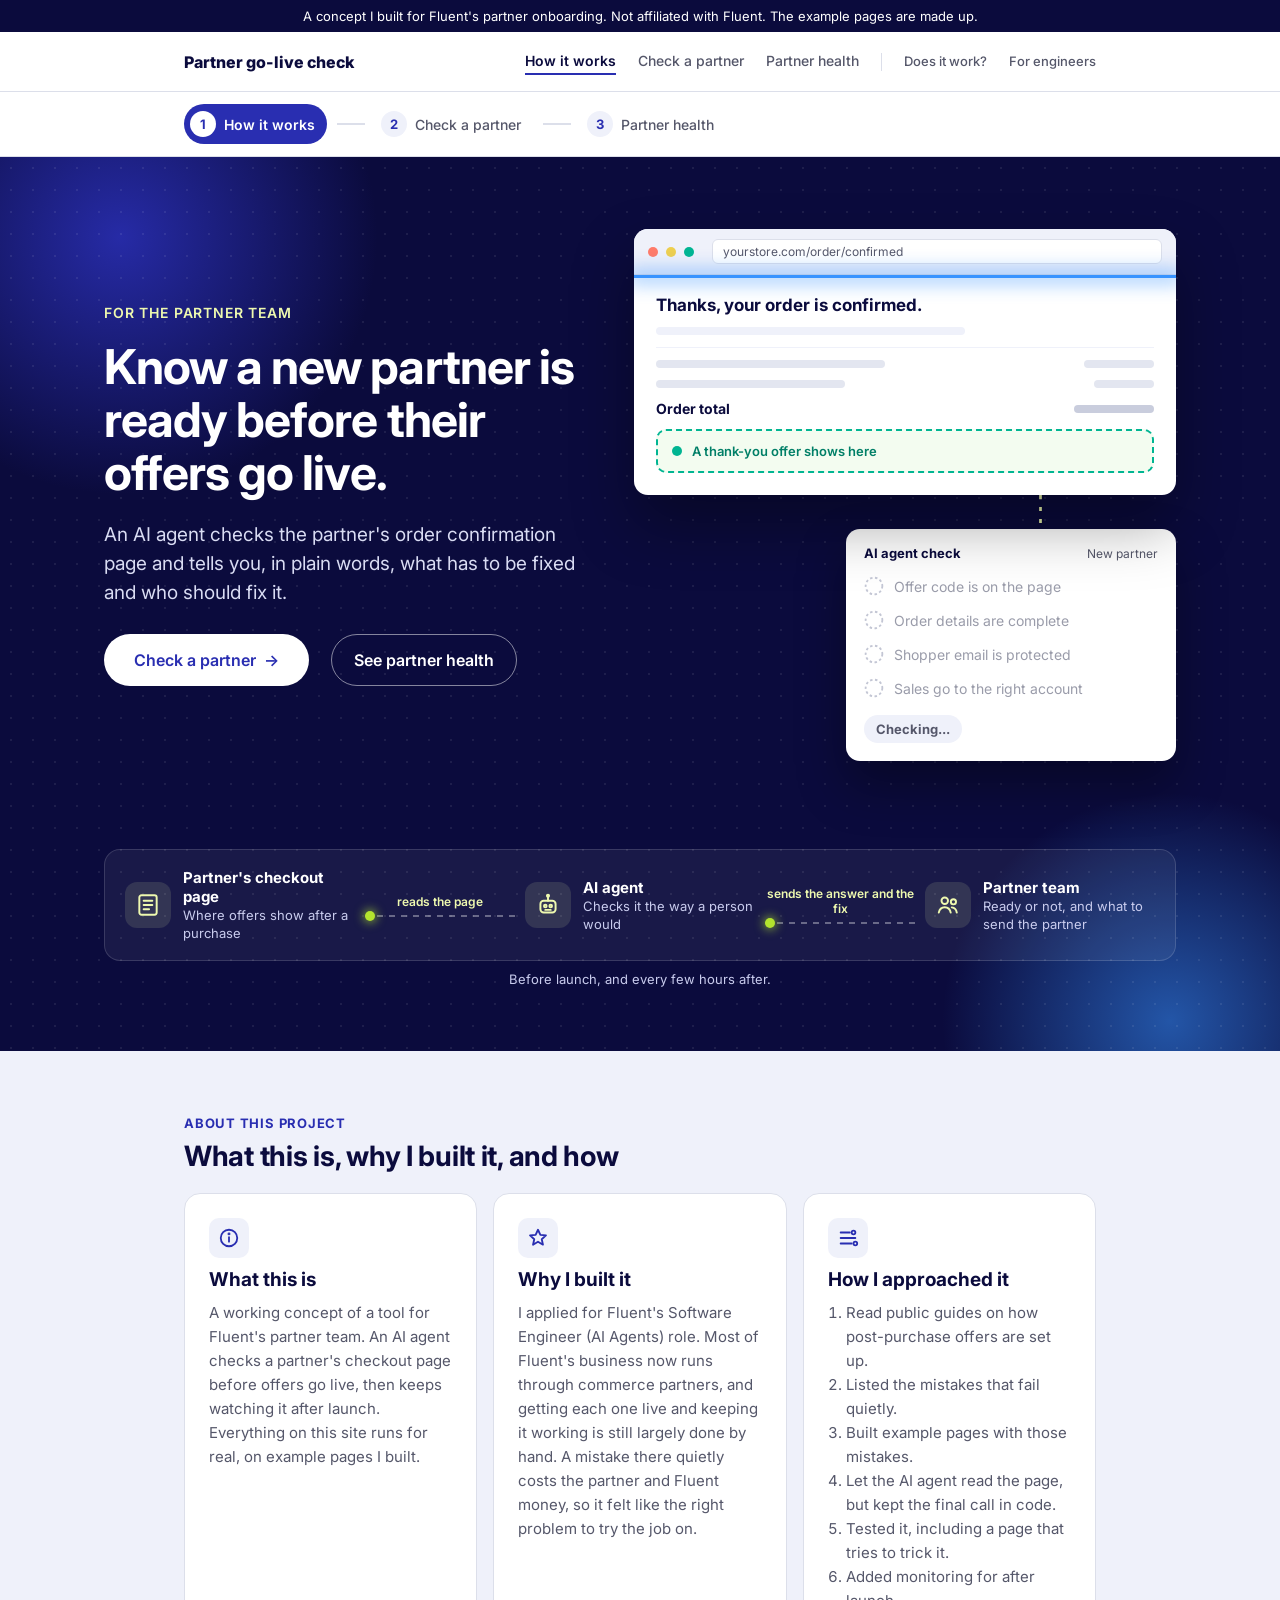
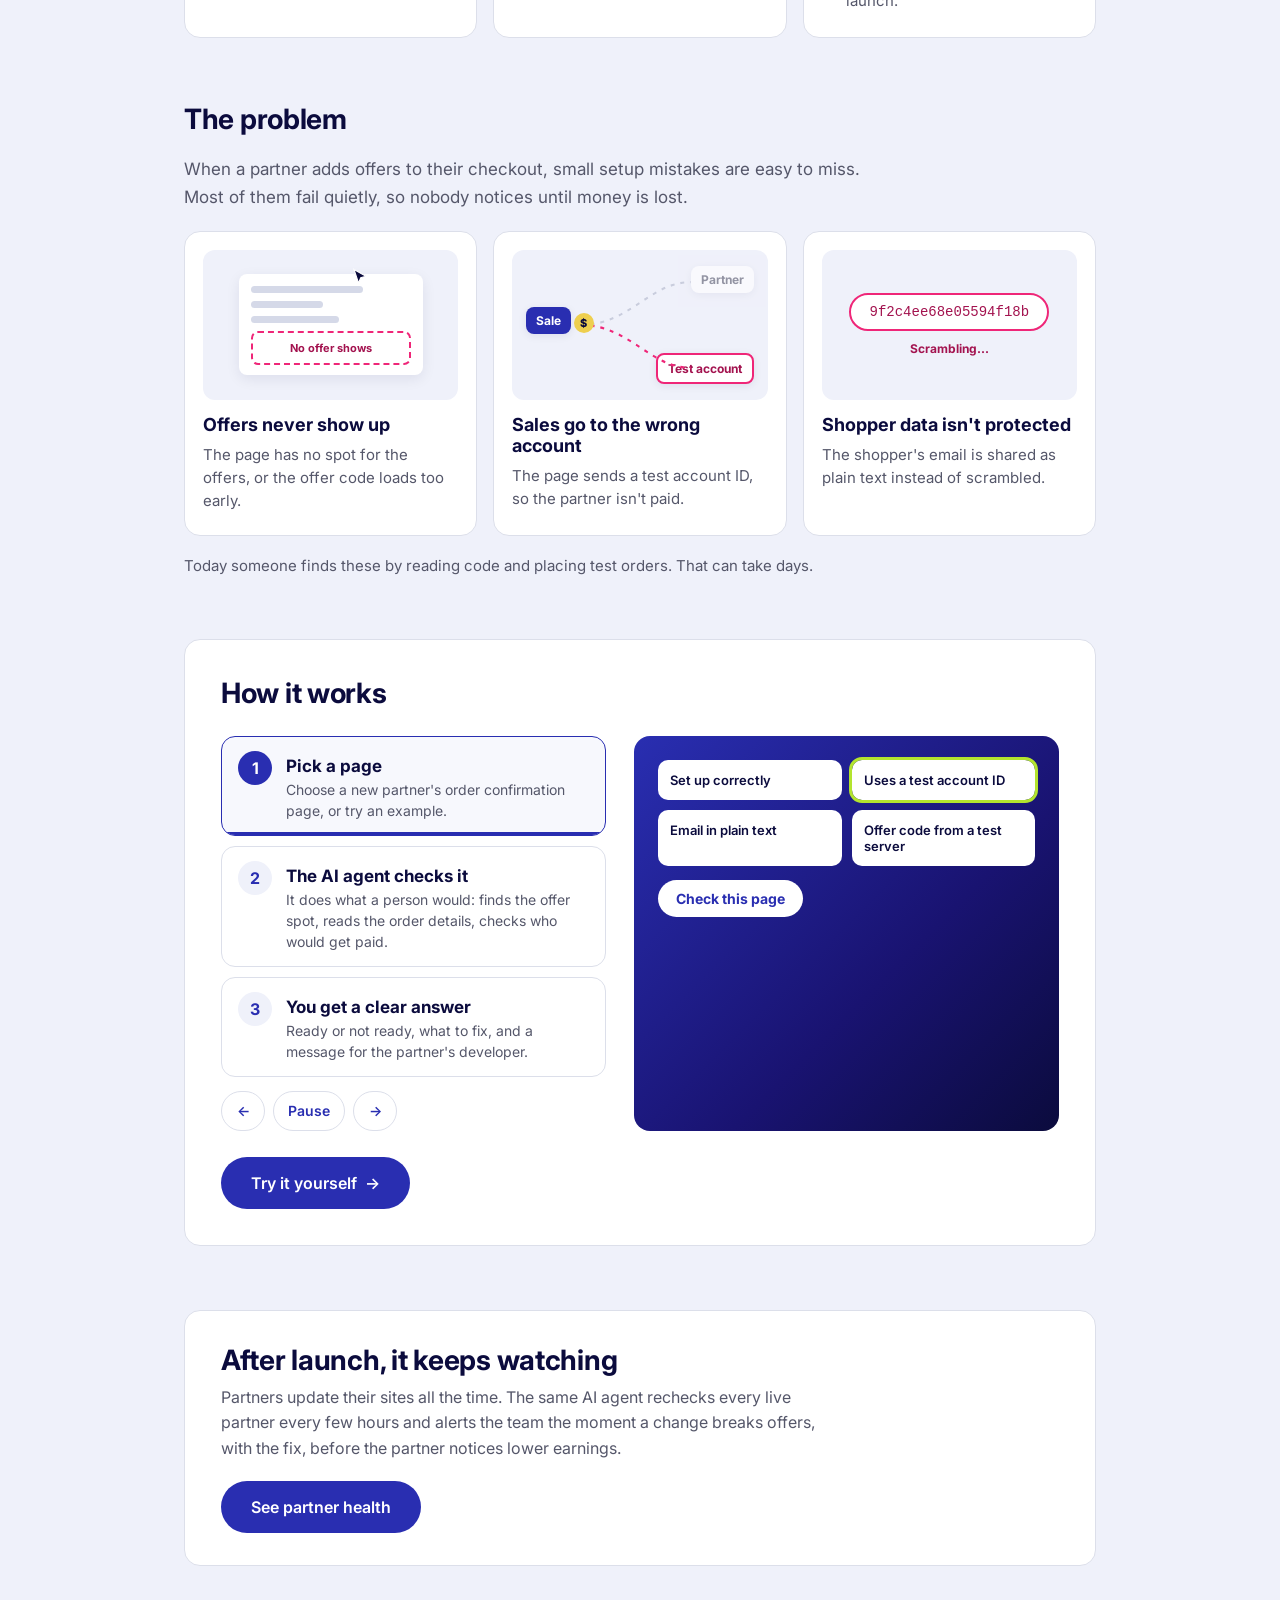
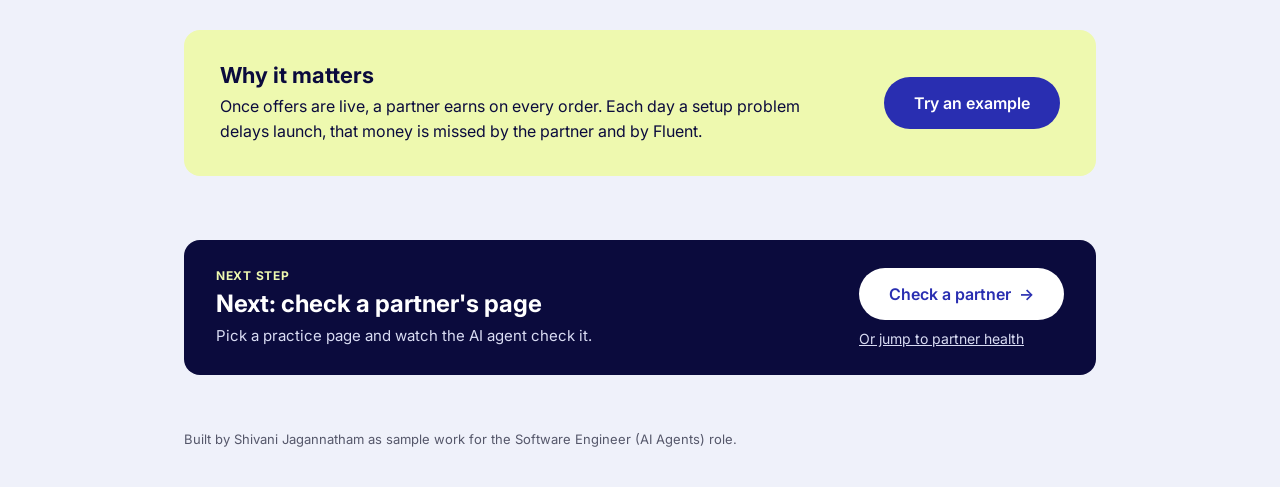
==== index.html @ 0638388b "Add a flow diagram and an About section, clear next actions on results, and a pausable walkthrough" ====
<!doctype html>
<html lang="en">
<head>
<meta charset="utf-8">
<meta name="viewport" content="width=device-width, initial-scale=1">
<title>Partner go-live check</title>
<meta name="description" content="Check a new partner's order confirmation page before offers go live. A concept for Fluent's partner team.">
<link rel="preconnect" href="https://fonts.googleapis.com">
<link href="https://fonts.googleapis.com/css2?family=Inter:wght@400;500;600;700;800&amp;display=swap" rel="stylesheet">
<link rel="icon" href="data:,">
<link rel="stylesheet" href="site.css">
</head>
<body data-page="home">

<div style="font-family: Inter, system-ui, sans-serif; color: #0B0B3D; background: #EFF1FA; min-height: 100vh">
  <div style="background: #0B0B3D; color: #FFFFFF; font-size: 13px; text-align: center; padding: 8px 16px">A concept I built for Fluent's partner onboarding. Not affiliated with Fluent. The example pages are made up.</div>
  <header style="background: #FFFFFF; border-bottom: 1px solid #DCDFEA">
    <div style="max-width: 960px; margin: 0 auto; padding: 16px 24px; display: flex; flex-wrap: wrap; justify-content: space-between; align-items: center; gap: 12px">
      <a href="index.html" style="font-weight: 800; font-size: 16px; color: #0B0B3D; text-decoration: none">Partner go-live check</a>
      <nav aria-label="Main" style="display: flex; flex-wrap: wrap; align-items: center; gap: 8px 22px">
        <a href="index.html" aria-current="page" style="color: #0B0B3D; font-weight: 600; font-size: 14px; text-decoration: none; padding: 4px 0; border-bottom: 2px solid #292EB1;">How it works</a>
        <a href="check.html" style="color: #55576A; font-weight: 500; font-size: 14px; text-decoration: none; padding: 4px 0; border-bottom: 2px solid transparent;">Check a partner</a>
        <a href="health.html" style="color: #55576A; font-weight: 500; font-size: 14px; text-decoration: none; padding: 4px 0; border-bottom: 2px solid transparent;">Partner health</a>
        <span aria-hidden="true" style="width: 1px; height: 18px; background: #DCDFEA"></span>
        <a href="works.html" style="color: #55576A; font-weight: 500; font-size: 13px; text-decoration: none; padding: 4px 0; border-bottom: 2px solid transparent;">Does it work?</a>
        <a href="engineers.html" style="color: #55576A; font-weight: 500; font-size: 13px; text-decoration: none; padding: 4px 0; border-bottom: 2px solid transparent;">For engineers</a>
      </nav>
    </div>
  </header>
  <section style="position: relative; overflow: hidden; background: #0B0B3D; color: #FFFFFF">
    <div aria-hidden="true" class="gl-anim" style="position: absolute; width: 520px; height: 520px; left: -140px; top: -180px; border-radius: 50%; background: radial-gradient(circle, rgba(41,46,177,.9) 0%, rgba(41,46,177,0) 70%); animation: gl-drift1 14s ease-in-out infinite"></div>
    <div aria-hidden="true" class="gl-anim" style="position: absolute; width: 460px; height: 460px; right: -120px; bottom: -200px; border-radius: 50%; background: radial-gradient(circle, rgba(55,147,255,.55) 0%, rgba(55,147,255,0) 70%); animation: gl-drift2 16s ease-in-out infinite"></div>
    <div aria-hidden="true" style="position: absolute; inset: 0; background-image: radial-gradient(rgba(255,255,255,.08) 1px, transparent 1px); background-size: 22px 22px"></div>

    <div style="position: relative; max-width: 1120px; margin: 0 auto; padding: 72px 24px 88px; display: flex; flex-wrap: wrap; align-items: center; gap: 48px">
      <div style="flex: 1 1 400px; min-width: 0; display: flex; flex-direction: column; gap: 20px">
        <p style="margin: 0; font-size: 14px; font-weight: 600; letter-spacing: 0.06em; text-transform: uppercase; color: #EEF9AF">For the partner team</p>
        <h1 style="margin: 0; font-size: 48px; line-height: 1.1; letter-spacing: -0.02em">Know a new partner is ready before their offers go live.</h1>
        <p style="margin: 0; font-size: 19px; line-height: 1.55; color: #D9DCF3">An AI agent checks the partner's order confirmation page and tells you, in plain words, what has to be fixed and who should fix it.</p>
        <div style="display: flex; flex-wrap: wrap; align-items: center; gap: 14px 22px; padding-top: 6px">
          <a href="check.html" style="display: inline-flex; align-items: center; justify-content: center; min-height: 52px; padding: 0 30px; background: #292EB1; color: #FFFFFF; border-radius: 999px; font-weight: 600; font-size: 16px; text-decoration: none; background: #FFFFFF; color: #292EB1; gap: 8px">Check a partner <span aria-hidden="true">&rarr;</span></a>
          <a href="health.html" style="display: inline-flex; align-items: center; min-height: 52px; padding: 0 22px; border: 1px solid rgba(255,255,255,.5); color: #FFFFFF; border-radius: 999px; font-weight: 600; font-size: 16px; text-decoration: none">See partner health</a>
          
        </div>
      </div>

      <div style="flex: 1 1 460px; min-width: 0; display: flex; flex-direction: column">
        <div style="position: relative; background: #FFFFFF; color: #0B0B3D; border-radius: 14px; box-shadow: 0 30px 60px rgba(0,0,0,.35); overflow: hidden">
          <div style="display: flex; align-items: center; gap: 8px; padding: 10px 14px; background: #EFF1FA; border-bottom: 1px solid #DCDFEA">
            <span style="width: 10px; height: 10px; border-radius: 50%; background: #FF7B69"></span>
            <span style="width: 10px; height: 10px; border-radius: 50%; background: #EECF4F"></span>
            <span style="width: 10px; height: 10px; border-radius: 50%; background: #00B592"></span>
            <span style="margin-left: 10px; flex: 1; background: #FFFFFF; border: 1px solid #DCDFEA; border-radius: 6px; padding: 4px 10px; font-size: 12px; color: #55576A">yourstore.com/order/confirmed</span>
          </div>
          <div style="position: relative; padding: 20px 22px 22px; display: flex; flex-direction: column; gap: 12px">
            <div aria-hidden="true" class="gl-anim" style="position: absolute; left: 0; right: 0; top: 0; height: 3px; background: #3793FF; box-shadow: 0 0 18px 6px rgba(55,147,255,.45); animation: gl-scan 9s linear infinite"></div>
            <div style="font-weight: 700; font-size: 17px">Thanks, your order is confirmed.</div>
            <div style="height: 8px; width: 62%; border-radius: 4px; background: #EFF1FA"></div>
            <div style="display: flex; justify-content: space-between; align-items: center; border-top: 1px solid #EFF1FA; padding-top: 12px"><span style="display: block; height: 8px; width: 46%; border-radius: 4px; background: #E3E6F0"></span><span style="display: block; height: 8px; width: 14%; border-radius: 4px; background: #E3E6F0"></span></div>
            <div style="display: flex; justify-content: space-between; align-items: center"><span style="display: block; height: 8px; width: 38%; border-radius: 4px; background: #E3E6F0"></span><span style="display: block; height: 8px; width: 12%; border-radius: 4px; background: #E3E6F0"></span></div>
            <div style="display: flex; justify-content: space-between; align-items: center; font-size: 14px; font-weight: 700"><span>Order total</span><span style="display: block; height: 8px; width: 16%; border-radius: 4px; background: #C9CDDD"></span></div>
            <div class="gl-anim" style="border: 2px dashed #00B592; border-radius: 10px; padding: 12px 14px; background: #F3FCF0; display: flex; align-items: center; gap: 10px; animation: gl-glow 3s ease-in-out infinite">
              <span class="gl-anim" style="width: 10px; height: 10px; border-radius: 50%; background: #00B592; animation: gl-pulse 2s ease-out infinite"></span>
              <span style="font-size: 13px; font-weight: 600; color: #007F67">A thank-you offer shows here</span>
            </div>
          </div>
        </div>

        <svg width="100%" height="34" viewBox="0 0 400 34" preserveAspectRatio="none" aria-hidden="true" style="display: block">
          <path class="gl-anim" d="M300 0 C300 18, 300 18, 300 34" stroke="#EEF9AF" stroke-width="2" fill="none" stroke-dasharray="4 8" style="animation: gl-flow 1s linear infinite"></path>
        </svg>

        <div style="align-self: flex-end; width: min(330px, 100%); background: #FFFFFF; color: #0B0B3D; border-radius: 14px; padding: 16px 18px; box-shadow: 0 24px 48px rgba(0,0,0,.35); display: flex; flex-direction: column; gap: 4px">
          <div style="display: flex; justify-content: space-between; align-items: center">
            <span style="font-size: 13px; font-weight: 700">AI agent check</span>
            <span style="font-size: 12px; color: #55576A">New partner</span>
          </div>
          <ul style="list-style: none; margin: 4px 0 0; padding: 0">
            <li style="display: flex; align-items: center; gap: 10px; font-size: 14px; padding: 7px 0"><span style="position: relative; width: 20px; height: 20px; flex: none"><span class="gl-anim gl-wait" style="position: absolute; inset: 0; animation: gl-out1 9s ease-out infinite"><svg width="20" height="20" viewBox="0 0 24 24" fill="none" stroke="#C3C6D4" stroke-width="2.2" stroke-dasharray="3 3" aria-hidden="true"><circle cx="12" cy="12" r="10"></circle></svg></span><span class="gl-anim" style="position: absolute; inset: 0; opacity: 0; animation: gl-in1 9s ease-out infinite"><svg width="20" height="20" viewBox="0 0 24 24" fill="none" stroke="#007F67" stroke-width="2.6" stroke-linecap="round" stroke-linejoin="round" aria-hidden="true"><circle cx="12" cy="12" r="10"></circle><path d="M7.5 12.5l3 3 6-6.5"></path></svg></span></span><span class="gl-anim" style="color: #9A9CAA; animation: gl-txt1 9s ease-out infinite">Offer code is on the page</span></li>
            <li style="display: flex; align-items: center; gap: 10px; font-size: 14px; padding: 7px 0"><span style="position: relative; width: 20px; height: 20px; flex: none"><span class="gl-anim gl-wait" style="position: absolute; inset: 0; animation: gl-out2 9s ease-out infinite"><svg width="20" height="20" viewBox="0 0 24 24" fill="none" stroke="#C3C6D4" stroke-width="2.2" stroke-dasharray="3 3" aria-hidden="true"><circle cx="12" cy="12" r="10"></circle></svg></span><span class="gl-anim" style="position: absolute; inset: 0; opacity: 0; animation: gl-in2 9s ease-out infinite"><svg width="20" height="20" viewBox="0 0 24 24" fill="none" stroke="#007F67" stroke-width="2.6" stroke-linecap="round" stroke-linejoin="round" aria-hidden="true"><circle cx="12" cy="12" r="10"></circle><path d="M7.5 12.5l3 3 6-6.5"></path></svg></span></span><span class="gl-anim" style="color: #9A9CAA; animation: gl-txt2 9s ease-out infinite">Order details are complete</span></li>
            <li style="display: flex; align-items: center; gap: 10px; font-size: 14px; padding: 7px 0"><span style="position: relative; width: 20px; height: 20px; flex: none"><span class="gl-anim gl-wait" style="position: absolute; inset: 0; animation: gl-out3 9s ease-out infinite"><svg width="20" height="20" viewBox="0 0 24 24" fill="none" stroke="#C3C6D4" stroke-width="2.2" stroke-dasharray="3 3" aria-hidden="true"><circle cx="12" cy="12" r="10"></circle></svg></span><span class="gl-anim" style="position: absolute; inset: 0; opacity: 0; animation: gl-in3 9s ease-out infinite"><svg width="20" height="20" viewBox="0 0 24 24" fill="none" stroke="#007F67" stroke-width="2.6" stroke-linecap="round" stroke-linejoin="round" aria-hidden="true"><circle cx="12" cy="12" r="10"></circle><path d="M7.5 12.5l3 3 6-6.5"></path></svg></span></span><span class="gl-anim" style="color: #9A9CAA; animation: gl-txt3 9s ease-out infinite">Shopper email is protected</span></li>
            <li style="display: flex; align-items: center; gap: 10px; font-size: 14px; padding: 7px 0"><span style="position: relative; width: 20px; height: 20px; flex: none"><span class="gl-anim gl-wait" style="position: absolute; inset: 0; animation: gl-out4 9s ease-out infinite"><svg width="20" height="20" viewBox="0 0 24 24" fill="none" stroke="#C3C6D4" stroke-width="2.2" stroke-dasharray="3 3" aria-hidden="true"><circle cx="12" cy="12" r="10"></circle></svg></span><span class="gl-anim" style="position: absolute; inset: 0; opacity: 0; animation: gl-in4 9s ease-out infinite"><svg width="20" height="20" viewBox="0 0 24 24" fill="none" stroke="#A3134F" stroke-width="2.6" stroke-linecap="round" aria-hidden="true"><circle cx="12" cy="12" r="10"></circle><path d="M12 7v6"></path><path d="M12 16.5v.5"></path></svg></span></span><span class="gl-anim" style="color: #9A9CAA; animation: gl-txt4 9s ease-out infinite">Sales go to the right account</span></li>
            </ul>
          <div style="position: relative; margin-top: 6px; height: 30px"><span class="gl-anim gl-wait" style="position: absolute; left: 0; top: 0; display: inline-flex; align-items: center; background: #EFF1FA; color: #55576A; border-radius: 999px; padding: 6px 12px; font-size: 13px; font-weight: 700; animation: gl-out5 9s ease-out infinite">Checking...</span><span class="gl-anim" style="position: absolute; left: 0; top: 0; display: inline-flex; align-items: center; background: #FFEAF1; color: #A3134F; border-radius: 999px; padding: 6px 12px; font-size: 13px; font-weight: 700; opacity: 0; animation: gl-in5 9s ease-out infinite">Not ready: 1 thing to fix</span></div>
        </div>
      </div>
    </div>
  <div style="position: relative; max-width: 1120px; margin: 0 auto; padding: 0 24px 64px">
    <div class="flow" role="img" aria-label="How it works: the AI agent reads the partner's checkout page and sends the partner team a plain answer and the fix, before launch and every few hours after.">
      <div class="fnode"><div class="fico"><svg width="26" height="26" viewBox="0 0 24 24" fill="none" stroke="#EEF9AF" stroke-width="1.8" stroke-linecap="round" stroke-linejoin="round" aria-hidden="true"><rect x="4" y="3" width="16" height="18" rx="2"></rect><path d="M8 8h8M8 12h8M8 16h5"></path></svg></div><div><b>Partner's checkout page</b><span>Where offers show after a purchase</span></div></div>
      <div class="flink" aria-hidden="true"><span class="flabel">reads the page</span><span class="ftrack"><i></i></span></div>
      <div class="fnode"><div class="fico"><svg width="26" height="26" viewBox="0 0 24 24" fill="none" stroke="#EEF9AF" stroke-width="1.8" stroke-linecap="round" stroke-linejoin="round" aria-hidden="true"><rect x="5" y="8" width="14" height="11" rx="3"></rect><path d="M12 8V4"></path><circle cx="12" cy="3.5" r="1"></circle><circle cx="9.5" cy="13" r="1.2"></circle><circle cx="14.5" cy="13" r="1.2"></circle><path d="M9.5 16.5h5"></path></svg></div><div><b>AI agent</b><span>Checks it the way a person would</span></div></div>
      <div class="flink" aria-hidden="true"><span class="flabel">sends the answer and the fix</span><span class="ftrack"><i></i></span></div>
      <div class="fnode"><div class="fico"><svg width="26" height="26" viewBox="0 0 24 24" fill="none" stroke="#EEF9AF" stroke-width="1.8" stroke-linecap="round" stroke-linejoin="round" aria-hidden="true"><circle cx="9" cy="8" r="3"></circle><path d="M3.5 19c.6-3 2.8-5 5.5-5s4.9 2 5.5 5"></path><circle cx="17" cy="9" r="2.4"></circle><path d="M15.5 14.2c2.3.2 4.1 1.9 4.6 4.8"></path></svg></div><div><b>Partner team</b><span>Ready or not, and what to send the partner</span></div></div>
    </div>
    <p class="fnote">Before launch, and every few hours after.</p>
  </div>
  </section>

  <main style="max-width: 960px; margin: 0 auto; padding: 64px 24px 56px; display: flex; flex-direction: column; gap: 64px">
    <section style="display: flex; flex-direction: column; gap: 20px">
      <div class="reveal" style="display: flex; flex-direction: column; gap: 8px">
        <p style="margin: 0; font-size: 13px; font-weight: 700; letter-spacing: .06em; text-transform: uppercase; color: #292EB1">About this project</p>
        <h2 style="margin: 0; font-size: 28px; letter-spacing: -0.01em">What this is, why I built it, and how</h2>
      </div>
      <div style="display: grid; grid-template-columns: repeat(auto-fit, minmax(260px, 1fr)); gap: 16px">
        <div class="card reveal" style="padding:24px;display:flex;flex-direction:column;gap:10px"><div class="aico"><svg width="22" height="22" viewBox="0 0 24 24" fill="none" stroke="#292EB1" stroke-width="2" stroke-linecap="round" stroke-linejoin="round" aria-hidden="true"><circle cx="12" cy="12" r="9"></circle><path d="M12 11v5"></path><circle cx="12" cy="7.5" r=".6" fill="#292EB1"></circle></svg></div><h3 style="margin:0;font-size:19px">What this is</h3><p style="margin:0;font-size:15px;line-height:1.6;color:#55576A">A working concept of a tool for Fluent&#39;s partner team. An AI agent checks a partner&#39;s checkout page before offers go live, then keeps watching it after launch. Everything on this site runs for real, on example pages I built.</p></div>
        <div class="card reveal" style="padding:24px;display:flex;flex-direction:column;gap:10px"><div class="aico"><svg width="22" height="22" viewBox="0 0 24 24" fill="none" stroke="#292EB1" stroke-width="2" stroke-linecap="round" stroke-linejoin="round" aria-hidden="true"><path d="M12 3l2.6 5.6 6.1.6-4.6 4.1 1.3 6-5.4-3.2-5.4 3.2 1.3-6L3.3 9.2l6.1-.6z"></path></svg></div><h3 style="margin:0;font-size:19px">Why I built it</h3><p style="margin:0;font-size:15px;line-height:1.6;color:#55576A">I applied for Fluent&#39;s Software Engineer (AI Agents) role. Most of Fluent&#39;s business now runs through commerce partners, and getting each one live and keeping it working is still largely done by hand. A mistake there quietly costs the partner and Fluent money, so it felt like the right problem to try the job on.</p></div>
        <div class="card reveal" style="padding:24px;display:flex;flex-direction:column;gap:10px"><div class="aico"><svg width="22" height="22" viewBox="0 0 24 24" fill="none" stroke="#292EB1" stroke-width="2" stroke-linecap="round" stroke-linejoin="round" aria-hidden="true"><path d="M4 6h10M4 12h16M4 18h12"></path><circle cx="18" cy="6" r="2"></circle><circle cx="20" cy="18" r="2"></circle></svg></div><h3 style="margin:0;font-size:19px">How I approached it</h3><ol style="margin:0;padding-left:18px;font-size:15px;line-height:1.6;color:#55576A"><li>Read public guides on how post-purchase offers are set up.</li><li>Listed the mistakes that fail quietly.</li><li>Built example pages with those mistakes.</li><li>Let the AI agent read the page, but kept the final call in code.</li><li>Tested it, including a page that tries to trick it.</li><li>Added monitoring for after launch.</li></ol></div>
      </div>
    </section>

    <section class="reveal" style="display: flex; flex-direction: column; gap: 20px">
      <h2 style="margin: 0; font-size: 28px; letter-spacing: -0.01em">The problem</h2>
      <p style="margin: 0; font-size: 17px; line-height: 1.6; color: #55576A; max-width: 680px">When a partner adds offers to their checkout, small setup mistakes are easy to miss. Most of them fail quietly, so nobody notices until money is lost.</p>
      <div class="pgrid">
        <div class="pcardx reveal">
          <div class="viz" aria-hidden="true">
            <div class="mini">
              <div class="bar w70"></div><div class="bar w45"></div><div class="bar w55"></div>
              <div class="slot"><span>No offer shows</span></div>
            </div>
            <svg class="cursor" width="18" height="18" viewBox="0 0 24 24"><path d="M4 2l16 9-7 2-3 7z" fill="#0B0B3D" stroke="#FFFFFF" stroke-width="1.5"></path></svg>
          </div>
          <h3>Offers never show up</h3>
          <p>The page has no spot for the offers, or the offer code loads too early.</p>
        </div>
        <div class="pcardx reveal">
          <div class="viz" aria-hidden="true">
            <div class="node sale">Sale</div>
            <div class="node partner">Partner</div>
            <div class="node test">Test account</div>
            <svg class="paths" viewBox="0 0 260 140" preserveAspectRatio="none"><path d="M70 70 C120 70, 140 30, 182 30" stroke="#C9CDDD" stroke-width="2" fill="none" stroke-dasharray="4 6"></path><path d="M70 70 C120 70, 140 110, 182 110" stroke="#EF2678" stroke-width="2" fill="none" stroke-dasharray="4 6" class="flowpath"></path></svg>
            <div class="coin">$</div>
          </div>
          <h3>Sales go to the wrong account</h3>
          <p>The page sends a test account ID, so the partner isn't paid.</p>
        </div>
        <div class="pcardx reveal">
          <div class="viz" aria-hidden="true" style="flex-direction: column; justify-content: center; gap: 10px">
            <div id="emailpill" class="pill bad">shopper@example.com</div>
            <div id="emaillabel" class="plabel bad">Plain text: anyone can read it</div>
          </div>
          <h3>Shopper data isn't protected</h3>
          <p>The shopper's email is shared as plain text instead of scrambled.</p>
        </div>
      </div>
      <p style="margin: 0; font-size: 15px; color: #55576A">Today someone finds these by reading code and placing test orders. That can take days.</p>
    </section>

    <section class="card reveal" style="padding: 36px; display: flex; flex-direction: column; gap: 26px">
      <h2 style="margin: 0; font-size: 28px; letter-spacing: -0.01em">How it works</h2>
      <div class="how">
        <ol class="hsteps">
          <li><button type="button" class="hstep on" data-step="0"><span class="num">1</span><span><b>Pick a page</b><small>Choose a new partner's order confirmation page, or try an example.</small></span><i class="prog"></i></button></li>
          <li><button type="button" class="hstep" data-step="1"><span class="num">2</span><span><b>The AI agent checks it</b><small>It does what a person would: finds the offer spot, reads the order details, checks who would get paid.</small></span><i class="prog"></i></button></li>
          <li><button type="button" class="hstep" data-step="2"><span class="num">3</span><span><b>You get a clear answer</b><small>Ready or not ready, what to fix, and a message for the partner's developer.</small></span><i class="prog"></i></button></li>
          <li class="hctl">
            <button type="button" id="hprev" class="hbtn" aria-label="Previous step">&larr;</button>
            <button type="button" id="hplay" class="hbtn hplay" aria-label="Pause">Pause</button>
            <button type="button" id="hnext" class="hbtn" aria-label="Next step">&rarr;</button>
          </li>
        </ol>
        <div class="screen" aria-hidden="true">
          <div class="scene on" data-scene="0">
            <div class="sgrid">
              <div class="scard">Set up correctly</div><div class="scard pick">Uses a test account ID</div>
              <div class="scard">Email in plain text</div><div class="scard">Offer code from a test server</div>
            </div>
            <div class="sbtn">Check this page</div>
          </div>
          <div class="scene" data-scene="1">
            <div class="spage"><div class="sscan"></div><div class="bar w70"></div><div class="bar w45"></div><div class="bar w55"></div><div class="bar w30"></div></div>
            <ul class="sticks"><li>Found the offer code</li><li>Read the order details</li><li class="x">Sales would go to the wrong account</li></ul>
          </div>
          <div class="scene" data-scene="2">
            <div class="sverdict">Not ready yet<small>1 thing to fix before launch</small></div>
            <div class="smsg"><div class="bar w70"></div><div class="bar w55"></div><div class="bar w45"></div><span>Copy message</span></div>
          </div>
        </div>
      </div>
          <div><a href="check.html" class="btn">Try it yourself <span aria-hidden="true">&rarr;</span></a></div>
    </section>

    <section class="card reveal" style="padding: 32px 36px; display: flex; flex-wrap: wrap; align-items: center; justify-content: space-between; gap: 20px">
      <div style="display: flex; flex-direction: column; gap: 8px; max-width: 620px">
        <h2 style="margin: 0; font-size: 28px; letter-spacing: -0.01em">After launch, it keeps watching</h2>
        <p style="margin: 0; font-size: 16px; line-height: 1.6; color: #55576A">Partners update their sites all the time. The same AI agent rechecks every live partner every few hours and alerts the team the moment a change breaks offers, with the fix, before the partner notices lower earnings.</p>
      </div>
      <a href="health.html" class="btn" style="color: #FFFFFF">See partner health</a>
    </section>

    <section class="reveal" style="background: #EEF9AF; border-radius: 16px; padding: 32px 36px; display: flex; flex-wrap: wrap; align-items: center; justify-content: space-between; gap: 20px">
      <div style="display: flex; flex-direction: column; gap: 6px; max-width: 620px">
        <h2 style="margin: 0; font-size: 22px; color: #0B0B3D">Why it matters</h2>
        <p style="margin: 0; font-size: 16px; line-height: 1.55; color: #0B0B3D">Once offers are live, a partner earns on every order. Each day a setup problem delays launch, that money is missed by the partner and by Fluent.</p>
      </div>
      <a href="check.html" style="display: inline-flex; align-items: center; justify-content: center; min-height: 52px; padding: 0 30px; background: #292EB1; color: #FFFFFF; border-radius: 999px; font-weight: 600; font-size: 16px; text-decoration: none">Try an example</a>
    </section>
  </main>

  <footer style="max-width: 960px; margin: 0 auto; padding: 0 24px 40px; font-size: 13px; color: #55576A">Built by Shivani Jagannatham as sample work for the Software Engineer (AI Agents) role.</footer>
</div>
<script src="home.js"></script>
<script src="nav.js"></script>
</body>
</html>
---- site.css ----
body{margin:0}
a{color:#292EB1}a:hover{color:#191371}

@keyframes gl-scan{0%{top:0;opacity:0}6%{opacity:1}58%{top:calc(100% - 3px);opacity:1}64%,100%{top:calc(100% - 3px);opacity:0}}
@keyframes gl-drift1{0%,100%{transform:translate(0,0) scale(1)}50%{transform:translate(60px,40px) scale(1.15)}}
@keyframes gl-drift2{0%,100%{transform:translate(0,0) scale(1)}50%{transform:translate(-50px,-30px) scale(1.1)}}
@keyframes gl-pulse{0%,100%{box-shadow:0 0 0 0 rgba(0,181,146,.45)}50%{box-shadow:0 0 0 7px rgba(0,181,146,0)}}
@keyframes gl-flow{to{stroke-dashoffset:-24}}
@keyframes gl-glow{0%,100%{border-color:#00B592}50%{border-color:#B3E42E}}
@keyframes gl-in1{0%,10%{opacity:0;transform:translateY(8px)}14%,90%{opacity:1;transform:none}97%,100%{opacity:0;transform:none}}
@keyframes gl-in2{0%,22%{opacity:0;transform:translateY(8px)}26%,90%{opacity:1;transform:none}97%,100%{opacity:0;transform:none}}
@keyframes gl-in3{0%,34%{opacity:0;transform:translateY(8px)}38%,90%{opacity:1;transform:none}97%,100%{opacity:0;transform:none}}
@keyframes gl-in4{0%,46%{opacity:0;transform:translateY(8px)}50%,90%{opacity:1;transform:none}97%,100%{opacity:0;transform:none}}
@keyframes gl-in5{0%,60%{opacity:0;transform:translateY(8px)}64%,90%{opacity:1;transform:none}97%,100%{opacity:0;transform:none}}

@keyframes gl-out1{0%,10%{opacity:1}14%,90%{opacity:0}97%,100%{opacity:1}}
@keyframes gl-txt1{0%,10%{color:#9A9CAA}14%,90%{color:#0B0B3D}97%,100%{color:#9A9CAA}}
@keyframes gl-out2{0%,22%{opacity:1}26%,90%{opacity:0}97%,100%{opacity:1}}
@keyframes gl-txt2{0%,22%{color:#9A9CAA}26%,90%{color:#0B0B3D}97%,100%{color:#9A9CAA}}
@keyframes gl-out3{0%,34%{opacity:1}38%,90%{opacity:0}97%,100%{opacity:1}}
@keyframes gl-txt3{0%,34%{color:#9A9CAA}38%,90%{color:#0B0B3D}97%,100%{color:#9A9CAA}}
@keyframes gl-out4{0%,46%{opacity:1}50%,90%{opacity:0}97%,100%{opacity:1}}
@keyframes gl-txt4{0%,46%{color:#9A9CAA}50%,90%{color:#0B0B3D}97%,100%{color:#9A9CAA}}
@keyframes gl-out5{0%,60%{opacity:1}64%,90%{opacity:0}97%,100%{opacity:1}}
@keyframes gl-txt5{0%,60%{color:#9A9CAA}64%,90%{color:#0B0B3D}97%,100%{color:#9A9CAA}}
@media (prefers-reduced-motion: reduce){.gl-anim{animation:none !important;opacity:1 !important;transform:none !important;color:inherit !important}.gl-wait{display:none !important}}


*{box-sizing:border-box}
button{font:inherit}
.hidden{display:none !important}
.pcard{text-align:left;background:#FFFFFF;border:1px solid #DCDFEA;border-radius:12px;padding:14px 15px;cursor:pointer;display:flex;flex-direction:column;gap:2px;min-height:66px;color:#0B0B3D}
.pcard[aria-pressed="true"]{background:#EFF1FA;border:2px solid #292EB1;padding:13px 14px}
.pcard:focus-visible,.btn:focus-visible{outline:3px solid #3793FF;outline-offset:2px}
.pcard b{font-weight:600;font-size:15px} .pcard span{font-size:13px;color:#55576A}
.btn{display:inline-flex;align-items:center;justify-content:center;min-height:52px;padding:0 30px;background:#292EB1;color:#FFFFFF;border:0;border-radius:999px;font-weight:600;font-size:16px;text-decoration:none;cursor:pointer}
.btn:hover{background:#191371;color:#FFFFFF} .btn:disabled{opacity:.5;cursor:default}
.btn-ghost{background:#FFFFFF;color:#292EB1;border:1px solid #292EB1;min-height:44px;padding:0 20px;font-size:14px}
.btn-ghost:hover{background:#EFF1FA;color:#191371}
.card{background:#FFFFFF;border:1px solid #DCDFEA;border-radius:16px}
.step{display:flex;align-items:center;gap:14px;padding:16px 0;border-bottom:1px solid #EFF1FA;font-size:17px}
.step:last-child{border-bottom:0}
.spin{animation:spin 1s linear infinite;transform-origin:50% 50%}
@keyframes spin{to{transform:rotate(360deg)}}
input[type=url],input[type=text]{width:100%;font:inherit;font-size:15px;padding:12px 14px;border:1px solid #DCDFEA;border-radius:10px;color:#0B0B3D;background:#FFFFFF}
label.f{display:block;font-size:13px;font-weight:600;color:#55576A;margin-bottom:6px}
details summary{cursor:pointer;color:#292EB1;font-size:15px}
pre{white-space:pre-wrap;word-break:break-word;font-size:12px;background:#EFF1FA;padding:12px;border-radius:10px;max-height:420px;overflow:auto}
table{width:100%;border-collapse:collapse;font-size:14px} th,td{text-align:left;padding:10px 8px;border-bottom:1px solid #EFF1FA;vertical-align:top}
th{font-size:12px;color:#55576A;font-weight:600}

/* ---------- home: moving sections ---------- */
.reveal{opacity:0;transform:translateY(18px);transition:opacity .6s ease,transform .6s ease}
.reveal.seen{opacity:1;transform:none}
.pgrid{display:grid;grid-template-columns:repeat(auto-fit,minmax(250px,1fr));gap:16px}
.pcardx{background:#FFFFFF;border:1px solid #DCDFEA;border-radius:16px;padding:18px 18px 22px;display:flex;flex-direction:column;gap:8px}
.pcardx h3{margin:6px 0 0;font-size:18px}
.pcardx p{margin:0;font-size:15px;line-height:1.55;color:#55576A}
.viz{position:relative;height:150px;border-radius:12px;background:#EFF1FA;overflow:hidden;display:flex;align-items:center;justify-content:center}
.bar{height:7px;border-radius:4px;background:#D5D9E8;margin-bottom:8px}
.w30{width:30%}.w45{width:45%}.w55{width:55%}.w70{width:70%}
.mini{width:72%;background:#FFFFFF;border-radius:8px;padding:12px 12px 10px;box-shadow:0 4px 14px rgba(11,11,61,.08)}
.slot{margin-top:6px;height:34px;border:2px dashed #EF2678;border-radius:7px;display:flex;align-items:center;justify-content:center;animation:slotblink 3s ease-in-out infinite}
.slot span{font-size:11px;font-weight:700;color:#A3134F}
@keyframes slotblink{0%,40%{opacity:.25}55%,90%{opacity:1}100%{opacity:.25}}
.cursor{position:absolute;left:58%;top:18px;animation:cursormove 3s ease-in-out infinite}
@keyframes cursormove{0%{transform:translate(0,0)}45%,90%{transform:translate(-14px,78px)}100%{transform:translate(0,0)}}
.node{position:absolute;font-size:12px;font-weight:700;border-radius:8px;padding:6px 10px;background:#FFFFFF;color:#0B0B3D;box-shadow:0 2px 8px rgba(11,11,61,.08)}
.node.sale{left:14px;top:57px;background:#292EB1;color:#FFFFFF}
.node.partner{right:14px;top:16px;color:#55576A;opacity:.6}
.node.test{right:14px;bottom:16px;border:2px solid #EF2678;color:#A3134F}
.paths{position:absolute;inset:0;width:100%;height:100%}
.flowpath{animation:dash 1s linear infinite}
@keyframes dash{to{stroke-dashoffset:-20}}
.coin{position:absolute;left:24%;top:42%;width:20px;height:20px;border-radius:50%;background:#EECF4F;color:#0B0B3D;font-size:11px;font-weight:800;display:flex;align-items:center;justify-content:center;animation:coin 2.4s ease-in-out infinite}
@keyframes coin{0%{left:24%;top:42%;opacity:0}10%{opacity:1}45%{left:50%;top:58%}80%{left:66%;top:72%;opacity:1}100%{left:66%;top:72%;opacity:0}}
.pill{font-family:ui-monospace,SFMono-Regular,Menlo,monospace;font-size:14px;padding:9px 14px;border-radius:999px;background:#FFFFFF;border:2px solid #EF2678;color:#A3134F;min-width:200px;text-align:center;transition:border-color .3s,color .3s}
.pill.good{border-color:#00B592;color:#007F67}
.plabel{font-size:12px;font-weight:700;color:#A3134F}.plabel.good{color:#007F67}
.how{display:flex;flex-wrap:wrap;gap:28px;align-items:stretch}
.hsteps{list-style:none;margin:0;padding:0;flex:1 1 320px;display:flex;flex-direction:column;gap:10px}
.hstep{position:relative;overflow:hidden;width:100%;text-align:left;display:flex;gap:14px;align-items:flex-start;background:#FFFFFF;border:1px solid #DCDFEA;border-radius:14px;padding:14px 16px;cursor:pointer;color:#0B0B3D}
.hstep .num{flex:none;width:34px;height:34px;border-radius:50%;background:#EFF1FA;color:#292EB1;display:flex;align-items:center;justify-content:center;font-weight:700}
.hstep b{display:block;font-size:17px;margin-top:5px}
.hstep small{display:block;font-size:14px;line-height:1.5;color:#55576A;margin-top:3px}
.hstep.on{border-color:#292EB1;background:#F7F8FD}
.hstep.on .num{background:#292EB1;color:#FFFFFF}
.hstep .prog{position:absolute;left:0;bottom:0;height:3px;width:0;background:#292EB1}
.hstep.on .prog{animation:prog 7s linear forwards}
.paused .hstep.on .prog{animation-play-state:paused}
.still .hstep.on .prog{animation:none;width:100%}
@keyframes prog{to{width:100%}}
.screen{position:relative;flex:1 1 360px;min-height:260px;border-radius:16px;background:linear-gradient(135deg,#292EB1,#191371 60%,#0B0B3D);padding:24px;overflow:hidden}
.scene{position:absolute;inset:24px;display:flex;flex-direction:column;gap:14px;opacity:0;transform:translateY(10px);transition:opacity .45s ease,transform .45s ease;pointer-events:none}
.scene.on{opacity:1;transform:none}
.sgrid{display:grid;grid-template-columns:repeat(2,minmax(0,1fr));gap:10px}
.scard{background:#FFFFFF;border-radius:10px;padding:12px;font-size:13px;font-weight:600;color:#0B0B3D}
.scard.pick{outline:3px solid #B3E42E}
.sbtn{align-self:flex-start;background:#FFFFFF;color:#292EB1;font-weight:700;font-size:14px;border-radius:999px;padding:10px 18px}
.spage{position:relative;background:#FFFFFF;border-radius:10px;padding:14px 14px 6px;overflow:hidden}
.sscan{position:absolute;left:0;right:0;top:0;height:3px;background:#3793FF;box-shadow:0 0 14px 5px rgba(55,147,255,.45);animation:sscan 2s linear infinite}
@keyframes sscan{from{top:0}to{top:100%}}
.sticks{list-style:none;margin:0;padding:0;display:flex;flex-direction:column;gap:8px}
.sticks li{background:rgba(255,255,255,.12);color:#FFFFFF;border-radius:8px;padding:8px 12px;font-size:13px;font-weight:600;opacity:0}
.sticks li::before{content:"\2713  ";color:#B3E42E}
.sticks li.x::before{content:"!  ";color:#FF7B69}
.scene.on .sticks li{animation:tick .4s ease forwards}
.scene.on .sticks li:nth-child(1){animation-delay:.6s}.scene.on .sticks li:nth-child(2){animation-delay:1.4s}.scene.on .sticks li:nth-child(3){animation-delay:2.2s}
@keyframes tick{to{opacity:1}}
.sverdict{background:#FFEAF1;color:#0B0B3D;border-radius:12px;padding:16px 18px;font-size:20px;font-weight:800}
.sverdict small{display:block;font-size:14px;font-weight:500;margin-top:4px}
.smsg{position:relative;background:#FFFFFF;border-radius:12px;padding:16px 16px 8px}
.smsg span{position:absolute;right:12px;top:12px;font-size:12px;font-weight:700;color:#292EB1;border:1px solid #292EB1;border-radius:999px;padding:4px 10px}
@media (prefers-reduced-motion: reduce){
  .reveal{opacity:1;transform:none;transition:none}
  .slot,.cursor,.flowpath,.coin,.sscan,.hstep.on .prog{animation:none !important}
  .coin{display:none}
  .sticks li{opacity:1 !important;animation:none !important}
}

.pcard{gap:6px !important}
.pcard .tag{align-self:flex-start;font-style:normal;font-size:12px;font-weight:700;border-radius:999px;padding:3px 9px}
.pcard .tag.ok{background:#EEF9AF;color:#007F67}
.pcard .tag.bad{background:#FFEAF1;color:#A3134F}
.pcard b{font-size:16px !important;line-height:1.35}
.pcard span{font-size:14px !important;line-height:1.45}

/* ---------- wayfinding ---------- */
.journey{background:#FFFFFF;border-bottom:1px solid #DCDFEA}
.journey-in{max-width:960px;margin:0 auto;padding:12px 24px;display:flex;flex-wrap:wrap;align-items:center;gap:8px 10px}
.jstep{display:inline-flex;align-items:center;gap:8px;text-decoration:none;color:#55576A;font-size:14px;font-weight:500;padding:6px 12px 6px 6px;border-radius:999px;min-height:40px}
.jstep:hover{background:#EFF1FA;color:#0B0B3D}
.jnum{width:26px;height:26px;border-radius:50%;display:inline-flex;align-items:center;justify-content:center;font-size:13px;font-weight:700;background:#EFF1FA;color:#292EB1}
.jstep.on{background:#292EB1;color:#FFFFFF;font-weight:600}
.jstep.on .jnum{background:#FFFFFF;color:#292EB1}
.jstep.done .jnum{background:#EEF9AF;color:#007F67}
.jline{width:28px;height:2px;background:#DCDFEA}
.jextra{margin-left:auto;font-size:12px;font-weight:700;color:#55576A;background:#EFF1FA;border-radius:999px;padding:4px 10px}
.nextstep{background:#0B0B3D;color:#FFFFFF;border-radius:16px;padding:28px 32px;display:flex;flex-wrap:wrap;align-items:center;justify-content:space-between;gap:20px}
.nextstep .nlabel{font-size:12px;font-weight:700;letter-spacing:.06em;text-transform:uppercase;color:#EEF9AF}
.nextstep h2{margin:6px 0 6px;font-size:24px;color:#FFFFFF}
.nextstep p{margin:0;font-size:15px;line-height:1.55;color:#D9DCF3;max-width:560px}
.nactions{display:flex;flex-direction:column;align-items:flex-start;gap:10px}
.nextstep .btn{background:#FFFFFF;color:#292EB1}
.nextstep .btn:hover{background:#EEF9AF;color:#0B0B3D}
.nalt{color:#D9DCF3;font-size:14px}
.nalt:hover{color:#FFFFFF}
@media (max-width:600px){.jline{width:12px}.jstep span:last-child{font-size:13px}}
.btn{gap:8px}
@media (max-width:600px){
  nav[aria-label="Main"] > a:nth-of-type(-n+3), nav[aria-label="Main"] > span{display:none}
  .journey-in{padding:10px 16px}
}

/* ---------- hero flow diagram ---------- */
.flow{display:flex;flex-wrap:wrap;align-items:center;gap:14px 10px;background:rgba(255,255,255,.06);border:1px solid rgba(255,255,255,.14);border-radius:16px;padding:18px 20px}
.fnode{flex:1 1 200px;display:flex;align-items:center;gap:12px;color:#FFFFFF}
.fnode b{display:block;font-size:15px}
.fnode span{display:block;font-size:13px;color:#C9CCEE;line-height:1.4}
.fico{flex:none;width:46px;height:46px;border-radius:12px;background:rgba(238,249,175,.12);display:flex;align-items:center;justify-content:center}
.flink{flex:1 1 120px;display:flex;flex-direction:column;align-items:center;gap:6px;min-width:110px}
.flabel{font-size:12px;font-weight:600;color:#EEF9AF;text-align:center}
.ftrack{position:relative;display:block;width:100%;height:2px;background:repeating-linear-gradient(90deg,rgba(255,255,255,.35) 0 6px,transparent 6px 12px)}
.ftrack i{position:absolute;top:-4px;left:0;width:10px;height:10px;border-radius:50%;background:#B3E42E;box-shadow:0 0 10px 2px rgba(179,228,46,.6);animation:fdot 2.6s ease-in-out infinite}
.flink:nth-of-type(4) .ftrack i{animation-delay:1.3s}
@keyframes fdot{0%{left:0;opacity:0}10%{opacity:1}90%{opacity:1}100%{left:calc(100% - 10px);opacity:0}}
.fnote{margin:10px 0 0;font-size:13px;color:#C9CCEE;text-align:center}
.aico{width:40px;height:40px;border-radius:10px;background:#EFF1FA;display:flex;align-items:center;justify-content:center}
@media (max-width:700px){.flink{flex-basis:100%}.ftrack{width:2px;height:28px;background:repeating-linear-gradient(180deg,rgba(255,255,255,.35) 0 6px,transparent 6px 12px)}.ftrack i{left:-4px !important;top:0;animation-name:fdotv}}
@keyframes fdotv{0%{top:0;opacity:0}10%{opacity:1}90%{opacity:1}100%{top:calc(100% - 10px);opacity:0}}
@media (prefers-reduced-motion: reduce){.ftrack i{animation:none;left:calc(50% - 5px)}}

.hctl{display:flex;gap:8px;align-items:center;margin-top:4px}
.hbtn{font:inherit;font-weight:600;font-size:14px;min-width:44px;min-height:40px;padding:0 14px;border-radius:999px;border:1px solid #DCDFEA;background:#FFFFFF;color:#292EB1;cursor:pointer}
.hbtn:hover{background:#EFF1FA}
.hbtn:focus-visible{outline:3px solid #3793FF;outline-offset:2px}

.todo{list-style:none;margin:0;padding:0;display:flex;flex-direction:column;gap:12px}
.todo li{display:flex;flex-wrap:wrap;align-items:center;gap:12px 14px}
.todo .tnum{flex:none;width:32px;height:32px;border-radius:50%;background:#292EB1;color:#FFFFFF;font-weight:700;display:flex;align-items:center;justify-content:center}
.todo .ttext{flex:1 1 260px;display:flex;flex-direction:column}
.todo .ttext b{font-size:16px}
.todo .ttext small{font-size:14px;color:#55576A}

.flash{animation:flash 2.2s ease-out}
@keyframes flash{0%{box-shadow:0 0 0 0 rgba(41,46,177,.55)}30%{box-shadow:0 0 0 8px rgba(41,46,177,.25)}100%{box-shadow:0 0 0 0 rgba(41,46,177,0)}}
html{scroll-behavior:smooth}
@media (prefers-reduced-motion: reduce){.flash{animation:none;outline:3px solid #292EB1}html{scroll-behavior:auto}}
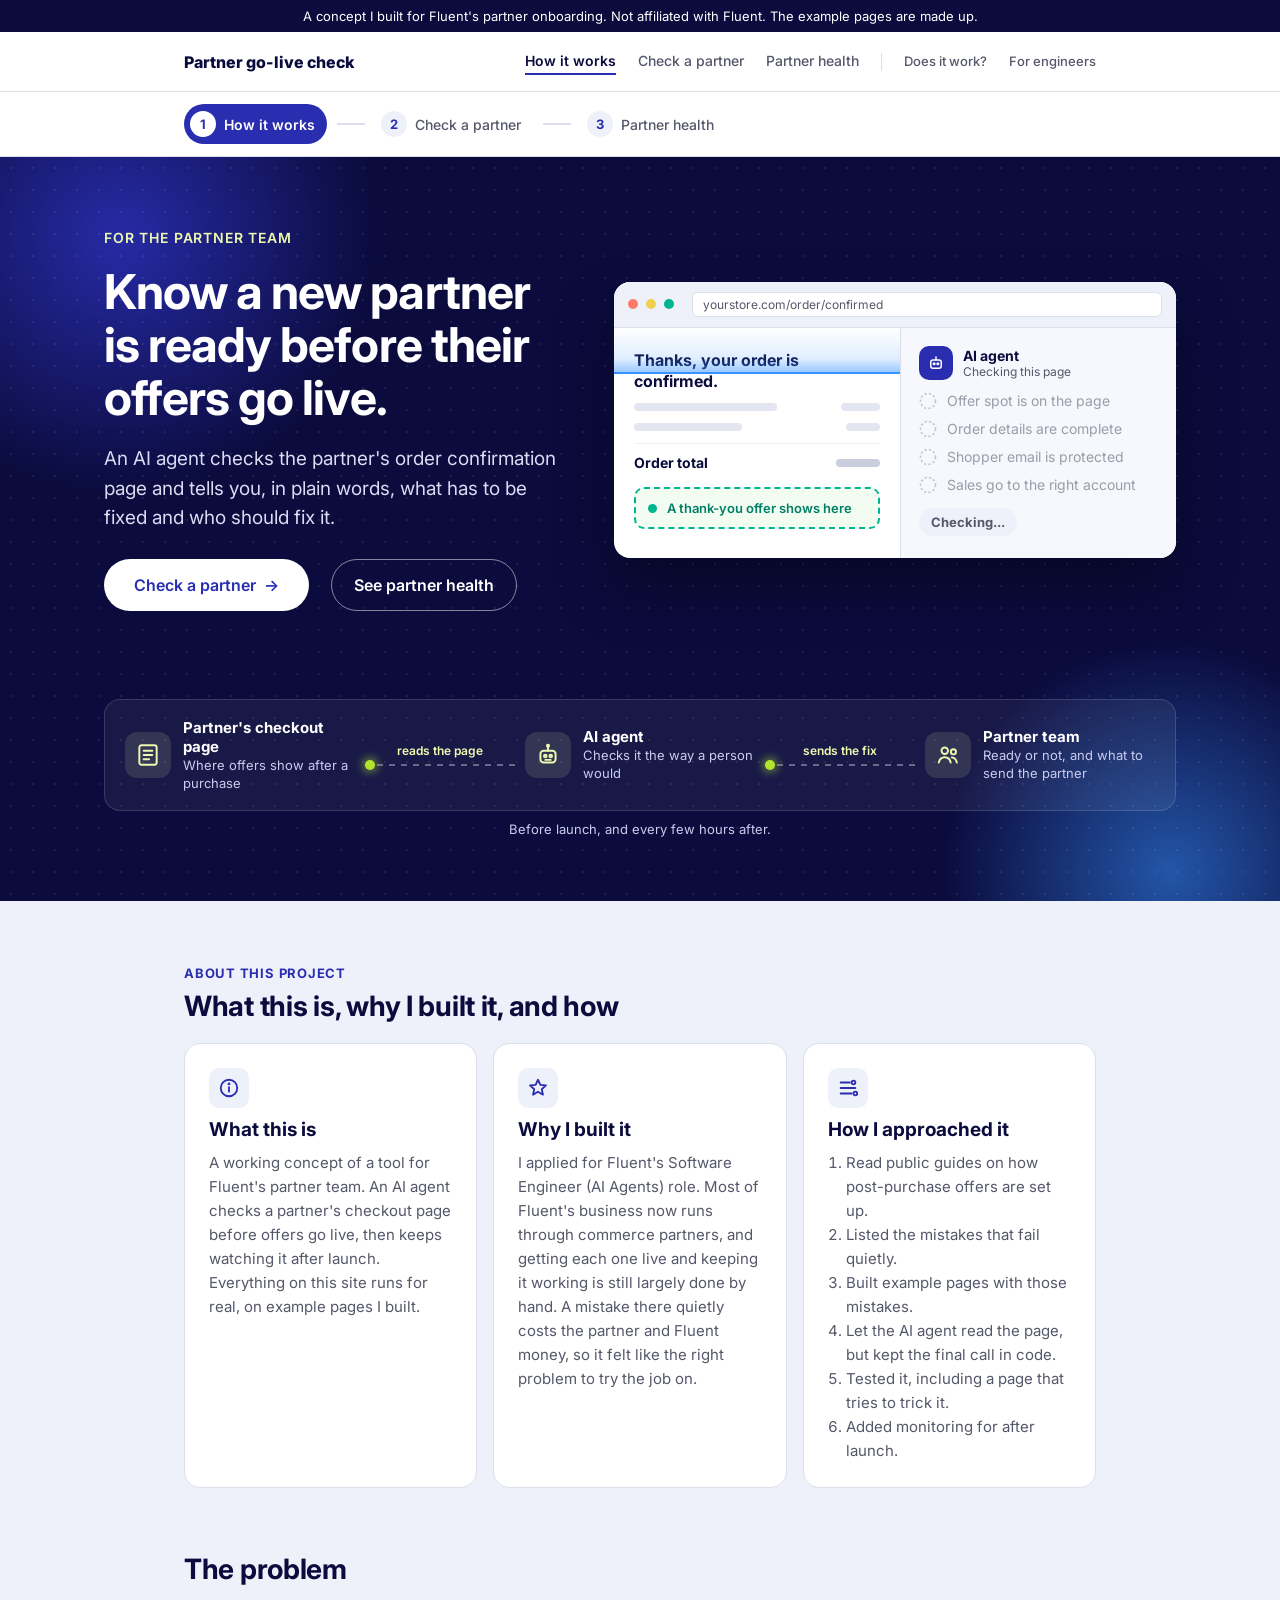
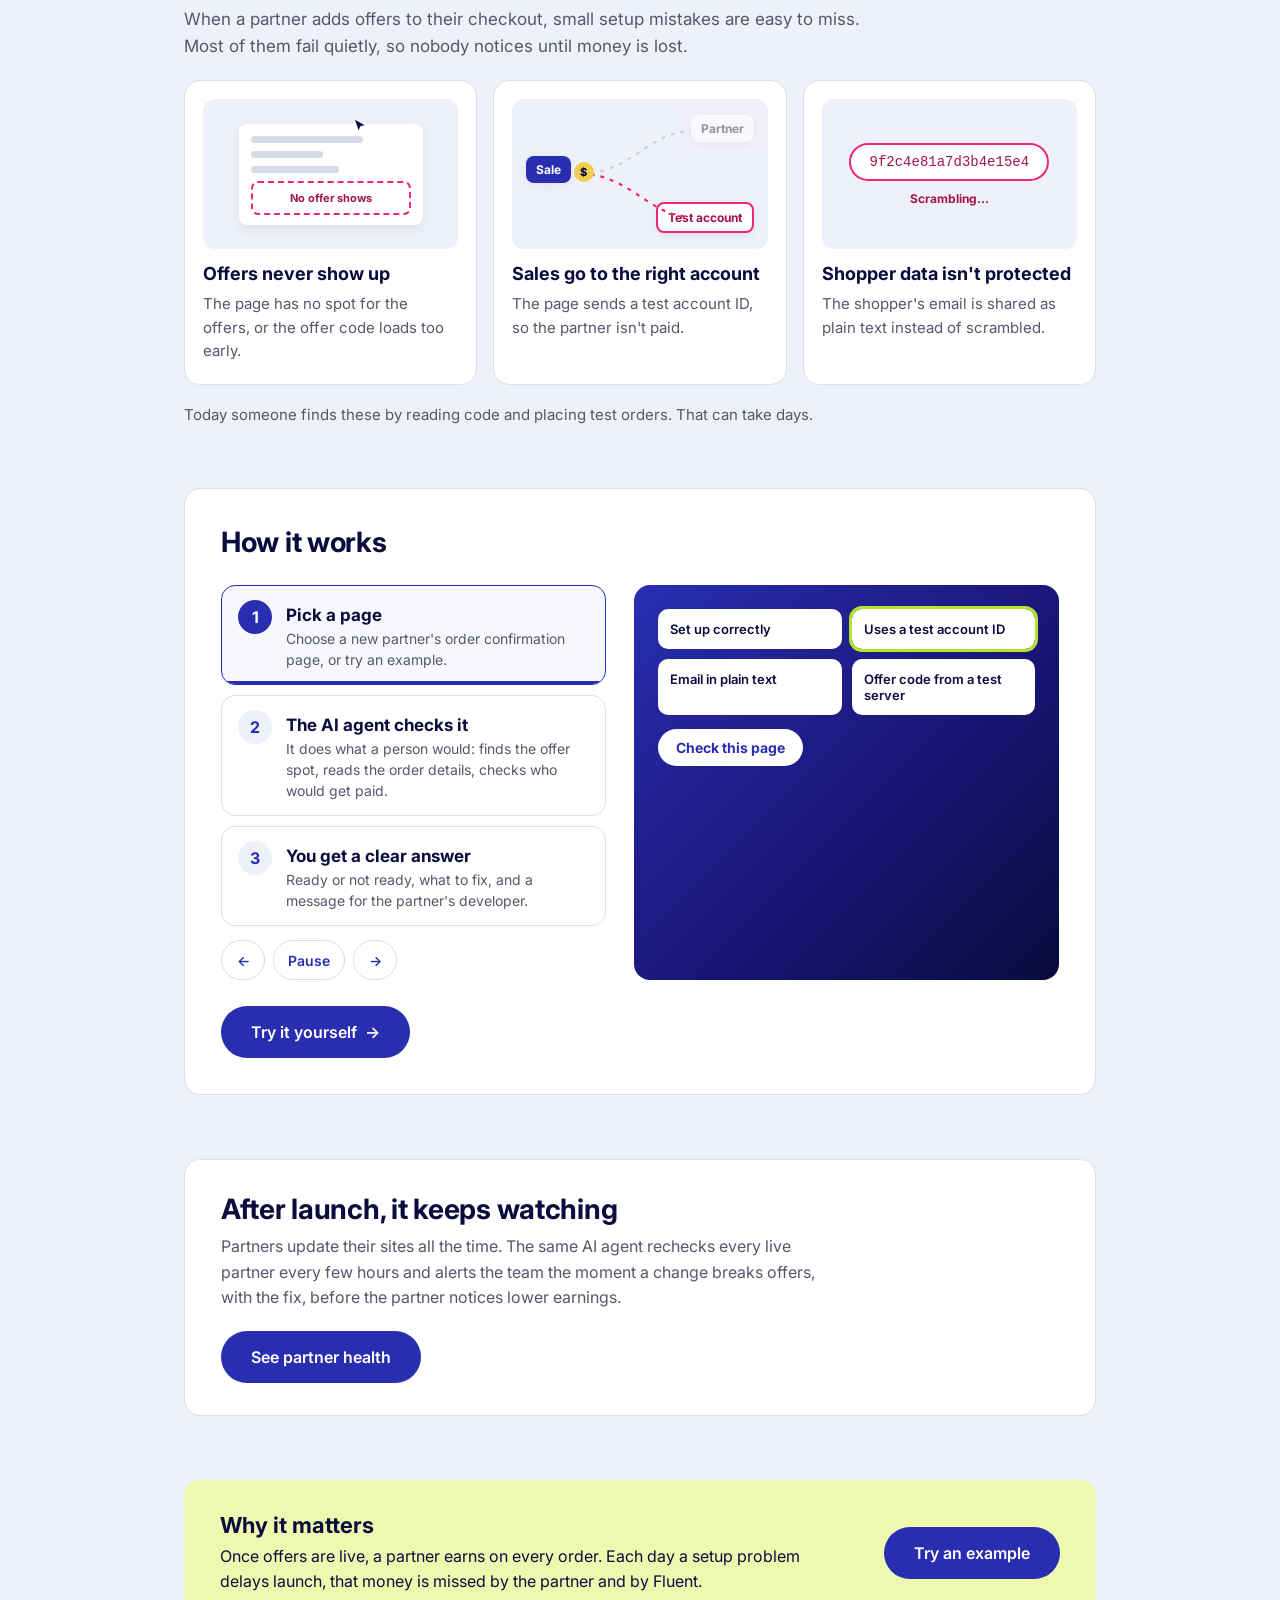
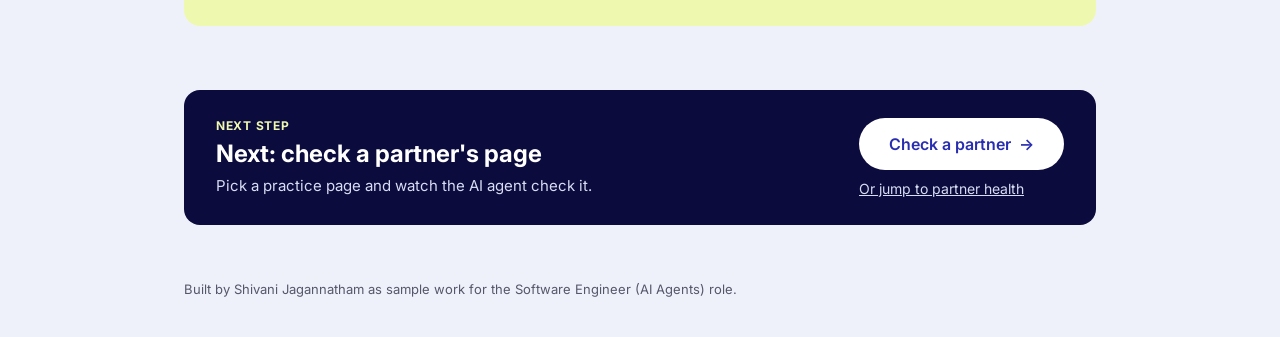
==== commit dabe7e52: "Show the hero check as one window with the page and the agent's checklist side by side" ====
--- a/index.html
+++ b/index.html
@@ -44,53 +44,40 @@
         </div>
       </div>
 
-      <div style="flex: 1 1 460px; min-width: 0; display: flex; flex-direction: column">
-        <div style="position: relative; background: #FFFFFF; color: #0B0B3D; border-radius: 14px; box-shadow: 0 30px 60px rgba(0,0,0,.35); overflow: hidden">
-          <div style="display: flex; align-items: center; gap: 8px; padding: 10px 14px; background: #EFF1FA; border-bottom: 1px solid #DCDFEA">
-            <span style="width: 10px; height: 10px; border-radius: 50%; background: #FF7B69"></span>
-            <span style="width: 10px; height: 10px; border-radius: 50%; background: #EECF4F"></span>
-            <span style="width: 10px; height: 10px; border-radius: 50%; background: #00B592"></span>
-            <span style="margin-left: 10px; flex: 1; background: #FFFFFF; border: 1px solid #DCDFEA; border-radius: 6px; padding: 4px 10px; font-size: 12px; color: #55576A">yourstore.com/order/confirmed</span>
+      <div style="flex: 1 1 500px; min-width: 0">
+        <div class="hwin" aria-hidden="true">
+          <div class="hbar">
+            <span style="background: #FF7B69"></span><span style="background: #EECF4F"></span><span style="background: #00B592"></span>
+            <em>yourstore.com/order/confirmed</em>
           </div>
-          <div style="position: relative; padding: 20px 22px 22px; display: flex; flex-direction: column; gap: 12px">
-            <div aria-hidden="true" class="gl-anim" style="position: absolute; left: 0; right: 0; top: 0; height: 3px; background: #3793FF; box-shadow: 0 0 18px 6px rgba(55,147,255,.45); animation: gl-scan 9s linear infinite"></div>
-            <div style="font-weight: 700; font-size: 17px">Thanks, your order is confirmed.</div>
-            <div style="height: 8px; width: 62%; border-radius: 4px; background: #EFF1FA"></div>
-            <div style="display: flex; justify-content: space-between; align-items: center; border-top: 1px solid #EFF1FA; padding-top: 12px"><span style="display: block; height: 8px; width: 46%; border-radius: 4px; background: #E3E6F0"></span><span style="display: block; height: 8px; width: 14%; border-radius: 4px; background: #E3E6F0"></span></div>
-            <div style="display: flex; justify-content: space-between; align-items: center"><span style="display: block; height: 8px; width: 38%; border-radius: 4px; background: #E3E6F0"></span><span style="display: block; height: 8px; width: 12%; border-radius: 4px; background: #E3E6F0"></span></div>
-            <div style="display: flex; justify-content: space-between; align-items: center; font-size: 14px; font-weight: 700"><span>Order total</span><span style="display: block; height: 8px; width: 16%; border-radius: 4px; background: #C9CDDD"></span></div>
-            <div class="gl-anim" style="border: 2px dashed #00B592; border-radius: 10px; padding: 12px 14px; background: #F3FCF0; display: flex; align-items: center; gap: 10px; animation: gl-glow 3s ease-in-out infinite">
-              <span class="gl-anim" style="width: 10px; height: 10px; border-radius: 50%; background: #00B592; animation: gl-pulse 2s ease-out infinite"></span>
-              <span style="font-size: 13px; font-weight: 600; color: #007F67">A thank-you offer shows here</span>
+          <div class="hbody">
+            <div class="hpage">
+              <div class="gl-anim hscan"></div>
+              <div class="hthanks">Thanks, your order is confirmed.</div>
+              <div class="hline"><i style="width: 58%"></i><i style="width: 16%"></i></div>
+              <div class="hline"><i style="width: 44%"></i><i style="width: 14%"></i></div>
+              <div class="hline htotal"><b>Order total</b><i style="width: 18%"></i></div>
+              <div class="gl-anim hoffer"><span class="gl-anim hdot"></span>A thank-you offer shows here</div>
+            </div>
+            <div class="hpanel">
+              <div class="hagent"><span class="havatar"><svg width="18" height="18" viewBox="0 0 24 24" fill="none" stroke="#FFFFFF" stroke-width="2" stroke-linecap="round" stroke-linejoin="round" aria-hidden="true"><rect x="5" y="8" width="14" height="11" rx="3"></rect><path d="M12 8V4"></path><circle cx="9.5" cy="13" r="1.1"></circle><circle cx="14.5" cy="13" r="1.1"></circle></svg></span><span><b>AI agent</b><small>Checking this page</small></span></div>
+              <ul class="hlist"><li class="hrow"><span class="hico"><span class="gl-anim gl-wait" style="animation: gl-out1 9s ease-out infinite"><svg width="18" height="18" viewBox="0 0 24 24" fill="none" stroke="#C3C6D4" stroke-width="2.2" stroke-dasharray="3 3" aria-hidden="true"><circle cx="12" cy="12" r="10"></circle></svg></span><span class="gl-anim" style="opacity: 0; animation: gl-in1 9s ease-out infinite"><svg width="18" height="18" viewBox="0 0 24 24" fill="none" stroke="#007F67" stroke-width="2.6" stroke-linecap="round" stroke-linejoin="round" aria-hidden="true"><circle cx="12" cy="12" r="10"></circle><path d="M7.5 12.5l3 3 6-6.5"></path></svg></span></span><span class="gl-anim" style="color: #9A9CAA; animation: gl-txt1 9s ease-out infinite">Offer spot is on the page</span></li><li class="hrow"><span class="hico"><span class="gl-anim gl-wait" style="animation: gl-out2 9s ease-out infinite"><svg width="18" height="18" viewBox="0 0 24 24" fill="none" stroke="#C3C6D4" stroke-width="2.2" stroke-dasharray="3 3" aria-hidden="true"><circle cx="12" cy="12" r="10"></circle></svg></span><span class="gl-anim" style="opacity: 0; animation: gl-in2 9s ease-out infinite"><svg width="18" height="18" viewBox="0 0 24 24" fill="none" stroke="#007F67" stroke-width="2.6" stroke-linecap="round" stroke-linejoin="round" aria-hidden="true"><circle cx="12" cy="12" r="10"></circle><path d="M7.5 12.5l3 3 6-6.5"></path></svg></span></span><span class="gl-anim" style="color: #9A9CAA; animation: gl-txt2 9s ease-out infinite">Order details are complete</span></li><li class="hrow"><span class="hico"><span class="gl-anim gl-wait" style="animation: gl-out3 9s ease-out infinite"><svg width="18" height="18" viewBox="0 0 24 24" fill="none" stroke="#C3C6D4" stroke-width="2.2" stroke-dasharray="3 3" aria-hidden="true"><circle cx="12" cy="12" r="10"></circle></svg></span><span class="gl-anim" style="opacity: 0; animation: gl-in3 9s ease-out infinite"><svg width="18" height="18" viewBox="0 0 24 24" fill="none" stroke="#007F67" stroke-width="2.6" stroke-linecap="round" stroke-linejoin="round" aria-hidden="true"><circle cx="12" cy="12" r="10"></circle><path d="M7.5 12.5l3 3 6-6.5"></path></svg></span></span><span class="gl-anim" style="color: #9A9CAA; animation: gl-txt3 9s ease-out infinite">Shopper email is protected</span></li><li class="hrow"><span class="hico"><span class="gl-anim gl-wait" style="animation: gl-out4 9s ease-out infinite"><svg width="18" height="18" viewBox="0 0 24 24" fill="none" stroke="#C3C6D4" stroke-width="2.2" stroke-dasharray="3 3" aria-hidden="true"><circle cx="12" cy="12" r="10"></circle></svg></span><span class="gl-anim" style="opacity: 0; animation: gl-in4 9s ease-out infinite"><svg width="18" height="18" viewBox="0 0 24 24" fill="none" stroke="#A3134F" stroke-width="2.6" stroke-linecap="round" aria-hidden="true"><circle cx="12" cy="12" r="10"></circle><path d="M12 7v6"></path><path d="M12 16.5v.5"></path></svg></span></span><span class="gl-anim" style="color: #9A9CAA; animation: gl-txt4 9s ease-out infinite">Sales go to the right account</span></li></ul>
+              <div class="hverdict">
+                <span class="gl-anim gl-wait hchip hwait" style="animation: gl-out5 9s ease-out infinite">Checking...</span>
+                <span class="gl-anim hchip hbad" style="opacity: 0; animation: gl-in5 9s ease-out infinite">Not ready: 1 thing to fix</span>
+              </div>
             </div>
           </div>
         </div>
+      </div>
 
-        <svg width="100%" height="34" viewBox="0 0 400 34" preserveAspectRatio="none" aria-hidden="true" style="display: block">
-          <path class="gl-anim" d="M300 0 C300 18, 300 18, 300 34" stroke="#EEF9AF" stroke-width="2" fill="none" stroke-dasharray="4 8" style="animation: gl-flow 1s linear infinite"></path>
-        </svg>
-
-        <div style="align-self: flex-end; width: min(330px, 100%); background: #FFFFFF; color: #0B0B3D; border-radius: 14px; padding: 16px 18px; box-shadow: 0 24px 48px rgba(0,0,0,.35); display: flex; flex-direction: column; gap: 4px">
-          <div style="display: flex; justify-content: space-between; align-items: center">
-            <span style="font-size: 13px; font-weight: 700">AI agent check</span>
-            <span style="font-size: 12px; color: #55576A">New partner</span>
-          </div>
-          <ul style="list-style: none; margin: 4px 0 0; padding: 0">
-            <li style="display: flex; align-items: center; gap: 10px; font-size: 14px; padding: 7px 0"><span style="position: relative; width: 20px; height: 20px; flex: none"><span class="gl-anim gl-wait" style="position: absolute; inset: 0; animation: gl-out1 9s ease-out infinite"><svg width="20" height="20" viewBox="0 0 24 24" fill="none" stroke="#C3C6D4" stroke-width="2.2" stroke-dasharray="3 3" aria-hidden="true"><circle cx="12" cy="12" r="10"></circle></svg></span><span class="gl-anim" style="position: absolute; inset: 0; opacity: 0; animation: gl-in1 9s ease-out infinite"><svg width="20" height="20" viewBox="0 0 24 24" fill="none" stroke="#007F67" stroke-width="2.6" stroke-linecap="round" stroke-linejoin="round" aria-hidden="true"><circle cx="12" cy="12" r="10"></circle><path d="M7.5 12.5l3 3 6-6.5"></path></svg></span></span><span class="gl-anim" style="color: #9A9CAA; animation: gl-txt1 9s ease-out infinite">Offer code is on the page</span></li>
-            <li style="display: flex; align-items: center; gap: 10px; font-size: 14px; padding: 7px 0"><span style="position: relative; width: 20px; height: 20px; flex: none"><span class="gl-anim gl-wait" style="position: absolute; inset: 0; animation: gl-out2 9s ease-out infinite"><svg width="20" height="20" viewBox="0 0 24 24" fill="none" stroke="#C3C6D4" stroke-width="2.2" stroke-dasharray="3 3" aria-hidden="true"><circle cx="12" cy="12" r="10"></circle></svg></span><span class="gl-anim" style="position: absolute; inset: 0; opacity: 0; animation: gl-in2 9s ease-out infinite"><svg width="20" height="20" viewBox="0 0 24 24" fill="none" stroke="#007F67" stroke-width="2.6" stroke-linecap="round" stroke-linejoin="round" aria-hidden="true"><circle cx="12" cy="12" r="10"></circle><path d="M7.5 12.5l3 3 6-6.5"></path></svg></span></span><span class="gl-anim" style="color: #9A9CAA; animation: gl-txt2 9s ease-out infinite">Order details are complete</span></li>
-            <li style="display: flex; align-items: center; gap: 10px; font-size: 14px; padding: 7px 0"><span style="position: relative; width: 20px; height: 20px; flex: none"><span class="gl-anim gl-wait" style="position: absolute; inset: 0; animation: gl-out3 9s ease-out infinite"><svg width="20" height="20" viewBox="0 0 24 24" fill="none" stroke="#C3C6D4" stroke-width="2.2" stroke-dasharray="3 3" aria-hidden="true"><circle cx="12" cy="12" r="10"></circle></svg></span><span class="gl-anim" style="position: absolute; inset: 0; opacity: 0; animation: gl-in3 9s ease-out infinite"><svg width="20" height="20" viewBox="0 0 24 24" fill="none" stroke="#007F67" stroke-width="2.6" stroke-linecap="round" stroke-linejoin="round" aria-hidden="true"><circle cx="12" cy="12" r="10"></circle><path d="M7.5 12.5l3 3 6-6.5"></path></svg></span></span><span class="gl-anim" style="color: #9A9CAA; animation: gl-txt3 9s ease-out infinite">Shopper email is protected</span></li>
-            <li style="display: flex; align-items: center; gap: 10px; font-size: 14px; padding: 7px 0"><span style="position: relative; width: 20px; height: 20px; flex: none"><span class="gl-anim gl-wait" style="position: absolute; inset: 0; animation: gl-out4 9s ease-out infinite"><svg width="20" height="20" viewBox="0 0 24 24" fill="none" stroke="#C3C6D4" stroke-width="2.2" stroke-dasharray="3 3" aria-hidden="true"><circle cx="12" cy="12" r="10"></circle></svg></span><span class="gl-anim" style="position: absolute; inset: 0; opacity: 0; animation: gl-in4 9s ease-out infinite"><svg width="20" height="20" viewBox="0 0 24 24" fill="none" stroke="#A3134F" stroke-width="2.6" stroke-linecap="round" aria-hidden="true"><circle cx="12" cy="12" r="10"></circle><path d="M12 7v6"></path><path d="M12 16.5v.5"></path></svg></span></span><span class="gl-anim" style="color: #9A9CAA; animation: gl-txt4 9s ease-out infinite">Sales go to the right account</span></li>
-            </ul>
-          <div style="position: relative; margin-top: 6px; height: 30px"><span class="gl-anim gl-wait" style="position: absolute; left: 0; top: 0; display: inline-flex; align-items: center; background: #EFF1FA; color: #55576A; border-radius: 999px; padding: 6px 12px; font-size: 13px; font-weight: 700; animation: gl-out5 9s ease-out infinite">Checking...</span><span class="gl-anim" style="position: absolute; left: 0; top: 0; display: inline-flex; align-items: center; background: #FFEAF1; color: #A3134F; border-radius: 999px; padding: 6px 12px; font-size: 13px; font-weight: 700; opacity: 0; animation: gl-in5 9s ease-out infinite">Not ready: 1 thing to fix</span></div>
-        </div>
-      </div>
     </div>
   <div style="position: relative; max-width: 1120px; margin: 0 auto; padding: 0 24px 64px">
     <div class="flow" role="img" aria-label="How it works: the AI agent reads the partner's checkout page and sends the partner team a plain answer and the fix, before launch and every few hours after.">
       <div class="fnode"><div class="fico"><svg width="26" height="26" viewBox="0 0 24 24" fill="none" stroke="#EEF9AF" stroke-width="1.8" stroke-linecap="round" stroke-linejoin="round" aria-hidden="true"><rect x="4" y="3" width="16" height="18" rx="2"></rect><path d="M8 8h8M8 12h8M8 16h5"></path></svg></div><div><b>Partner's checkout page</b><span>Where offers show after a purchase</span></div></div>
       <div class="flink" aria-hidden="true"><span class="flabel">reads the page</span><span class="ftrack"><i></i></span></div>
       <div class="fnode"><div class="fico"><svg width="26" height="26" viewBox="0 0 24 24" fill="none" stroke="#EEF9AF" stroke-width="1.8" stroke-linecap="round" stroke-linejoin="round" aria-hidden="true"><rect x="5" y="8" width="14" height="11" rx="3"></rect><path d="M12 8V4"></path><circle cx="12" cy="3.5" r="1"></circle><circle cx="9.5" cy="13" r="1.2"></circle><circle cx="14.5" cy="13" r="1.2"></circle><path d="M9.5 16.5h5"></path></svg></div><div><b>AI agent</b><span>Checks it the way a person would</span></div></div>
-      <div class="flink" aria-hidden="true"><span class="flabel">sends the answer and the fix</span><span class="ftrack"><i></i></span></div>
+      <div class="flink" aria-hidden="true"><span class="flabel">sends the fix</span><span class="ftrack"><i></i></span></div>
       <div class="fnode"><div class="fico"><svg width="26" height="26" viewBox="0 0 24 24" fill="none" stroke="#EEF9AF" stroke-width="1.8" stroke-linecap="round" stroke-linejoin="round" aria-hidden="true"><circle cx="9" cy="8" r="3"></circle><path d="M3.5 19c.6-3 2.8-5 5.5-5s4.9 2 5.5 5"></path><circle cx="17" cy="9" r="2.4"></circle><path d="M15.5 14.2c2.3.2 4.1 1.9 4.6 4.8"></path></svg></div><div><b>Partner team</b><span>Ready or not, and what to send the partner</span></div></div>
     </div>
     <p class="fnote">Before launch, and every few hours after.</p>
@@ -133,7 +120,7 @@
             <svg class="paths" viewBox="0 0 260 140" preserveAspectRatio="none"><path d="M70 70 C120 70, 140 30, 182 30" stroke="#C9CDDD" stroke-width="2" fill="none" stroke-dasharray="4 6"></path><path d="M70 70 C120 70, 140 110, 182 110" stroke="#EF2678" stroke-width="2" fill="none" stroke-dasharray="4 6" class="flowpath"></path></svg>
             <div class="coin">$</div>
           </div>
-          <h3>Sales go to the wrong account</h3>
+          <h3>Sales go to the right account</h3>
           <p>The page sends a test account ID, so the partner isn't paid.</p>
         </div>
         <div class="pcardx reveal">
--- a/site.css
+++ b/site.css
@@ -187,3 +187,35 @@
 @keyframes flash{0%{box-shadow:0 0 0 0 rgba(41,46,177,.55)}30%{box-shadow:0 0 0 8px rgba(41,46,177,.25)}100%{box-shadow:0 0 0 0 rgba(41,46,177,0)}}
 html{scroll-behavior:smooth}
 @media (prefers-reduced-motion: reduce){.flash{animation:none;outline:3px solid #292EB1}html{scroll-behavior:auto}}
+
+/* ---------- hero window: page on the left, the agent's checklist on the right ---------- */
+.hwin{background:#FFFFFF;color:#0B0B3D;border-radius:16px;box-shadow:0 30px 60px rgba(0,0,0,.35);overflow:hidden}
+.hbar{display:flex;align-items:center;gap:8px;padding:10px 14px;background:#EFF1FA;border-bottom:1px solid #DCDFEA}
+.hbar span{width:10px;height:10px;border-radius:50%}
+.hbar em{margin-left:10px;flex:1;font-style:normal;background:#FFFFFF;border:1px solid #DCDFEA;border-radius:6px;padding:4px 10px;font-size:12px;color:#55576A}
+.hbody{display:flex;flex-wrap:wrap}
+.hpage{position:relative;flex:1 1 240px;padding:22px 20px;display:flex;flex-direction:column;gap:12px;overflow:hidden}
+.hthanks{font-weight:700;font-size:16px;line-height:1.3}
+.hline{display:flex;justify-content:space-between;align-items:center;gap:12px}
+.hline i{display:block;height:8px;border-radius:4px;background:#E3E6F0}
+.htotal{border-top:1px solid #EFF1FA;padding-top:10px;font-size:14px}
+.htotal i{background:#C9CDDD}
+.hoffer{margin-top:4px;border:2px dashed #00B592;border-radius:10px;padding:11px 12px;background:#F3FCF0;display:flex;align-items:center;gap:10px;font-size:13px;font-weight:600;color:#007F67;animation:gl-glow 3s ease-in-out infinite}
+.hdot{width:9px;height:9px;border-radius:50%;background:#00B592;animation:gl-pulse 2s ease-out infinite}
+.hscan{position:absolute;left:0;right:0;top:0;height:46px;background:linear-gradient(180deg,rgba(55,147,255,0),rgba(55,147,255,.16) 70%,rgba(55,147,255,.5));border-bottom:2px solid #3793FF;pointer-events:none;animation:hscan 9s ease-in-out infinite}
+@keyframes hscan{0%{transform:translateY(-50px);opacity:0}6%{opacity:1}58%{transform:translateY(240px);opacity:1}64%,100%{transform:translateY(240px);opacity:0}}
+.hpanel{flex:1 1 230px;background:#F7F8FD;border-left:1px solid #DCDFEA;padding:18px 18px 20px;display:flex;flex-direction:column;gap:12px}
+.hagent{display:flex;align-items:center;gap:10px}
+.havatar{width:34px;height:34px;border-radius:10px;background:#292EB1;display:flex;align-items:center;justify-content:center}
+.hagent b{display:block;font-size:14px}
+.hagent small{display:block;font-size:12px;color:#55576A}
+.hlist{list-style:none;margin:0;padding:0;display:flex;flex-direction:column;gap:10px}
+.hrow{display:flex;align-items:center;gap:10px;font-size:14px}
+.hico{position:relative;flex:none;width:18px;height:18px}
+.hico > span{position:absolute;inset:0}
+.hverdict{position:relative;height:30px;margin-top:2px}
+.hchip{position:absolute;left:0;top:0;display:inline-flex;align-items:center;border-radius:999px;padding:6px 12px;font-size:13px;font-weight:700;white-space:nowrap}
+.hwait{background:#EFF1FA;color:#55576A}
+.hbad{background:#FFEAF1;color:#A3134F}
+@media (max-width:560px){.hpanel{border-left:0;border-top:1px solid #DCDFEA}}
+@media (prefers-reduced-motion: reduce){.hscan{display:none}}
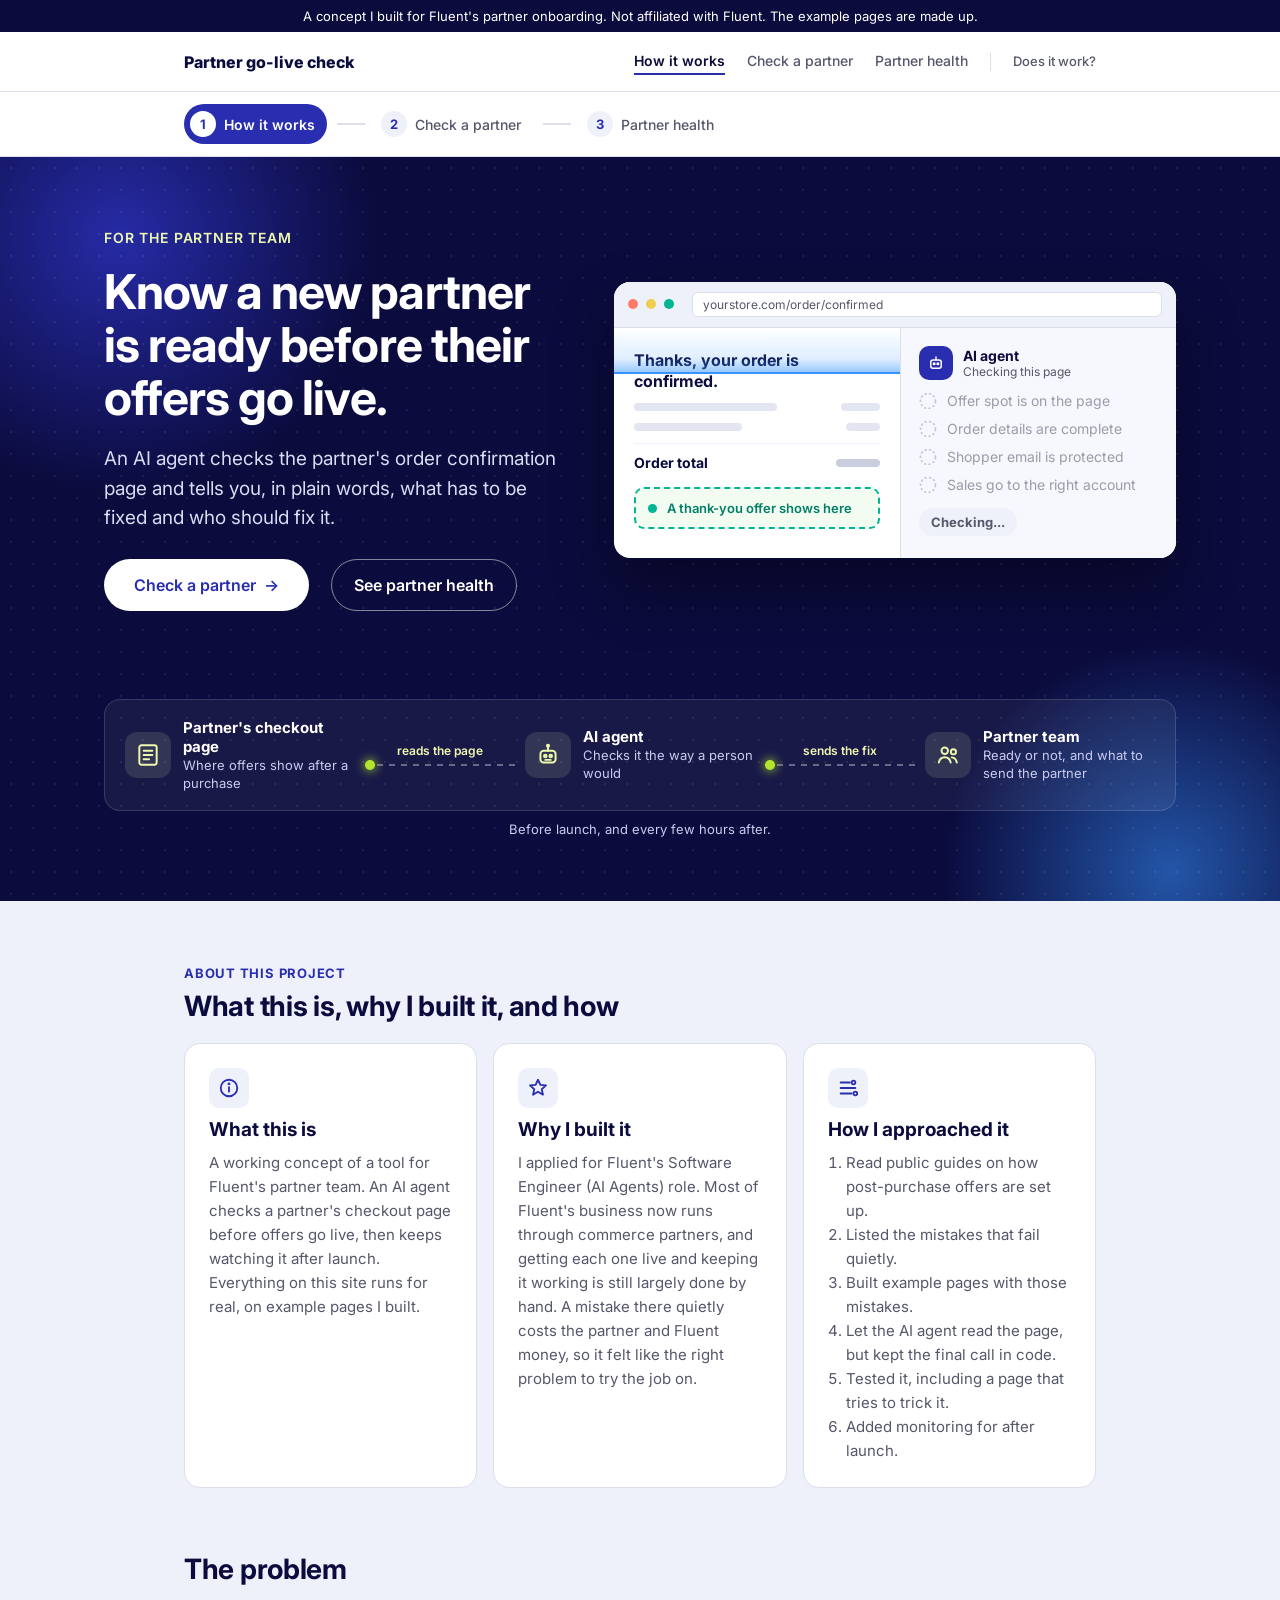
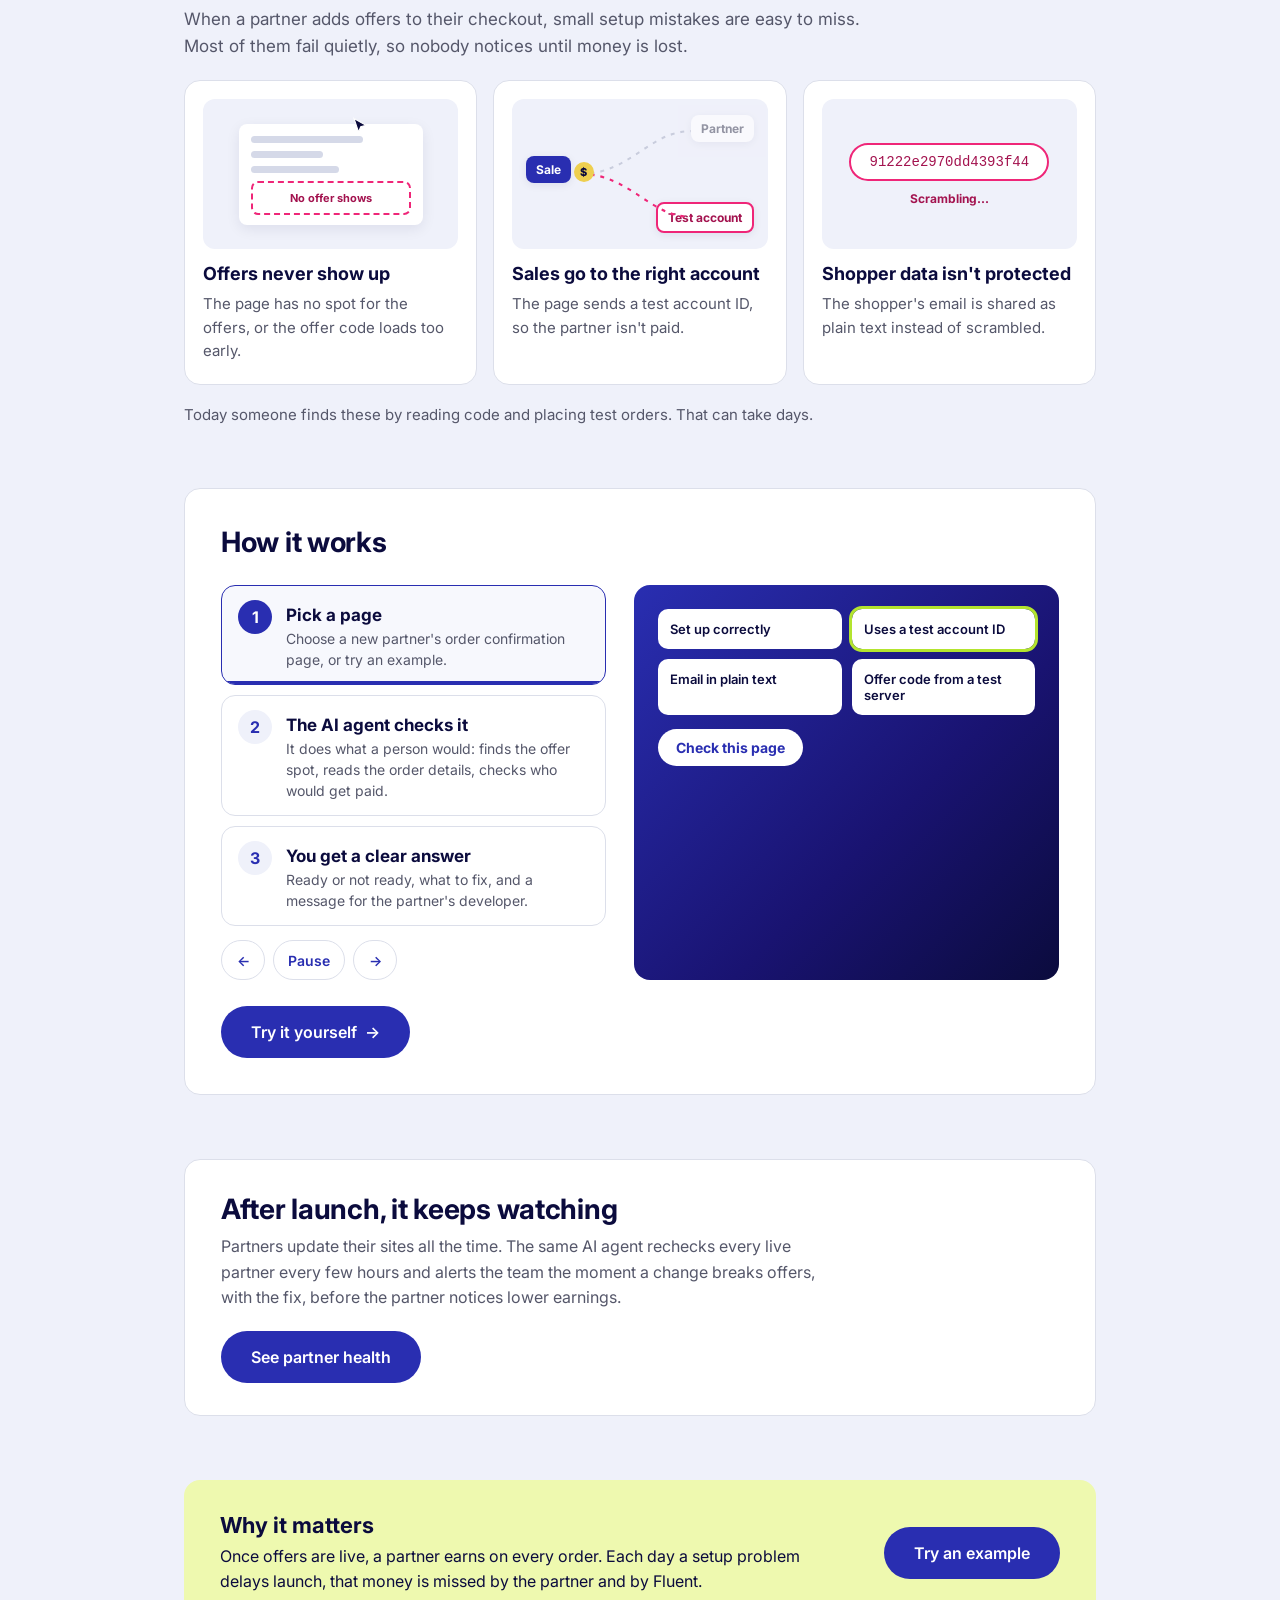
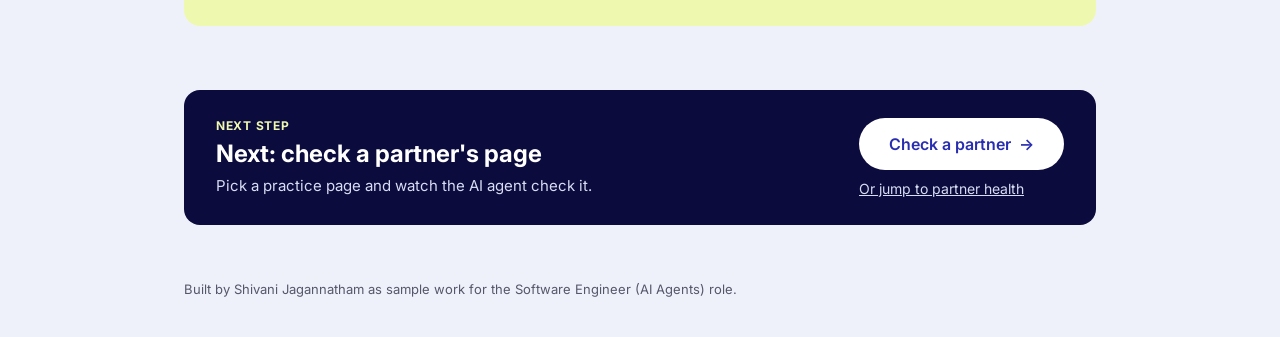
==== commit 33bc987f: "Remove the For engineers page" ====
--- a/index.html
+++ b/index.html
@@ -23,7 +23,6 @@
         <a href="health.html" style="color: #55576A; font-weight: 500; font-size: 14px; text-decoration: none; padding: 4px 0; border-bottom: 2px solid transparent;">Partner health</a>
         <span aria-hidden="true" style="width: 1px; height: 18px; background: #DCDFEA"></span>
         <a href="works.html" style="color: #55576A; font-weight: 500; font-size: 13px; text-decoration: none; padding: 4px 0; border-bottom: 2px solid transparent;">Does it work?</a>
-        <a href="engineers.html" style="color: #55576A; font-weight: 500; font-size: 13px; text-decoration: none; padding: 4px 0; border-bottom: 2px solid transparent;">For engineers</a>
       </nav>
     </div>
   </header>
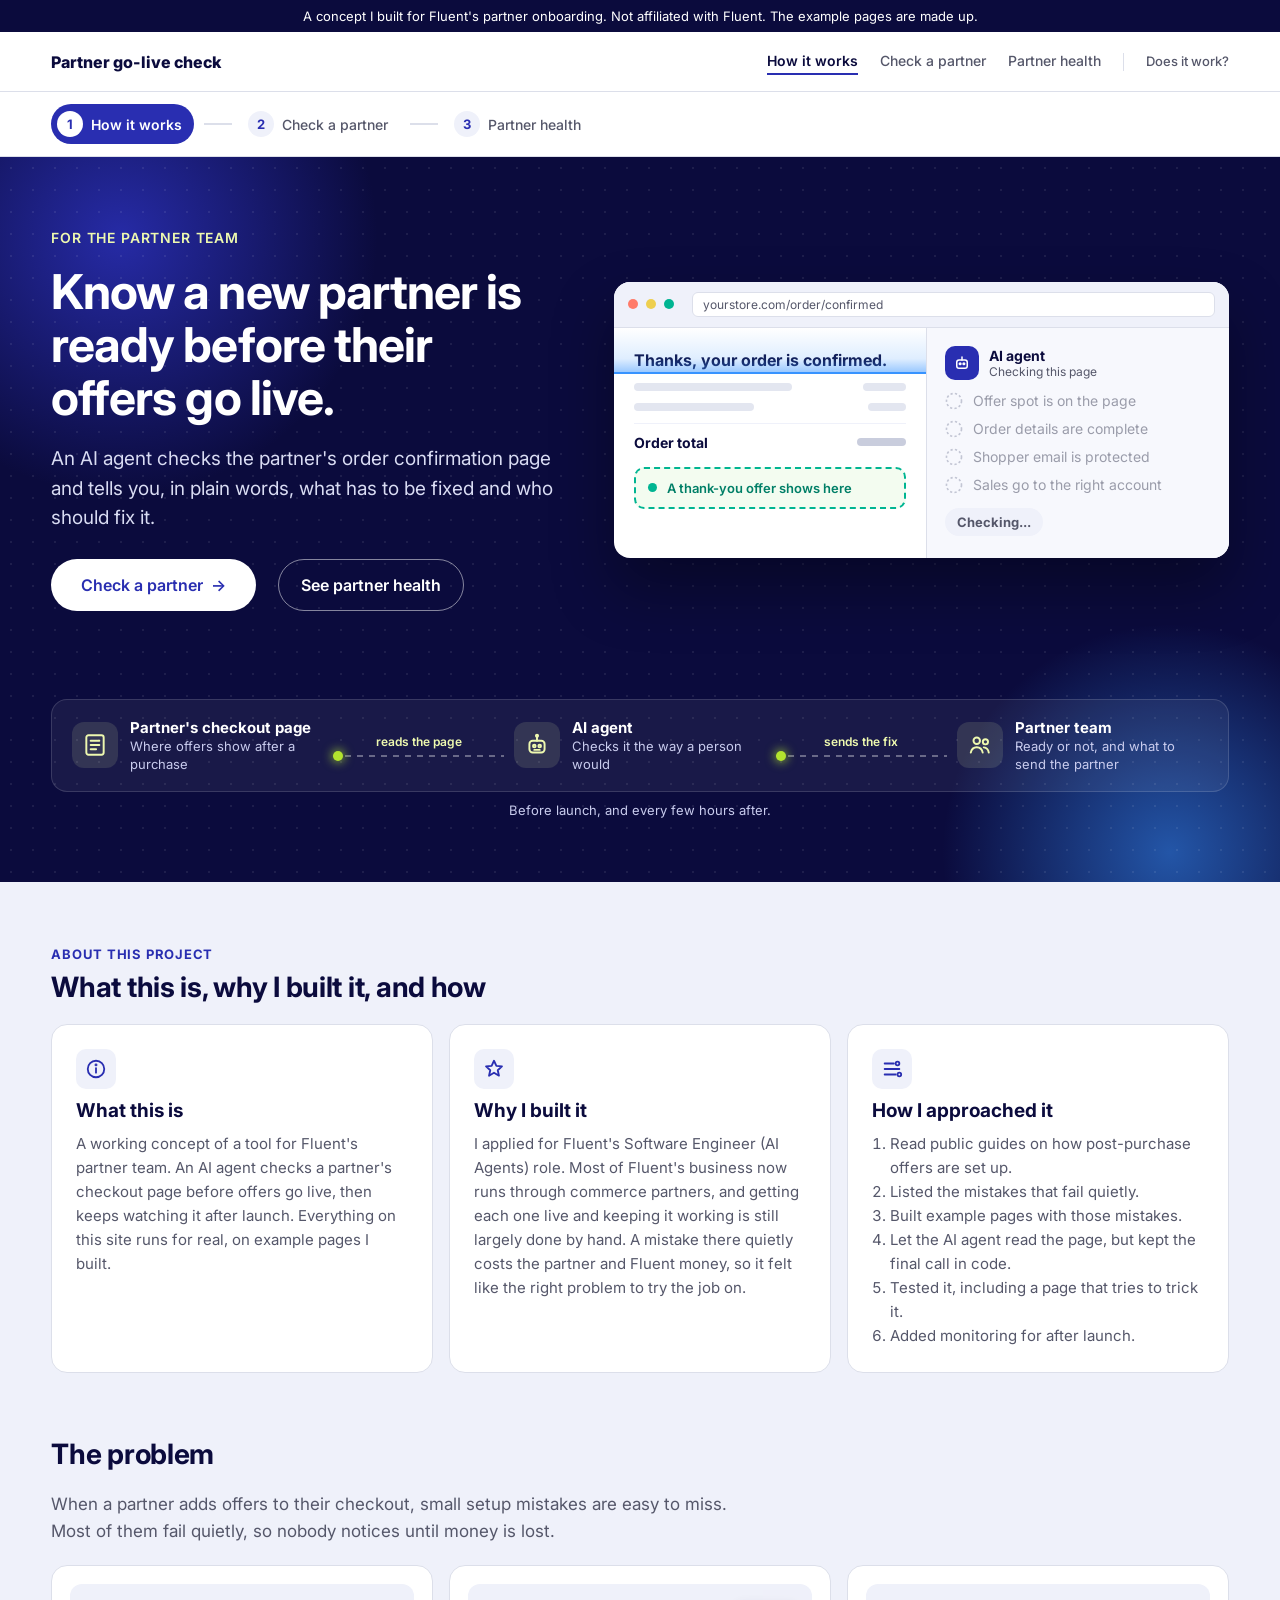
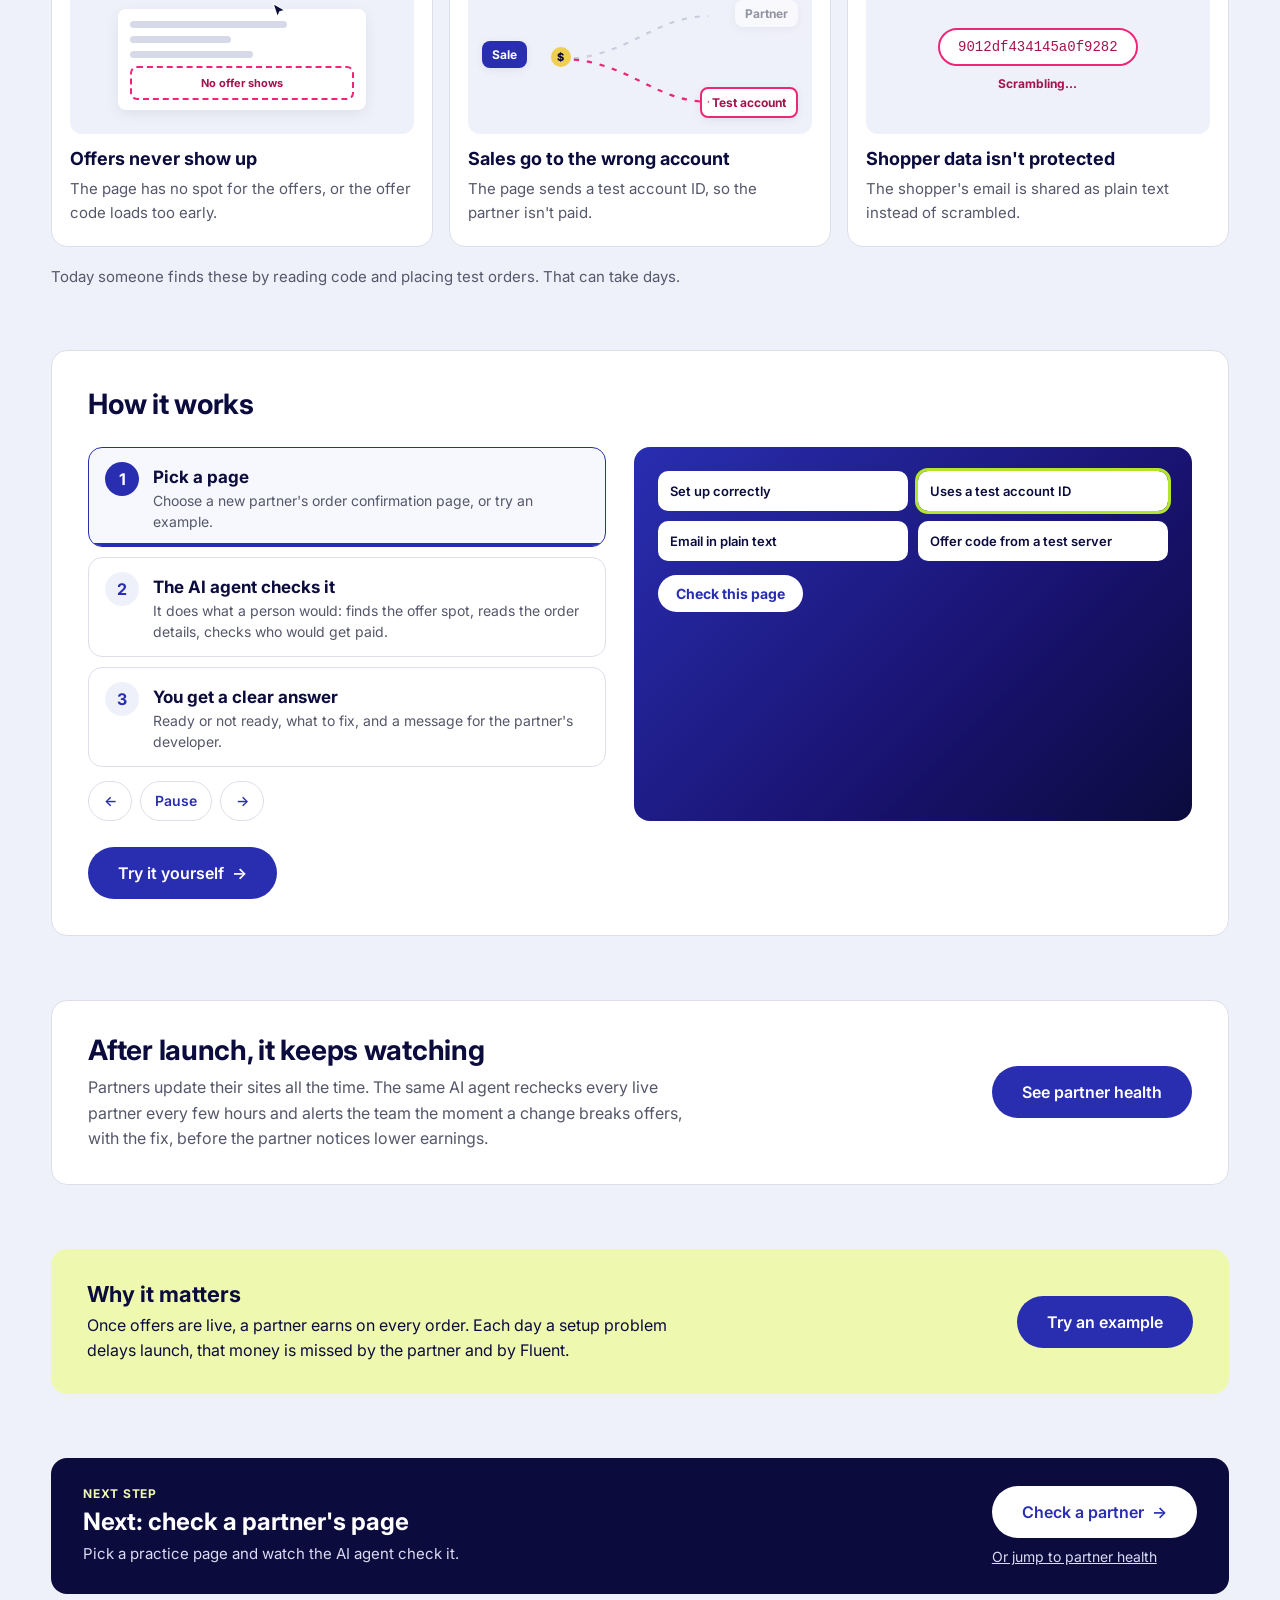
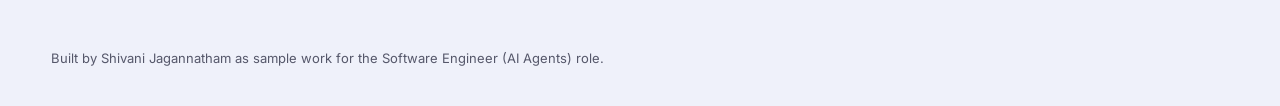
==== commit f8c241ed: "Let pages use the full screen width" ====
--- a/index.html
+++ b/index.html
@@ -15,7 +15,7 @@
 <div style="font-family: Inter, system-ui, sans-serif; color: #0B0B3D; background: #EFF1FA; min-height: 100vh">
   <div style="background: #0B0B3D; color: #FFFFFF; font-size: 13px; text-align: center; padding: 8px 16px">A concept I built for Fluent's partner onboarding. Not affiliated with Fluent. The example pages are made up.</div>
   <header style="background: #FFFFFF; border-bottom: 1px solid #DCDFEA">
-    <div style="max-width: 960px; margin: 0 auto; padding: 16px 24px; display: flex; flex-wrap: wrap; justify-content: space-between; align-items: center; gap: 12px">
+    <div style="max-width: 1440px; margin: 0 auto; padding: 16px clamp(20px, 4vw, 64px); display: flex; flex-wrap: wrap; justify-content: space-between; align-items: center; gap: 12px">
       <a href="index.html" style="font-weight: 800; font-size: 16px; color: #0B0B3D; text-decoration: none">Partner go-live check</a>
       <nav aria-label="Main" style="display: flex; flex-wrap: wrap; align-items: center; gap: 8px 22px">
         <a href="index.html" aria-current="page" style="color: #0B0B3D; font-weight: 600; font-size: 14px; text-decoration: none; padding: 4px 0; border-bottom: 2px solid #292EB1;">How it works</a>
@@ -31,7 +31,7 @@
     <div aria-hidden="true" class="gl-anim" style="position: absolute; width: 460px; height: 460px; right: -120px; bottom: -200px; border-radius: 50%; background: radial-gradient(circle, rgba(55,147,255,.55) 0%, rgba(55,147,255,0) 70%); animation: gl-drift2 16s ease-in-out infinite"></div>
     <div aria-hidden="true" style="position: absolute; inset: 0; background-image: radial-gradient(rgba(255,255,255,.08) 1px, transparent 1px); background-size: 22px 22px"></div>
 
-    <div style="position: relative; max-width: 1120px; margin: 0 auto; padding: 72px 24px 88px; display: flex; flex-wrap: wrap; align-items: center; gap: 48px">
+    <div style="position: relative; max-width: 1440px; margin: 0 auto; padding: 72px clamp(20px, 4vw, 64px) 88px; display: flex; flex-wrap: wrap; align-items: center; gap: 48px">
       <div style="flex: 1 1 400px; min-width: 0; display: flex; flex-direction: column; gap: 20px">
         <p style="margin: 0; font-size: 14px; font-weight: 600; letter-spacing: 0.06em; text-transform: uppercase; color: #EEF9AF">For the partner team</p>
         <h1 style="margin: 0; font-size: 48px; line-height: 1.1; letter-spacing: -0.02em">Know a new partner is ready before their offers go live.</h1>
@@ -71,7 +71,7 @@
       </div>
 
     </div>
-  <div style="position: relative; max-width: 1120px; margin: 0 auto; padding: 0 24px 64px">
+  <div style="position: relative; max-width: 1440px; margin: 0 auto; padding: 0 clamp(20px, 4vw, 64px) 64px">
     <div class="flow" role="img" aria-label="How it works: the AI agent reads the partner's checkout page and sends the partner team a plain answer and the fix, before launch and every few hours after.">
       <div class="fnode"><div class="fico"><svg width="26" height="26" viewBox="0 0 24 24" fill="none" stroke="#EEF9AF" stroke-width="1.8" stroke-linecap="round" stroke-linejoin="round" aria-hidden="true"><rect x="4" y="3" width="16" height="18" rx="2"></rect><path d="M8 8h8M8 12h8M8 16h5"></path></svg></div><div><b>Partner's checkout page</b><span>Where offers show after a purchase</span></div></div>
       <div class="flink" aria-hidden="true"><span class="flabel">reads the page</span><span class="ftrack"><i></i></span></div>
@@ -83,7 +83,7 @@
   </div>
   </section>
 
-  <main style="max-width: 960px; margin: 0 auto; padding: 64px 24px 56px; display: flex; flex-direction: column; gap: 64px">
+  <main style="max-width: 1440px; margin: 0 auto; padding: 64px clamp(20px, 4vw, 64px) 56px; display: flex; flex-direction: column; gap: 64px">
     <section style="display: flex; flex-direction: column; gap: 20px">
       <div class="reveal" style="display: flex; flex-direction: column; gap: 8px">
         <p style="margin: 0; font-size: 13px; font-weight: 700; letter-spacing: .06em; text-transform: uppercase; color: #292EB1">About this project</p>
@@ -119,7 +119,7 @@
             <svg class="paths" viewBox="0 0 260 140" preserveAspectRatio="none"><path d="M70 70 C120 70, 140 30, 182 30" stroke="#C9CDDD" stroke-width="2" fill="none" stroke-dasharray="4 6"></path><path d="M70 70 C120 70, 140 110, 182 110" stroke="#EF2678" stroke-width="2" fill="none" stroke-dasharray="4 6" class="flowpath"></path></svg>
             <div class="coin">$</div>
           </div>
-          <h3>Sales go to the right account</h3>
+          <h3>Sales go to the wrong account</h3>
           <p>The page sends a test account ID, so the partner isn't paid.</p>
         </div>
         <div class="pcardx reveal">
@@ -185,7 +185,7 @@
     </section>
   </main>
 
-  <footer style="max-width: 960px; margin: 0 auto; padding: 0 24px 40px; font-size: 13px; color: #55576A">Built by Shivani Jagannatham as sample work for the Software Engineer (AI Agents) role.</footer>
+  <footer style="max-width: 1440px; margin: 0 auto; padding: 0 clamp(20px, 4vw, 64px) 40px; font-size: 13px; color: #55576A">Built by Shivani Jagannatham as sample work for the Software Engineer (AI Agents) role.</footer>
 </div>
 <script src="home.js"></script>
 <script src="nav.js"></script>
--- a/site.css
+++ b/site.css
@@ -128,7 +128,7 @@
 
 /* ---------- wayfinding ---------- */
 .journey{background:#FFFFFF;border-bottom:1px solid #DCDFEA}
-.journey-in{max-width:960px;margin:0 auto;padding:12px 24px;display:flex;flex-wrap:wrap;align-items:center;gap:8px 10px}
+.journey-in{max-width:1440px;margin:0 auto;padding:12px clamp(20px,4vw,64px);display:flex;flex-wrap:wrap;align-items:center;gap:8px 10px}
 .jstep{display:inline-flex;align-items:center;gap:8px;text-decoration:none;color:#55576A;font-size:14px;font-weight:500;padding:6px 12px 6px 6px;border-radius:999px;min-height:40px}
 .jstep:hover{background:#EFF1FA;color:#0B0B3D}
 .jnum{width:26px;height:26px;border-radius:50%;display:inline-flex;align-items:center;justify-content:center;font-size:13px;font-weight:700;background:#EFF1FA;color:#292EB1}
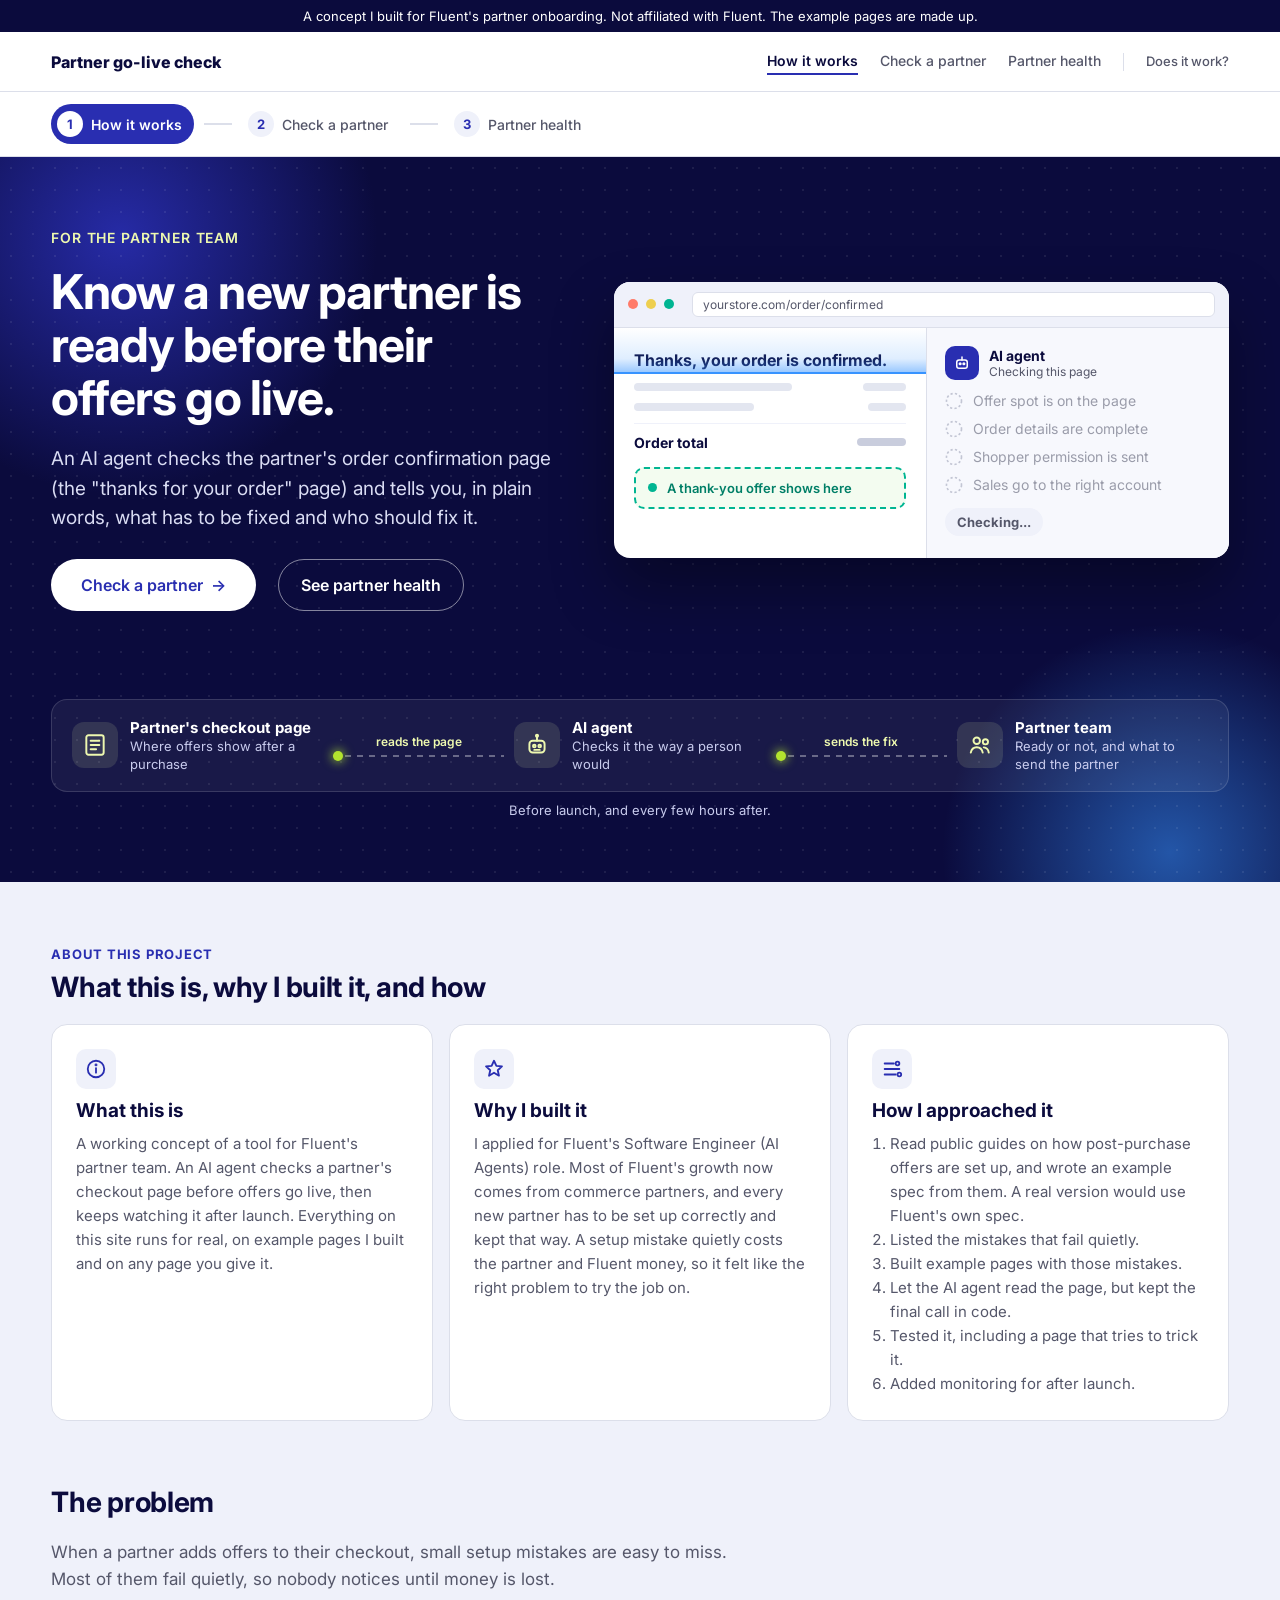
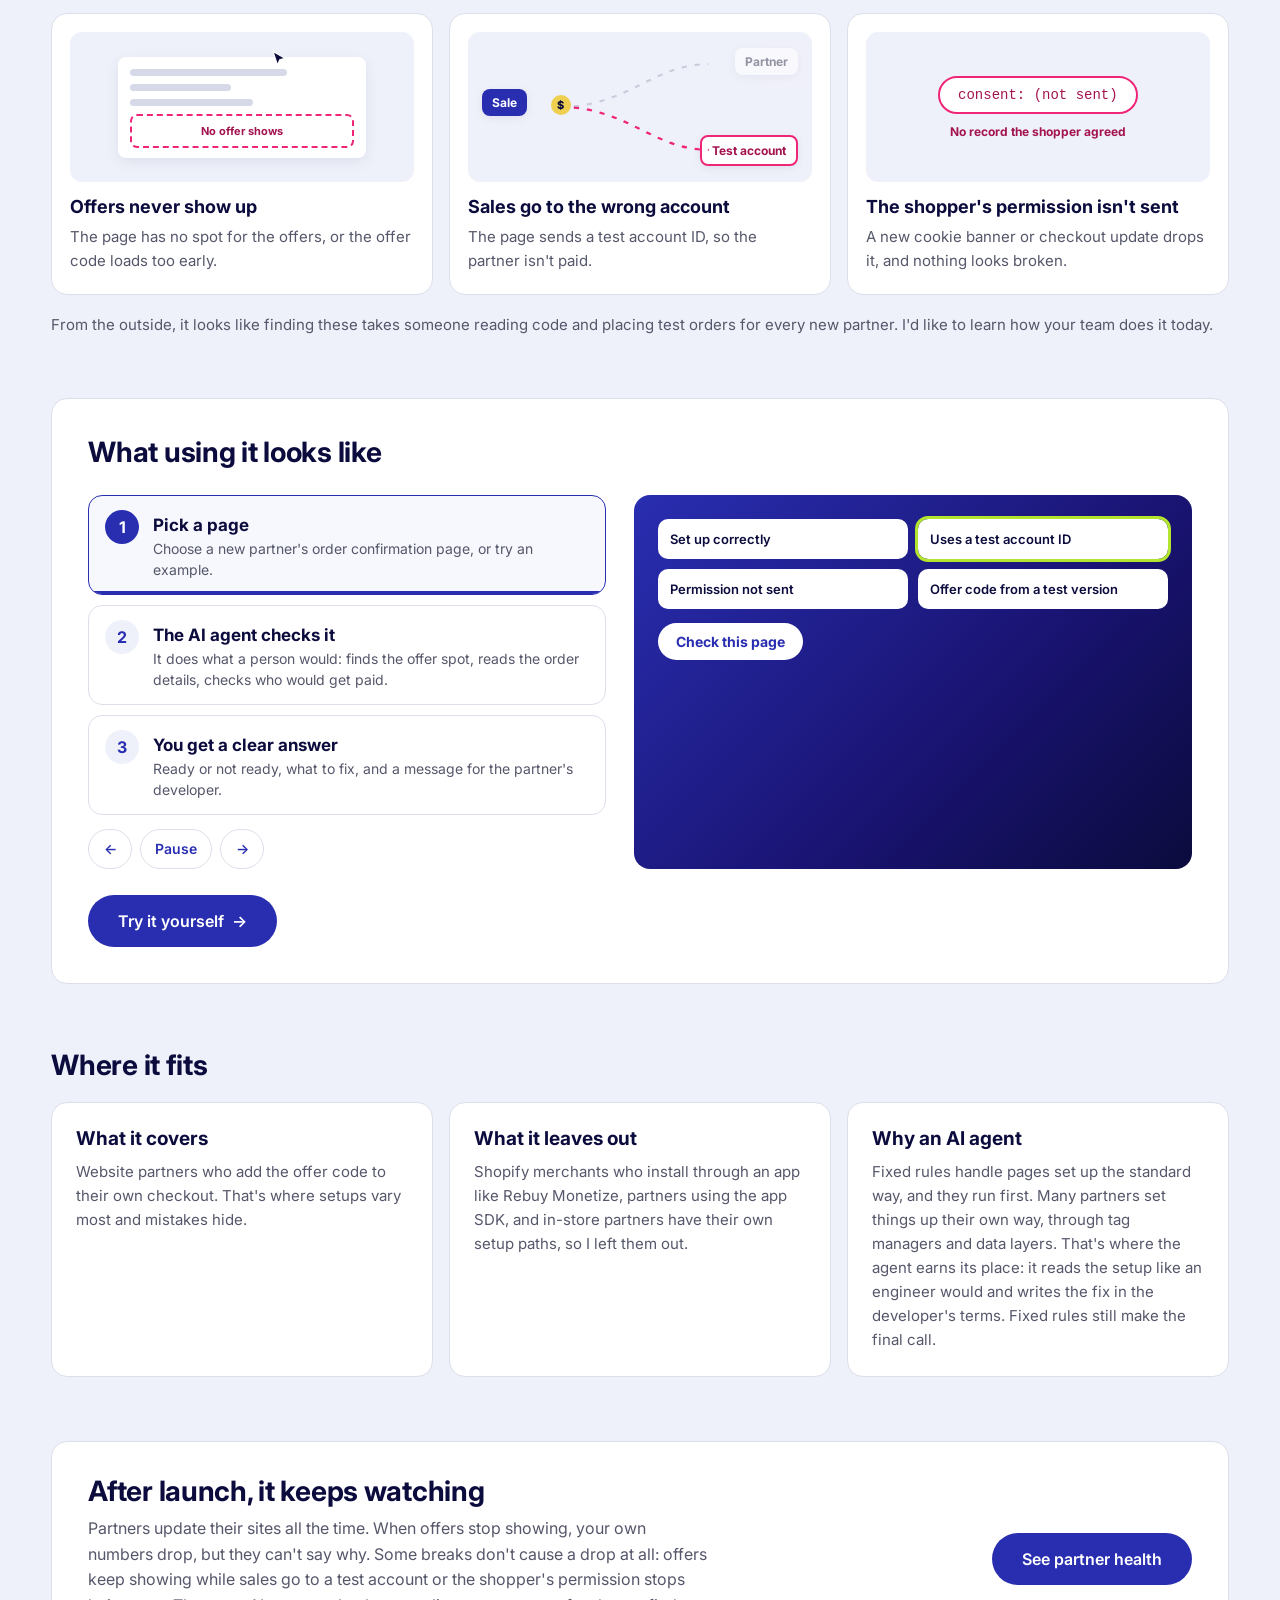
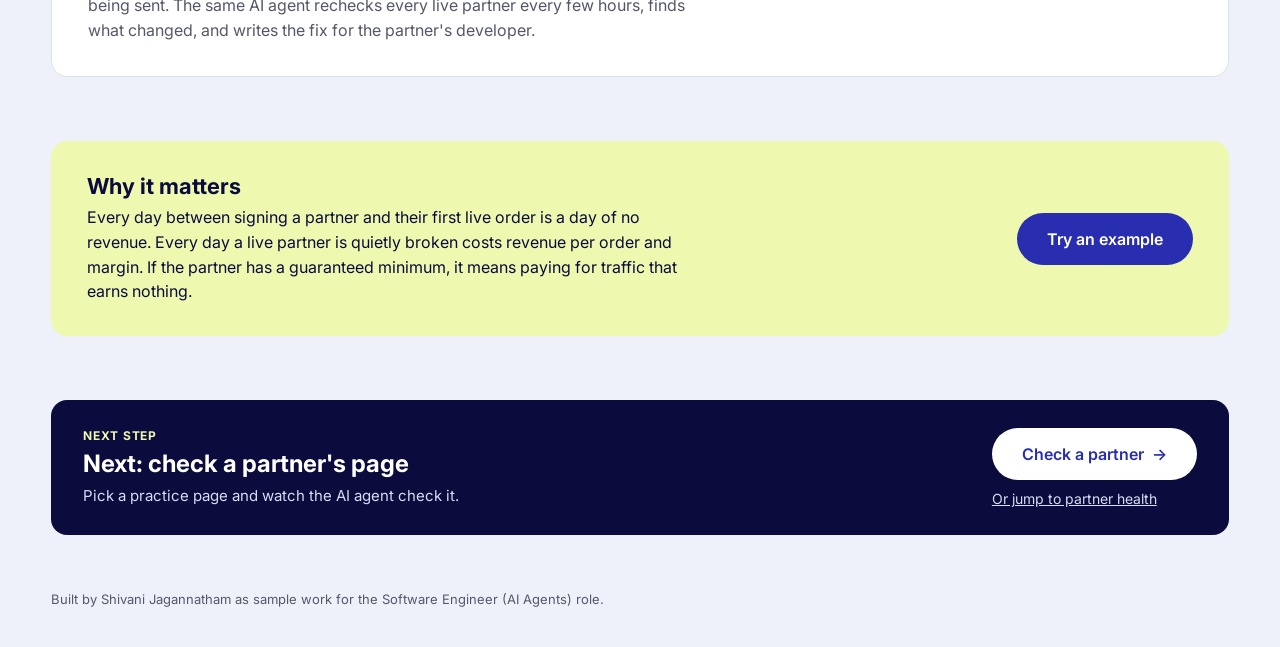
==== commit 55d83f5e: "Add a paste option, handle pages that can't be read, and reframe the site for the business side" ====
--- a/index.html
+++ b/index.html
@@ -35,7 +35,7 @@
       <div style="flex: 1 1 400px; min-width: 0; display: flex; flex-direction: column; gap: 20px">
         <p style="margin: 0; font-size: 14px; font-weight: 600; letter-spacing: 0.06em; text-transform: uppercase; color: #EEF9AF">For the partner team</p>
         <h1 style="margin: 0; font-size: 48px; line-height: 1.1; letter-spacing: -0.02em">Know a new partner is ready before their offers go live.</h1>
-        <p style="margin: 0; font-size: 19px; line-height: 1.55; color: #D9DCF3">An AI agent checks the partner's order confirmation page and tells you, in plain words, what has to be fixed and who should fix it.</p>
+        <p style="margin: 0; font-size: 19px; line-height: 1.55; color: #D9DCF3">An AI agent checks the partner's order confirmation page (the &quot;thanks for your order&quot; page) and tells you, in plain words, what has to be fixed and who should fix it.</p>
         <div style="display: flex; flex-wrap: wrap; align-items: center; gap: 14px 22px; padding-top: 6px">
           <a href="check.html" style="display: inline-flex; align-items: center; justify-content: center; min-height: 52px; padding: 0 30px; background: #292EB1; color: #FFFFFF; border-radius: 999px; font-weight: 600; font-size: 16px; text-decoration: none; background: #FFFFFF; color: #292EB1; gap: 8px">Check a partner <span aria-hidden="true">&rarr;</span></a>
           <a href="health.html" style="display: inline-flex; align-items: center; min-height: 52px; padding: 0 22px; border: 1px solid rgba(255,255,255,.5); color: #FFFFFF; border-radius: 999px; font-weight: 600; font-size: 16px; text-decoration: none">See partner health</a>
@@ -60,7 +60,7 @@
             </div>
             <div class="hpanel">
               <div class="hagent"><span class="havatar"><svg width="18" height="18" viewBox="0 0 24 24" fill="none" stroke="#FFFFFF" stroke-width="2" stroke-linecap="round" stroke-linejoin="round" aria-hidden="true"><rect x="5" y="8" width="14" height="11" rx="3"></rect><path d="M12 8V4"></path><circle cx="9.5" cy="13" r="1.1"></circle><circle cx="14.5" cy="13" r="1.1"></circle></svg></span><span><b>AI agent</b><small>Checking this page</small></span></div>
-              <ul class="hlist"><li class="hrow"><span class="hico"><span class="gl-anim gl-wait" style="animation: gl-out1 9s ease-out infinite"><svg width="18" height="18" viewBox="0 0 24 24" fill="none" stroke="#C3C6D4" stroke-width="2.2" stroke-dasharray="3 3" aria-hidden="true"><circle cx="12" cy="12" r="10"></circle></svg></span><span class="gl-anim" style="opacity: 0; animation: gl-in1 9s ease-out infinite"><svg width="18" height="18" viewBox="0 0 24 24" fill="none" stroke="#007F67" stroke-width="2.6" stroke-linecap="round" stroke-linejoin="round" aria-hidden="true"><circle cx="12" cy="12" r="10"></circle><path d="M7.5 12.5l3 3 6-6.5"></path></svg></span></span><span class="gl-anim" style="color: #9A9CAA; animation: gl-txt1 9s ease-out infinite">Offer spot is on the page</span></li><li class="hrow"><span class="hico"><span class="gl-anim gl-wait" style="animation: gl-out2 9s ease-out infinite"><svg width="18" height="18" viewBox="0 0 24 24" fill="none" stroke="#C3C6D4" stroke-width="2.2" stroke-dasharray="3 3" aria-hidden="true"><circle cx="12" cy="12" r="10"></circle></svg></span><span class="gl-anim" style="opacity: 0; animation: gl-in2 9s ease-out infinite"><svg width="18" height="18" viewBox="0 0 24 24" fill="none" stroke="#007F67" stroke-width="2.6" stroke-linecap="round" stroke-linejoin="round" aria-hidden="true"><circle cx="12" cy="12" r="10"></circle><path d="M7.5 12.5l3 3 6-6.5"></path></svg></span></span><span class="gl-anim" style="color: #9A9CAA; animation: gl-txt2 9s ease-out infinite">Order details are complete</span></li><li class="hrow"><span class="hico"><span class="gl-anim gl-wait" style="animation: gl-out3 9s ease-out infinite"><svg width="18" height="18" viewBox="0 0 24 24" fill="none" stroke="#C3C6D4" stroke-width="2.2" stroke-dasharray="3 3" aria-hidden="true"><circle cx="12" cy="12" r="10"></circle></svg></span><span class="gl-anim" style="opacity: 0; animation: gl-in3 9s ease-out infinite"><svg width="18" height="18" viewBox="0 0 24 24" fill="none" stroke="#007F67" stroke-width="2.6" stroke-linecap="round" stroke-linejoin="round" aria-hidden="true"><circle cx="12" cy="12" r="10"></circle><path d="M7.5 12.5l3 3 6-6.5"></path></svg></span></span><span class="gl-anim" style="color: #9A9CAA; animation: gl-txt3 9s ease-out infinite">Shopper email is protected</span></li><li class="hrow"><span class="hico"><span class="gl-anim gl-wait" style="animation: gl-out4 9s ease-out infinite"><svg width="18" height="18" viewBox="0 0 24 24" fill="none" stroke="#C3C6D4" stroke-width="2.2" stroke-dasharray="3 3" aria-hidden="true"><circle cx="12" cy="12" r="10"></circle></svg></span><span class="gl-anim" style="opacity: 0; animation: gl-in4 9s ease-out infinite"><svg width="18" height="18" viewBox="0 0 24 24" fill="none" stroke="#A3134F" stroke-width="2.6" stroke-linecap="round" aria-hidden="true"><circle cx="12" cy="12" r="10"></circle><path d="M12 7v6"></path><path d="M12 16.5v.5"></path></svg></span></span><span class="gl-anim" style="color: #9A9CAA; animation: gl-txt4 9s ease-out infinite">Sales go to the right account</span></li></ul>
+              <ul class="hlist"><li class="hrow"><span class="hico"><span class="gl-anim gl-wait" style="animation: gl-out1 9s ease-out infinite"><svg width="18" height="18" viewBox="0 0 24 24" fill="none" stroke="#C3C6D4" stroke-width="2.2" stroke-dasharray="3 3" aria-hidden="true"><circle cx="12" cy="12" r="10"></circle></svg></span><span class="gl-anim" style="opacity: 0; animation: gl-in1 9s ease-out infinite"><svg width="18" height="18" viewBox="0 0 24 24" fill="none" stroke="#007F67" stroke-width="2.6" stroke-linecap="round" stroke-linejoin="round" aria-hidden="true"><circle cx="12" cy="12" r="10"></circle><path d="M7.5 12.5l3 3 6-6.5"></path></svg></span></span><span class="gl-anim" style="color: #9A9CAA; animation: gl-txt1 9s ease-out infinite">Offer spot is on the page</span></li><li class="hrow"><span class="hico"><span class="gl-anim gl-wait" style="animation: gl-out2 9s ease-out infinite"><svg width="18" height="18" viewBox="0 0 24 24" fill="none" stroke="#C3C6D4" stroke-width="2.2" stroke-dasharray="3 3" aria-hidden="true"><circle cx="12" cy="12" r="10"></circle></svg></span><span class="gl-anim" style="opacity: 0; animation: gl-in2 9s ease-out infinite"><svg width="18" height="18" viewBox="0 0 24 24" fill="none" stroke="#007F67" stroke-width="2.6" stroke-linecap="round" stroke-linejoin="round" aria-hidden="true"><circle cx="12" cy="12" r="10"></circle><path d="M7.5 12.5l3 3 6-6.5"></path></svg></span></span><span class="gl-anim" style="color: #9A9CAA; animation: gl-txt2 9s ease-out infinite">Order details are complete</span></li><li class="hrow"><span class="hico"><span class="gl-anim gl-wait" style="animation: gl-out3 9s ease-out infinite"><svg width="18" height="18" viewBox="0 0 24 24" fill="none" stroke="#C3C6D4" stroke-width="2.2" stroke-dasharray="3 3" aria-hidden="true"><circle cx="12" cy="12" r="10"></circle></svg></span><span class="gl-anim" style="opacity: 0; animation: gl-in3 9s ease-out infinite"><svg width="18" height="18" viewBox="0 0 24 24" fill="none" stroke="#007F67" stroke-width="2.6" stroke-linecap="round" stroke-linejoin="round" aria-hidden="true"><circle cx="12" cy="12" r="10"></circle><path d="M7.5 12.5l3 3 6-6.5"></path></svg></span></span><span class="gl-anim" style="color: #9A9CAA; animation: gl-txt3 9s ease-out infinite">Shopper permission is sent</span></li><li class="hrow"><span class="hico"><span class="gl-anim gl-wait" style="animation: gl-out4 9s ease-out infinite"><svg width="18" height="18" viewBox="0 0 24 24" fill="none" stroke="#C3C6D4" stroke-width="2.2" stroke-dasharray="3 3" aria-hidden="true"><circle cx="12" cy="12" r="10"></circle></svg></span><span class="gl-anim" style="opacity: 0; animation: gl-in4 9s ease-out infinite"><svg width="18" height="18" viewBox="0 0 24 24" fill="none" stroke="#A3134F" stroke-width="2.6" stroke-linecap="round" aria-hidden="true"><circle cx="12" cy="12" r="10"></circle><path d="M12 7v6"></path><path d="M12 16.5v.5"></path></svg></span></span><span class="gl-anim" style="color: #9A9CAA; animation: gl-txt4 9s ease-out infinite">Sales go to the right account</span></li></ul>
               <div class="hverdict">
                 <span class="gl-anim gl-wait hchip hwait" style="animation: gl-out5 9s ease-out infinite">Checking...</span>
                 <span class="gl-anim hchip hbad" style="opacity: 0; animation: gl-in5 9s ease-out infinite">Not ready: 1 thing to fix</span>
@@ -90,9 +90,9 @@
         <h2 style="margin: 0; font-size: 28px; letter-spacing: -0.01em">What this is, why I built it, and how</h2>
       </div>
       <div style="display: grid; grid-template-columns: repeat(auto-fit, minmax(260px, 1fr)); gap: 16px">
-        <div class="card reveal" style="padding:24px;display:flex;flex-direction:column;gap:10px"><div class="aico"><svg width="22" height="22" viewBox="0 0 24 24" fill="none" stroke="#292EB1" stroke-width="2" stroke-linecap="round" stroke-linejoin="round" aria-hidden="true"><circle cx="12" cy="12" r="9"></circle><path d="M12 11v5"></path><circle cx="12" cy="7.5" r=".6" fill="#292EB1"></circle></svg></div><h3 style="margin:0;font-size:19px">What this is</h3><p style="margin:0;font-size:15px;line-height:1.6;color:#55576A">A working concept of a tool for Fluent&#39;s partner team. An AI agent checks a partner&#39;s checkout page before offers go live, then keeps watching it after launch. Everything on this site runs for real, on example pages I built.</p></div>
-        <div class="card reveal" style="padding:24px;display:flex;flex-direction:column;gap:10px"><div class="aico"><svg width="22" height="22" viewBox="0 0 24 24" fill="none" stroke="#292EB1" stroke-width="2" stroke-linecap="round" stroke-linejoin="round" aria-hidden="true"><path d="M12 3l2.6 5.6 6.1.6-4.6 4.1 1.3 6-5.4-3.2-5.4 3.2 1.3-6L3.3 9.2l6.1-.6z"></path></svg></div><h3 style="margin:0;font-size:19px">Why I built it</h3><p style="margin:0;font-size:15px;line-height:1.6;color:#55576A">I applied for Fluent&#39;s Software Engineer (AI Agents) role. Most of Fluent&#39;s business now runs through commerce partners, and getting each one live and keeping it working is still largely done by hand. A mistake there quietly costs the partner and Fluent money, so it felt like the right problem to try the job on.</p></div>
-        <div class="card reveal" style="padding:24px;display:flex;flex-direction:column;gap:10px"><div class="aico"><svg width="22" height="22" viewBox="0 0 24 24" fill="none" stroke="#292EB1" stroke-width="2" stroke-linecap="round" stroke-linejoin="round" aria-hidden="true"><path d="M4 6h10M4 12h16M4 18h12"></path><circle cx="18" cy="6" r="2"></circle><circle cx="20" cy="18" r="2"></circle></svg></div><h3 style="margin:0;font-size:19px">How I approached it</h3><ol style="margin:0;padding-left:18px;font-size:15px;line-height:1.6;color:#55576A"><li>Read public guides on how post-purchase offers are set up.</li><li>Listed the mistakes that fail quietly.</li><li>Built example pages with those mistakes.</li><li>Let the AI agent read the page, but kept the final call in code.</li><li>Tested it, including a page that tries to trick it.</li><li>Added monitoring for after launch.</li></ol></div>
+        <div class="card reveal" style="padding:24px;display:flex;flex-direction:column;gap:10px"><div class="aico"><svg width="22" height="22" viewBox="0 0 24 24" fill="none" stroke="#292EB1" stroke-width="2" stroke-linecap="round" stroke-linejoin="round" aria-hidden="true"><circle cx="12" cy="12" r="9"></circle><path d="M12 11v5"></path><circle cx="12" cy="7.5" r=".6" fill="#292EB1"></circle></svg></div><h3 style="margin:0;font-size:19px">What this is</h3><p style="margin:0;font-size:15px;line-height:1.6;color:#55576A">A working concept of a tool for Fluent&#39;s partner team. An AI agent checks a partner&#39;s checkout page before offers go live, then keeps watching it after launch. Everything on this site runs for real, on example pages I built and on any page you give it.</p></div>
+        <div class="card reveal" style="padding:24px;display:flex;flex-direction:column;gap:10px"><div class="aico"><svg width="22" height="22" viewBox="0 0 24 24" fill="none" stroke="#292EB1" stroke-width="2" stroke-linecap="round" stroke-linejoin="round" aria-hidden="true"><path d="M12 3l2.6 5.6 6.1.6-4.6 4.1 1.3 6-5.4-3.2-5.4 3.2 1.3-6L3.3 9.2l6.1-.6z"></path></svg></div><h3 style="margin:0;font-size:19px">Why I built it</h3><p style="margin:0;font-size:15px;line-height:1.6;color:#55576A">I applied for Fluent&#39;s Software Engineer (AI Agents) role. Most of Fluent&#39;s growth now comes from commerce partners, and every new partner has to be set up correctly and kept that way. A setup mistake quietly costs the partner and Fluent money, so it felt like the right problem to try the job on.</p></div>
+        <div class="card reveal" style="padding:24px;display:flex;flex-direction:column;gap:10px"><div class="aico"><svg width="22" height="22" viewBox="0 0 24 24" fill="none" stroke="#292EB1" stroke-width="2" stroke-linecap="round" stroke-linejoin="round" aria-hidden="true"><path d="M4 6h10M4 12h16M4 18h12"></path><circle cx="18" cy="6" r="2"></circle><circle cx="20" cy="18" r="2"></circle></svg></div><h3 style="margin:0;font-size:19px">How I approached it</h3><ol style="margin:0;padding-left:18px;font-size:15px;line-height:1.6;color:#55576A"><li>Read public guides on how post-purchase offers are set up, and wrote an example spec from them. A real version would use Fluent&#39;s own spec.</li><li>Listed the mistakes that fail quietly.</li><li>Built example pages with those mistakes.</li><li>Let the AI agent read the page, but kept the final call in code.</li><li>Tested it, including a page that tries to trick it.</li><li>Added monitoring for after launch.</li></ol></div>
       </div>
     </section>
 
@@ -124,18 +124,18 @@
         </div>
         <div class="pcardx reveal">
           <div class="viz" aria-hidden="true" style="flex-direction: column; justify-content: center; gap: 10px">
-            <div id="emailpill" class="pill bad">shopper@example.com</div>
-            <div id="emaillabel" class="plabel bad">Plain text: anyone can read it</div>
-          </div>
-          <h3>Shopper data isn't protected</h3>
-          <p>The shopper's email is shared as plain text instead of scrambled.</p>
-        </div>
-      </div>
-      <p style="margin: 0; font-size: 15px; color: #55576A">Today someone finds these by reading code and placing test orders. That can take days.</p>
+            <div id="emailpill" class="pill bad">consent: (not sent)</div>
+            <div id="emaillabel" class="plabel bad">No record the shopper agreed</div>
+          </div>
+          <h3>The shopper's permission isn't sent</h3>
+          <p>A new cookie banner or checkout update drops it, and nothing looks broken.</p>
+        </div>
+      </div>
+      <p style="margin: 0; font-size: 15px; color: #55576A">From the outside, it looks like finding these takes someone reading code and placing test orders for every new partner. I&#39;d like to learn how your team does it today.</p>
     </section>
 
     <section class="card reveal" style="padding: 36px; display: flex; flex-direction: column; gap: 26px">
-      <h2 style="margin: 0; font-size: 28px; letter-spacing: -0.01em">How it works</h2>
+      <h2 style="margin: 0; font-size: 28px; letter-spacing: -0.01em">What using it looks like</h2>
       <div class="how">
         <ol class="hsteps">
           <li><button type="button" class="hstep on" data-step="0"><span class="num">1</span><span><b>Pick a page</b><small>Choose a new partner's order confirmation page, or try an example.</small></span><i class="prog"></i></button></li>
@@ -151,7 +151,7 @@
           <div class="scene on" data-scene="0">
             <div class="sgrid">
               <div class="scard">Set up correctly</div><div class="scard pick">Uses a test account ID</div>
-              <div class="scard">Email in plain text</div><div class="scard">Offer code from a test server</div>
+              <div class="scard">Permission not sent</div><div class="scard">Offer code from a test version</div>
             </div>
             <div class="sbtn">Check this page</div>
           </div>
@@ -168,10 +168,19 @@
           <div><a href="check.html" class="btn">Try it yourself <span aria-hidden="true">&rarr;</span></a></div>
     </section>
 
+    <section class="reveal" style="display: flex; flex-direction: column; gap: 20px">
+      <h2 style="margin: 0; font-size: 28px; letter-spacing: -0.01em">Where it fits</h2>
+      <div style="display: grid; grid-template-columns: repeat(auto-fit, minmax(280px, 1fr)); gap: 16px">
+        <div class="card" style="padding: 24px; display: flex; flex-direction: column; gap: 10px"><h3 style="margin: 0; font-size: 19px">What it covers</h3><p style="margin: 0; font-size: 15px; line-height: 1.6; color: #55576A">Website partners who add the offer code to their own checkout. That&#39;s where setups vary most and mistakes hide.</p></div>
+        <div class="card" style="padding: 24px; display: flex; flex-direction: column; gap: 10px"><h3 style="margin: 0; font-size: 19px">What it leaves out</h3><p style="margin: 0; font-size: 15px; line-height: 1.6; color: #55576A">Shopify merchants who install through an app like Rebuy Monetize, partners using the app SDK, and in-store partners have their own setup paths, so I left them out.</p></div>
+        <div class="card" style="padding: 24px; display: flex; flex-direction: column; gap: 10px"><h3 style="margin: 0; font-size: 19px">Why an AI agent</h3><p style="margin: 0; font-size: 15px; line-height: 1.6; color: #55576A">Fixed rules handle pages set up the standard way, and they run first. Many partners set things up their own way, through tag managers and data layers. That&#39;s where the agent earns its place: it reads the setup like an engineer would and writes the fix in the developer&#39;s terms. Fixed rules still make the final call.</p></div>
+      </div>
+    </section>
+
     <section class="card reveal" style="padding: 32px 36px; display: flex; flex-wrap: wrap; align-items: center; justify-content: space-between; gap: 20px">
       <div style="display: flex; flex-direction: column; gap: 8px; max-width: 620px">
         <h2 style="margin: 0; font-size: 28px; letter-spacing: -0.01em">After launch, it keeps watching</h2>
-        <p style="margin: 0; font-size: 16px; line-height: 1.6; color: #55576A">Partners update their sites all the time. The same AI agent rechecks every live partner every few hours and alerts the team the moment a change breaks offers, with the fix, before the partner notices lower earnings.</p>
+        <p style="margin: 0; font-size: 16px; line-height: 1.6; color: #55576A">Partners update their sites all the time. When offers stop showing, your own numbers drop, but they can&#39;t say why. Some breaks don&#39;t cause a drop at all: offers keep showing while sales go to a test account or the shopper&#39;s permission stops being sent. The same AI agent rechecks every live partner every few hours, finds what changed, and writes the fix for the partner&#39;s developer.</p>
       </div>
       <a href="health.html" class="btn" style="color: #FFFFFF">See partner health</a>
     </section>
@@ -179,7 +188,7 @@
     <section class="reveal" style="background: #EEF9AF; border-radius: 16px; padding: 32px 36px; display: flex; flex-wrap: wrap; align-items: center; justify-content: space-between; gap: 20px">
       <div style="display: flex; flex-direction: column; gap: 6px; max-width: 620px">
         <h2 style="margin: 0; font-size: 22px; color: #0B0B3D">Why it matters</h2>
-        <p style="margin: 0; font-size: 16px; line-height: 1.55; color: #0B0B3D">Once offers are live, a partner earns on every order. Each day a setup problem delays launch, that money is missed by the partner and by Fluent.</p>
+        <p style="margin: 0; font-size: 16px; line-height: 1.55; color: #0B0B3D">Every day between signing a partner and their first live order is a day of no revenue. Every day a live partner is quietly broken costs revenue per order and margin. If the partner has a guaranteed minimum, it means paying for traffic that earns nothing.</p>
       </div>
       <a href="check.html" style="display: inline-flex; align-items: center; justify-content: center; min-height: 52px; padding: 0 30px; background: #292EB1; color: #FFFFFF; border-radius: 999px; font-weight: 600; font-size: 16px; text-decoration: none">Try an example</a>
     </section>
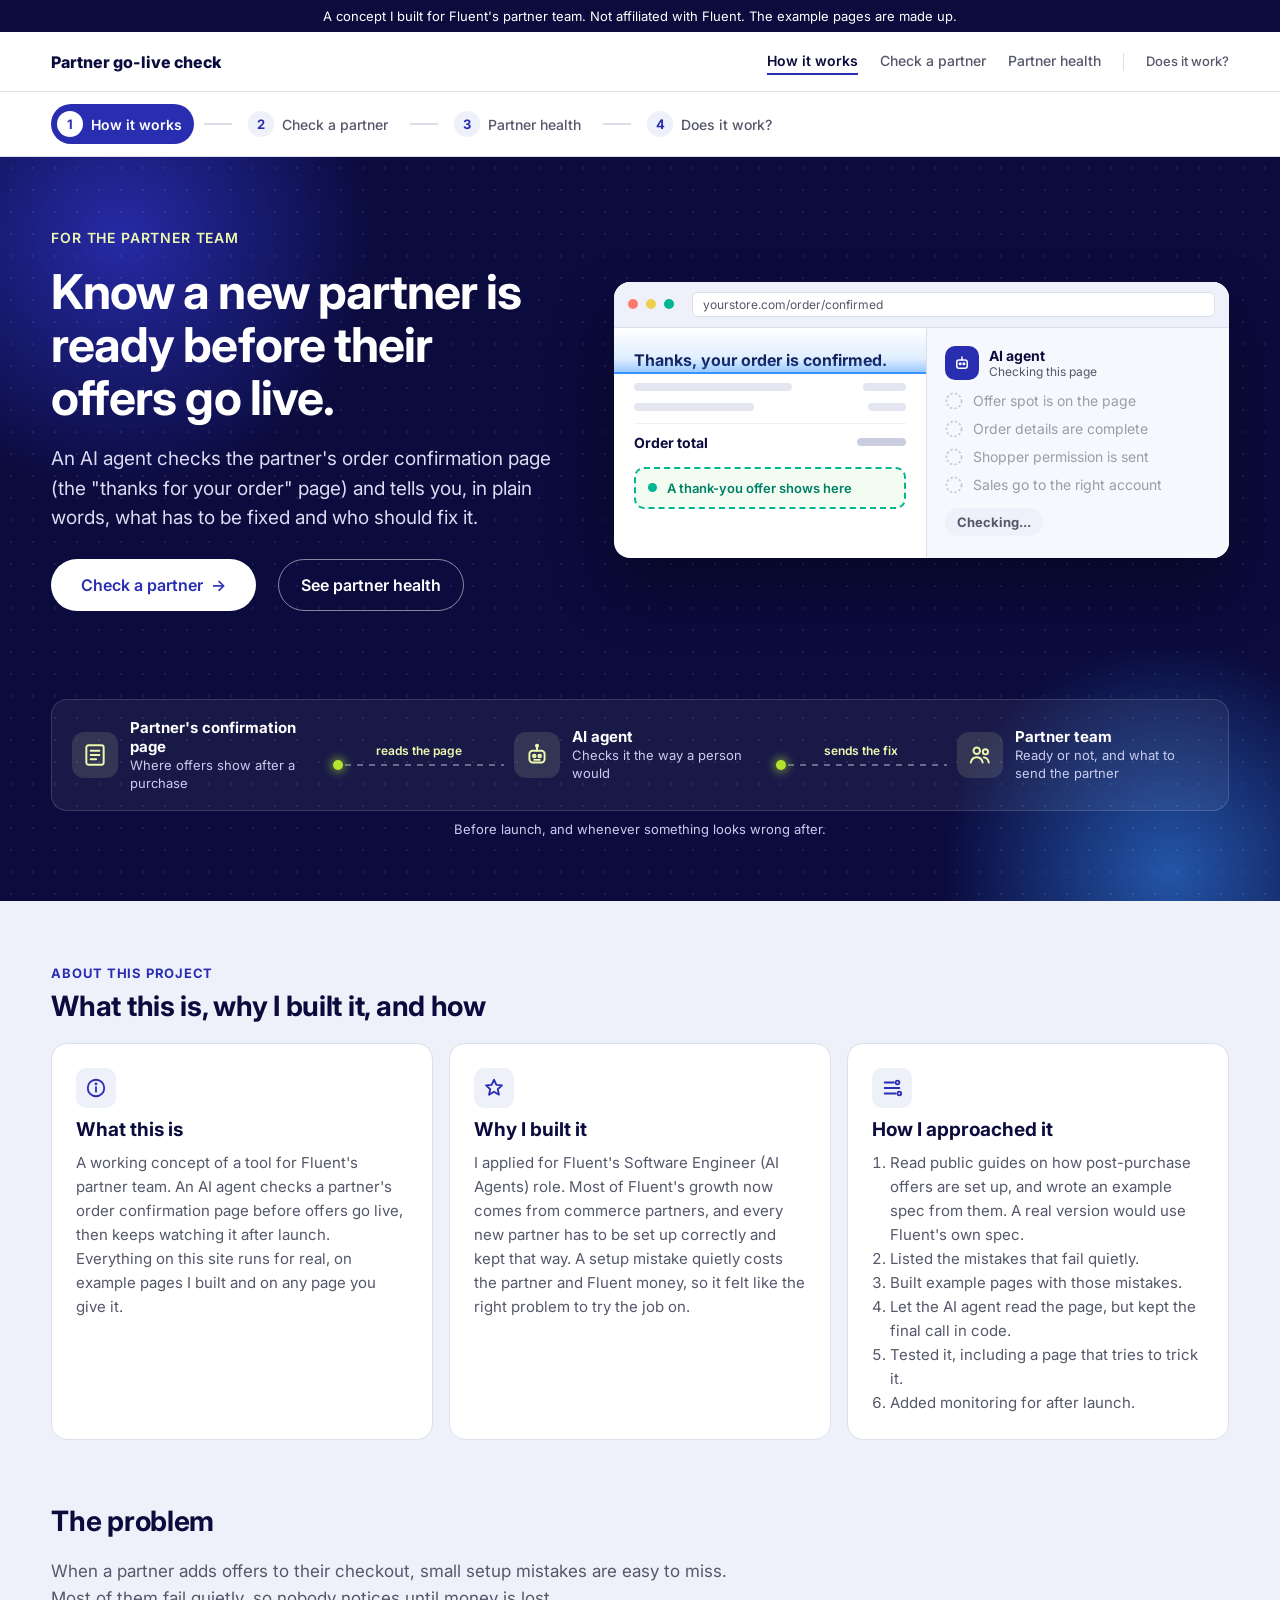
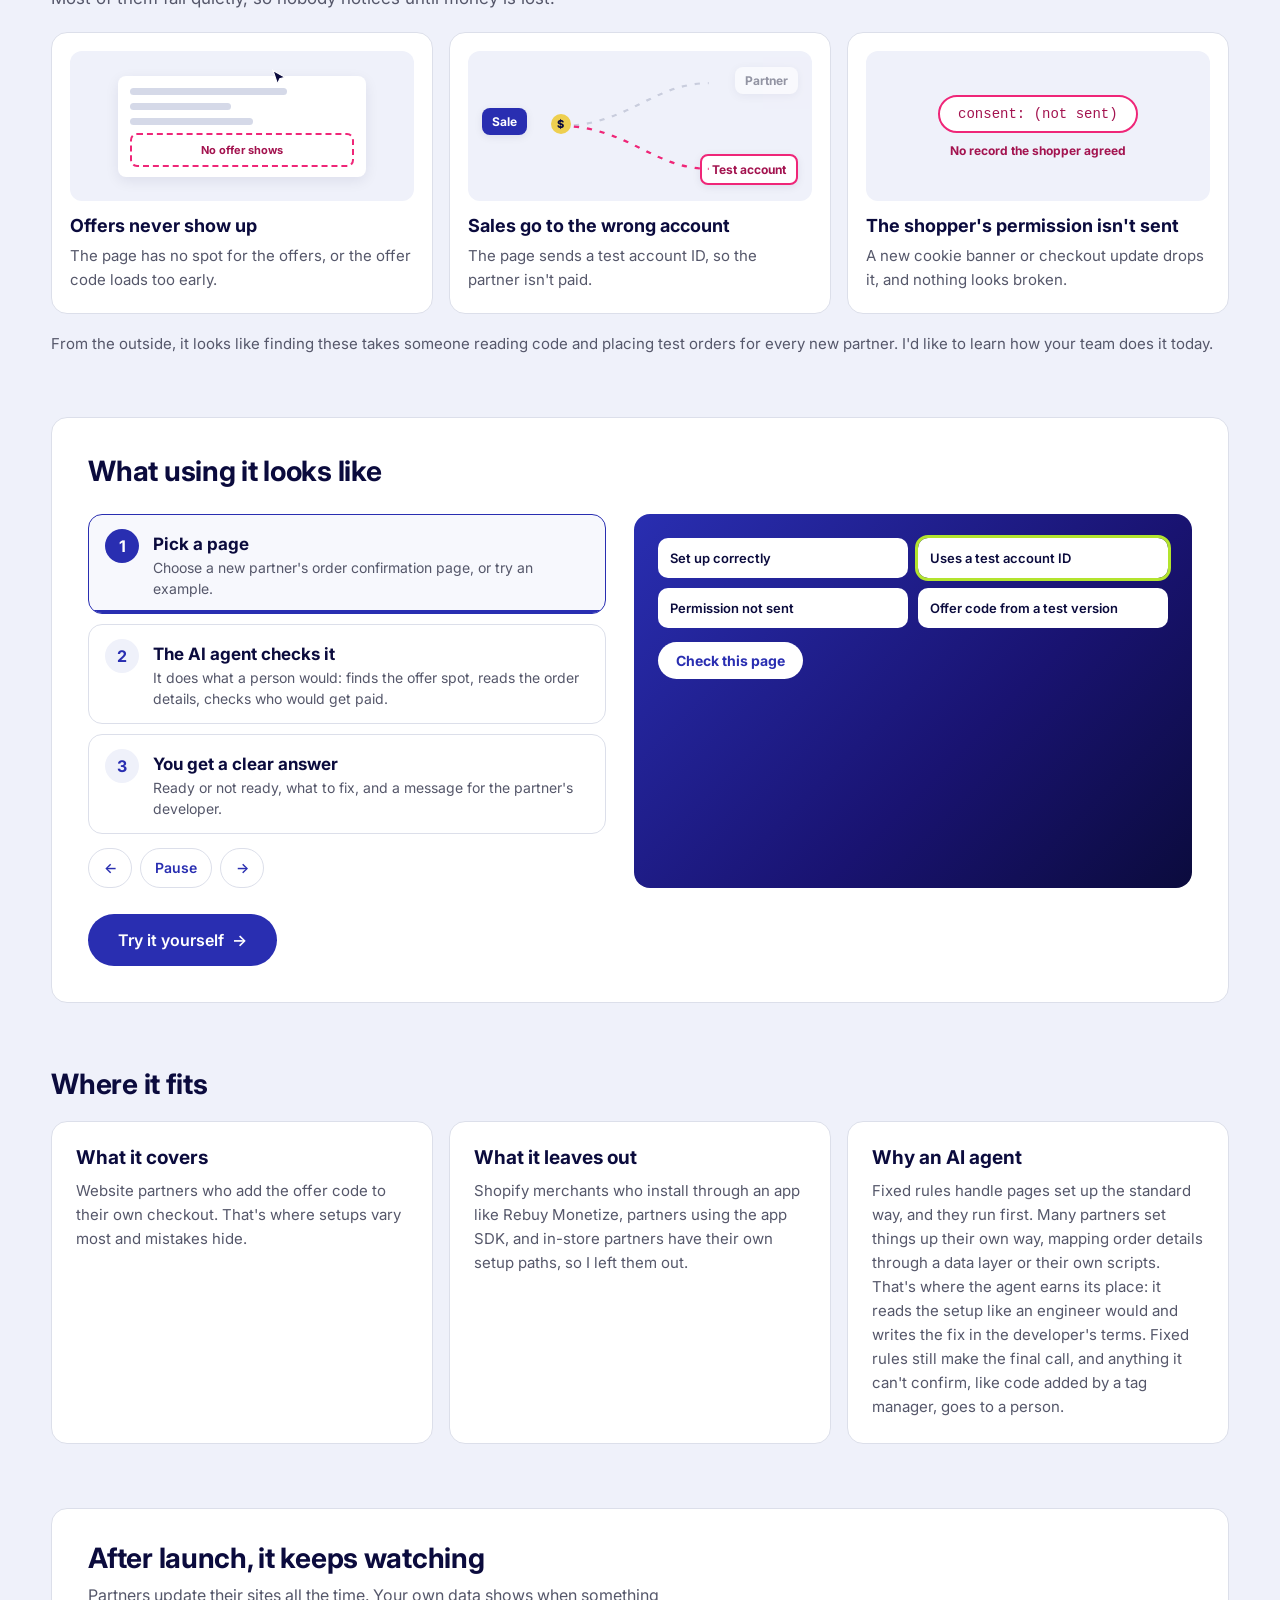
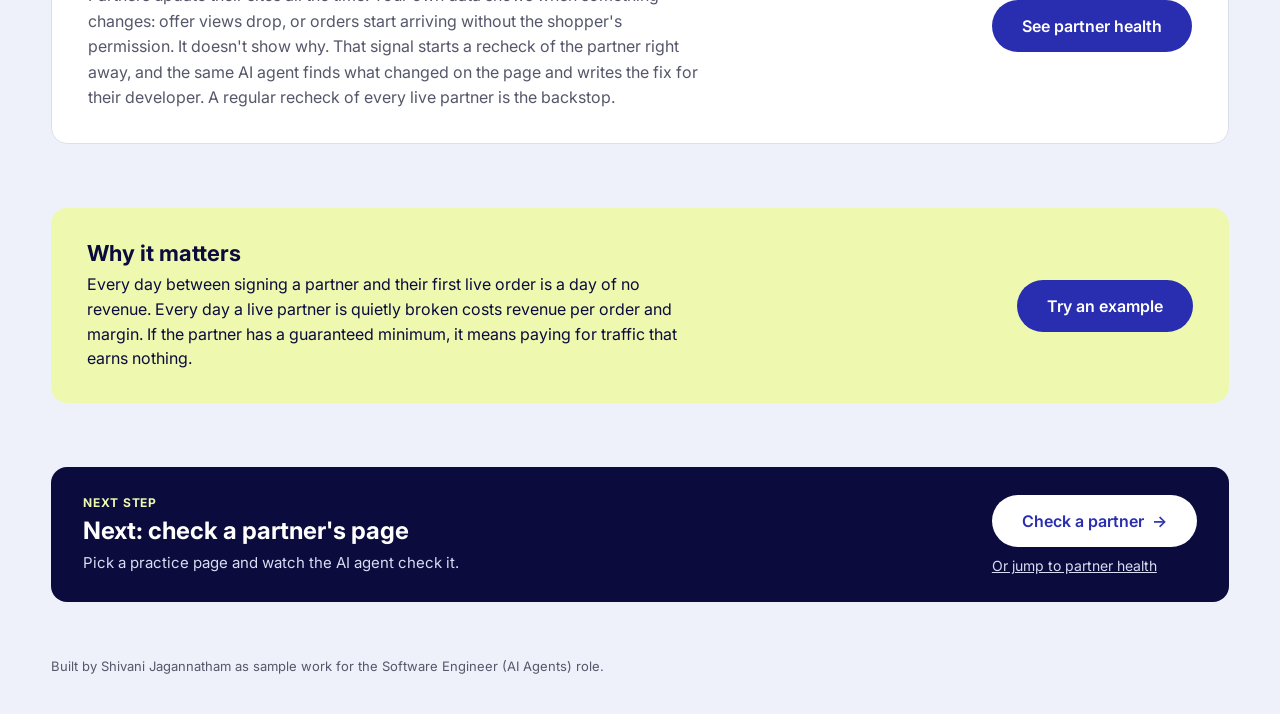
==== commit 7d238746: "Signal-first partner health demo and wording fixes from review" ====
--- a/index.html
+++ b/index.html
@@ -13,7 +13,7 @@
 <body data-page="home">
 
 <div style="font-family: Inter, system-ui, sans-serif; color: #0B0B3D; background: #EFF1FA; min-height: 100vh">
-  <div style="background: #0B0B3D; color: #FFFFFF; font-size: 13px; text-align: center; padding: 8px 16px">A concept I built for Fluent's partner onboarding. Not affiliated with Fluent. The example pages are made up.</div>
+  <div style="background: #0B0B3D; color: #FFFFFF; font-size: 13px; text-align: center; padding: 8px 16px">A concept I built for Fluent's partner team. Not affiliated with Fluent. The example pages are made up.</div>
   <header style="background: #FFFFFF; border-bottom: 1px solid #DCDFEA">
     <div style="max-width: 1440px; margin: 0 auto; padding: 16px clamp(20px, 4vw, 64px); display: flex; flex-wrap: wrap; justify-content: space-between; align-items: center; gap: 12px">
       <a href="index.html" style="font-weight: 800; font-size: 16px; color: #0B0B3D; text-decoration: none">Partner go-live check</a>
@@ -44,7 +44,7 @@
       </div>
 
       <div style="flex: 1 1 500px; min-width: 0">
-        <div class="hwin" aria-hidden="true">
+        <div class="hwin" aria-hidden="true" title="Try a check" style="cursor: pointer">
           <div class="hbar">
             <span style="background: #FF7B69"></span><span style="background: #EECF4F"></span><span style="background: #00B592"></span>
             <em>yourstore.com/order/confirmed</em>
@@ -72,14 +72,14 @@
 
     </div>
   <div style="position: relative; max-width: 1440px; margin: 0 auto; padding: 0 clamp(20px, 4vw, 64px) 64px">
-    <div class="flow" role="img" aria-label="How it works: the AI agent reads the partner's checkout page and sends the partner team a plain answer and the fix, before launch and every few hours after.">
-      <div class="fnode"><div class="fico"><svg width="26" height="26" viewBox="0 0 24 24" fill="none" stroke="#EEF9AF" stroke-width="1.8" stroke-linecap="round" stroke-linejoin="round" aria-hidden="true"><rect x="4" y="3" width="16" height="18" rx="2"></rect><path d="M8 8h8M8 12h8M8 16h5"></path></svg></div><div><b>Partner's checkout page</b><span>Where offers show after a purchase</span></div></div>
+    <div class="flow" role="img" aria-label="How it works: the AI agent reads the partner's order confirmation page and sends the partner team a plain answer and the fix, before launch and every few hours after.">
+      <div class="fnode"><div class="fico"><svg width="26" height="26" viewBox="0 0 24 24" fill="none" stroke="#EEF9AF" stroke-width="1.8" stroke-linecap="round" stroke-linejoin="round" aria-hidden="true"><rect x="4" y="3" width="16" height="18" rx="2"></rect><path d="M8 8h8M8 12h8M8 16h5"></path></svg></div><div><b>Partner's confirmation page</b><span>Where offers show after a purchase</span></div></div>
       <div class="flink" aria-hidden="true"><span class="flabel">reads the page</span><span class="ftrack"><i></i></span></div>
       <div class="fnode"><div class="fico"><svg width="26" height="26" viewBox="0 0 24 24" fill="none" stroke="#EEF9AF" stroke-width="1.8" stroke-linecap="round" stroke-linejoin="round" aria-hidden="true"><rect x="5" y="8" width="14" height="11" rx="3"></rect><path d="M12 8V4"></path><circle cx="12" cy="3.5" r="1"></circle><circle cx="9.5" cy="13" r="1.2"></circle><circle cx="14.5" cy="13" r="1.2"></circle><path d="M9.5 16.5h5"></path></svg></div><div><b>AI agent</b><span>Checks it the way a person would</span></div></div>
       <div class="flink" aria-hidden="true"><span class="flabel">sends the fix</span><span class="ftrack"><i></i></span></div>
       <div class="fnode"><div class="fico"><svg width="26" height="26" viewBox="0 0 24 24" fill="none" stroke="#EEF9AF" stroke-width="1.8" stroke-linecap="round" stroke-linejoin="round" aria-hidden="true"><circle cx="9" cy="8" r="3"></circle><path d="M3.5 19c.6-3 2.8-5 5.5-5s4.9 2 5.5 5"></path><circle cx="17" cy="9" r="2.4"></circle><path d="M15.5 14.2c2.3.2 4.1 1.9 4.6 4.8"></path></svg></div><div><b>Partner team</b><span>Ready or not, and what to send the partner</span></div></div>
     </div>
-    <p class="fnote">Before launch, and every few hours after.</p>
+    <p class="fnote">Before launch, and whenever something looks wrong after.</p>
   </div>
   </section>
 
@@ -90,7 +90,7 @@
         <h2 style="margin: 0; font-size: 28px; letter-spacing: -0.01em">What this is, why I built it, and how</h2>
       </div>
       <div style="display: grid; grid-template-columns: repeat(auto-fit, minmax(260px, 1fr)); gap: 16px">
-        <div class="card reveal" style="padding:24px;display:flex;flex-direction:column;gap:10px"><div class="aico"><svg width="22" height="22" viewBox="0 0 24 24" fill="none" stroke="#292EB1" stroke-width="2" stroke-linecap="round" stroke-linejoin="round" aria-hidden="true"><circle cx="12" cy="12" r="9"></circle><path d="M12 11v5"></path><circle cx="12" cy="7.5" r=".6" fill="#292EB1"></circle></svg></div><h3 style="margin:0;font-size:19px">What this is</h3><p style="margin:0;font-size:15px;line-height:1.6;color:#55576A">A working concept of a tool for Fluent&#39;s partner team. An AI agent checks a partner&#39;s checkout page before offers go live, then keeps watching it after launch. Everything on this site runs for real, on example pages I built and on any page you give it.</p></div>
+        <div class="card reveal" style="padding:24px;display:flex;flex-direction:column;gap:10px"><div class="aico"><svg width="22" height="22" viewBox="0 0 24 24" fill="none" stroke="#292EB1" stroke-width="2" stroke-linecap="round" stroke-linejoin="round" aria-hidden="true"><circle cx="12" cy="12" r="9"></circle><path d="M12 11v5"></path><circle cx="12" cy="7.5" r=".6" fill="#292EB1"></circle></svg></div><h3 style="margin:0;font-size:19px">What this is</h3><p style="margin:0;font-size:15px;line-height:1.6;color:#55576A">A working concept of a tool for Fluent&#39;s partner team. An AI agent checks a partner&#39;s order confirmation page before offers go live, then keeps watching it after launch. Everything on this site runs for real, on example pages I built and on any page you give it.</p></div>
         <div class="card reveal" style="padding:24px;display:flex;flex-direction:column;gap:10px"><div class="aico"><svg width="22" height="22" viewBox="0 0 24 24" fill="none" stroke="#292EB1" stroke-width="2" stroke-linecap="round" stroke-linejoin="round" aria-hidden="true"><path d="M12 3l2.6 5.6 6.1.6-4.6 4.1 1.3 6-5.4-3.2-5.4 3.2 1.3-6L3.3 9.2l6.1-.6z"></path></svg></div><h3 style="margin:0;font-size:19px">Why I built it</h3><p style="margin:0;font-size:15px;line-height:1.6;color:#55576A">I applied for Fluent&#39;s Software Engineer (AI Agents) role. Most of Fluent&#39;s growth now comes from commerce partners, and every new partner has to be set up correctly and kept that way. A setup mistake quietly costs the partner and Fluent money, so it felt like the right problem to try the job on.</p></div>
         <div class="card reveal" style="padding:24px;display:flex;flex-direction:column;gap:10px"><div class="aico"><svg width="22" height="22" viewBox="0 0 24 24" fill="none" stroke="#292EB1" stroke-width="2" stroke-linecap="round" stroke-linejoin="round" aria-hidden="true"><path d="M4 6h10M4 12h16M4 18h12"></path><circle cx="18" cy="6" r="2"></circle><circle cx="20" cy="18" r="2"></circle></svg></div><h3 style="margin:0;font-size:19px">How I approached it</h3><ol style="margin:0;padding-left:18px;font-size:15px;line-height:1.6;color:#55576A"><li>Read public guides on how post-purchase offers are set up, and wrote an example spec from them. A real version would use Fluent&#39;s own spec.</li><li>Listed the mistakes that fail quietly.</li><li>Built example pages with those mistakes.</li><li>Let the AI agent read the page, but kept the final call in code.</li><li>Tested it, including a page that tries to trick it.</li><li>Added monitoring for after launch.</li></ol></div>
       </div>
@@ -173,14 +173,14 @@
       <div style="display: grid; grid-template-columns: repeat(auto-fit, minmax(280px, 1fr)); gap: 16px">
         <div class="card" style="padding: 24px; display: flex; flex-direction: column; gap: 10px"><h3 style="margin: 0; font-size: 19px">What it covers</h3><p style="margin: 0; font-size: 15px; line-height: 1.6; color: #55576A">Website partners who add the offer code to their own checkout. That&#39;s where setups vary most and mistakes hide.</p></div>
         <div class="card" style="padding: 24px; display: flex; flex-direction: column; gap: 10px"><h3 style="margin: 0; font-size: 19px">What it leaves out</h3><p style="margin: 0; font-size: 15px; line-height: 1.6; color: #55576A">Shopify merchants who install through an app like Rebuy Monetize, partners using the app SDK, and in-store partners have their own setup paths, so I left them out.</p></div>
-        <div class="card" style="padding: 24px; display: flex; flex-direction: column; gap: 10px"><h3 style="margin: 0; font-size: 19px">Why an AI agent</h3><p style="margin: 0; font-size: 15px; line-height: 1.6; color: #55576A">Fixed rules handle pages set up the standard way, and they run first. Many partners set things up their own way, through tag managers and data layers. That&#39;s where the agent earns its place: it reads the setup like an engineer would and writes the fix in the developer&#39;s terms. Fixed rules still make the final call.</p></div>
+        <div class="card" style="padding: 24px; display: flex; flex-direction: column; gap: 10px"><h3 style="margin: 0; font-size: 19px">Why an AI agent</h3><p style="margin: 0; font-size: 15px; line-height: 1.6; color: #55576A">Fixed rules handle pages set up the standard way, and they run first. Many partners set things up their own way, mapping order details through a data layer or their own scripts. That&#39;s where the agent earns its place: it reads the setup like an engineer would and writes the fix in the developer&#39;s terms. Fixed rules still make the final call, and anything it can&#39;t confirm, like code added by a tag manager, goes to a person.</p></div>
       </div>
     </section>
 
     <section class="card reveal" style="padding: 32px 36px; display: flex; flex-wrap: wrap; align-items: center; justify-content: space-between; gap: 20px">
       <div style="display: flex; flex-direction: column; gap: 8px; max-width: 620px">
         <h2 style="margin: 0; font-size: 28px; letter-spacing: -0.01em">After launch, it keeps watching</h2>
-        <p style="margin: 0; font-size: 16px; line-height: 1.6; color: #55576A">Partners update their sites all the time. When offers stop showing, your own numbers drop, but they can&#39;t say why. Some breaks don&#39;t cause a drop at all: offers keep showing while sales go to a test account or the shopper&#39;s permission stops being sent. The same AI agent rechecks every live partner every few hours, finds what changed, and writes the fix for the partner&#39;s developer.</p>
+        <p style="margin: 0; font-size: 16px; line-height: 1.6; color: #55576A">Partners update their sites all the time. Your own data shows when something changes: offer views drop, or orders start arriving without the shopper&#39;s permission. It doesn&#39;t show why. That signal starts a recheck of the partner right away, and the same AI agent finds what changed on the page and writes the fix for their developer. A regular recheck of every live partner is the backstop.</p>
       </div>
       <a href="health.html" class="btn" style="color: #FFFFFF">See partner health</a>
     </section>
--- a/site.css
+++ b/site.css
@@ -149,7 +149,7 @@
 @media (max-width:600px){.jline{width:12px}.jstep span:last-child{font-size:13px}}
 .btn{gap:8px}
 @media (max-width:600px){
-  nav[aria-label="Main"] > a:nth-of-type(-n+3), nav[aria-label="Main"] > span{display:none}
+  nav[aria-label="Main"]{display:none !important}
   .journey-in{padding:10px 16px}
 }
 
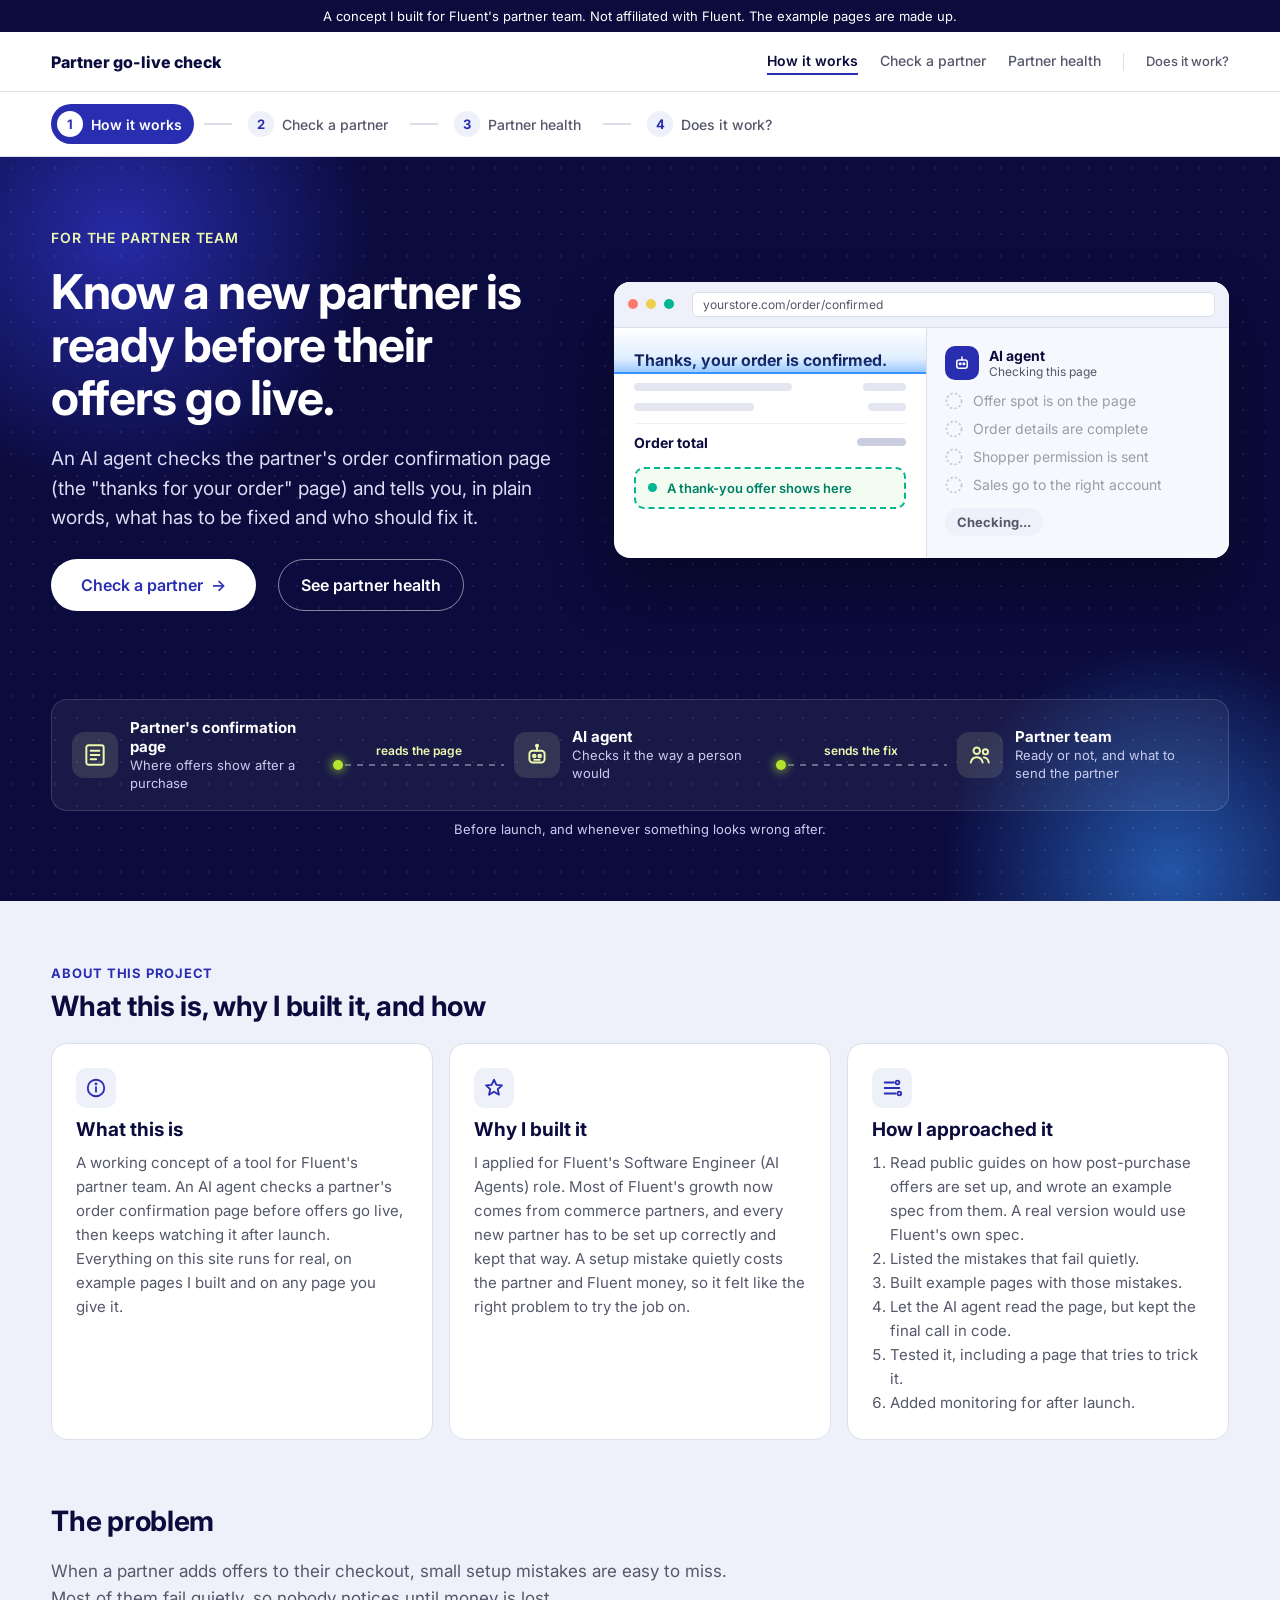
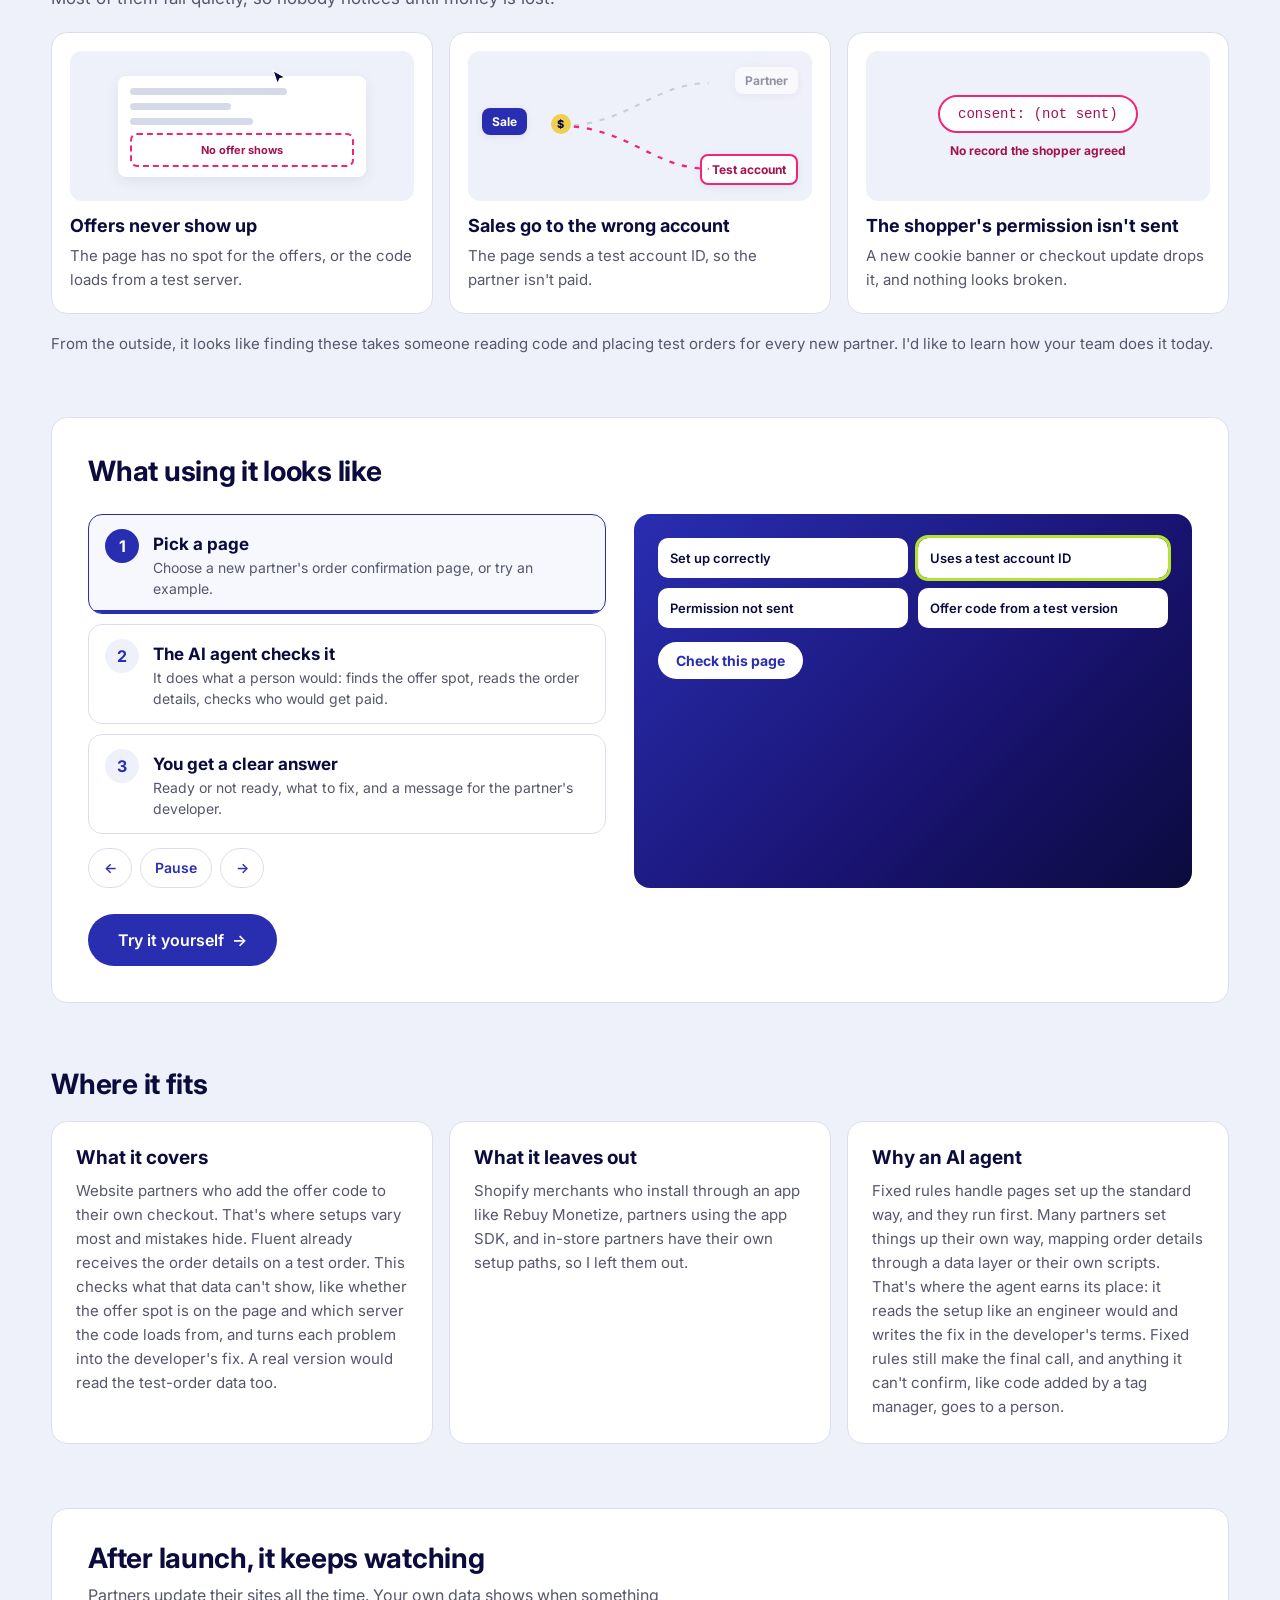
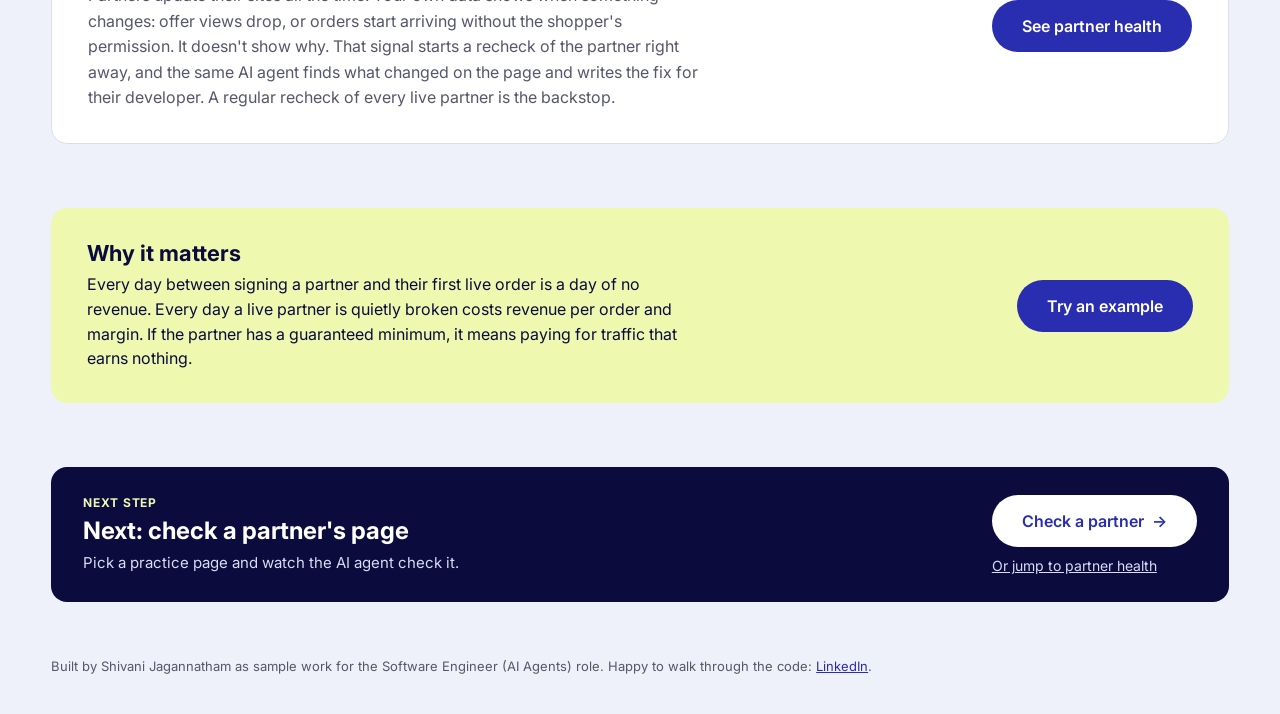
==== commit 0fdbb7ef: "Fixes from the second review: clearer results, what changed on the page, contact link" ====
--- a/index.html
+++ b/index.html
@@ -109,7 +109,7 @@
             <svg class="cursor" width="18" height="18" viewBox="0 0 24 24"><path d="M4 2l16 9-7 2-3 7z" fill="#0B0B3D" stroke="#FFFFFF" stroke-width="1.5"></path></svg>
           </div>
           <h3>Offers never show up</h3>
-          <p>The page has no spot for the offers, or the offer code loads too early.</p>
+          <p>The page has no spot for the offers, or the code loads from a test server.</p>
         </div>
         <div class="pcardx reveal">
           <div class="viz" aria-hidden="true">
@@ -171,7 +171,7 @@
     <section class="reveal" style="display: flex; flex-direction: column; gap: 20px">
       <h2 style="margin: 0; font-size: 28px; letter-spacing: -0.01em">Where it fits</h2>
       <div style="display: grid; grid-template-columns: repeat(auto-fit, minmax(280px, 1fr)); gap: 16px">
-        <div class="card" style="padding: 24px; display: flex; flex-direction: column; gap: 10px"><h3 style="margin: 0; font-size: 19px">What it covers</h3><p style="margin: 0; font-size: 15px; line-height: 1.6; color: #55576A">Website partners who add the offer code to their own checkout. That&#39;s where setups vary most and mistakes hide.</p></div>
+        <div class="card" style="padding: 24px; display: flex; flex-direction: column; gap: 10px"><h3 style="margin: 0; font-size: 19px">What it covers</h3><p style="margin: 0; font-size: 15px; line-height: 1.6; color: #55576A">Website partners who add the offer code to their own checkout. That&#39;s where setups vary most and mistakes hide. Fluent already receives the order details on a test order. This checks what that data can&#39;t show, like whether the offer spot is on the page and which server the code loads from, and turns each problem into the developer&#39;s fix. A real version would read the test-order data too.</p></div>
         <div class="card" style="padding: 24px; display: flex; flex-direction: column; gap: 10px"><h3 style="margin: 0; font-size: 19px">What it leaves out</h3><p style="margin: 0; font-size: 15px; line-height: 1.6; color: #55576A">Shopify merchants who install through an app like Rebuy Monetize, partners using the app SDK, and in-store partners have their own setup paths, so I left them out.</p></div>
         <div class="card" style="padding: 24px; display: flex; flex-direction: column; gap: 10px"><h3 style="margin: 0; font-size: 19px">Why an AI agent</h3><p style="margin: 0; font-size: 15px; line-height: 1.6; color: #55576A">Fixed rules handle pages set up the standard way, and they run first. Many partners set things up their own way, mapping order details through a data layer or their own scripts. That&#39;s where the agent earns its place: it reads the setup like an engineer would and writes the fix in the developer&#39;s terms. Fixed rules still make the final call, and anything it can&#39;t confirm, like code added by a tag manager, goes to a person.</p></div>
       </div>
@@ -194,7 +194,7 @@
     </section>
   </main>
 
-  <footer style="max-width: 1440px; margin: 0 auto; padding: 0 clamp(20px, 4vw, 64px) 40px; font-size: 13px; color: #55576A">Built by Shivani Jagannatham as sample work for the Software Engineer (AI Agents) role.</footer>
+  <footer style="max-width: 1440px; margin: 0 auto; padding: 0 clamp(20px, 4vw, 64px) 40px; font-size: 13px; color: #55576A">Built by Shivani Jagannatham as sample work for the Software Engineer (AI Agents) role. Happy to walk through the code: <a href="https://www.linkedin.com/in/shivani-jagannatham" style="color: #292EB1">LinkedIn</a>.</footer>
 </div>
 <script src="home.js"></script>
 <script src="nav.js"></script>
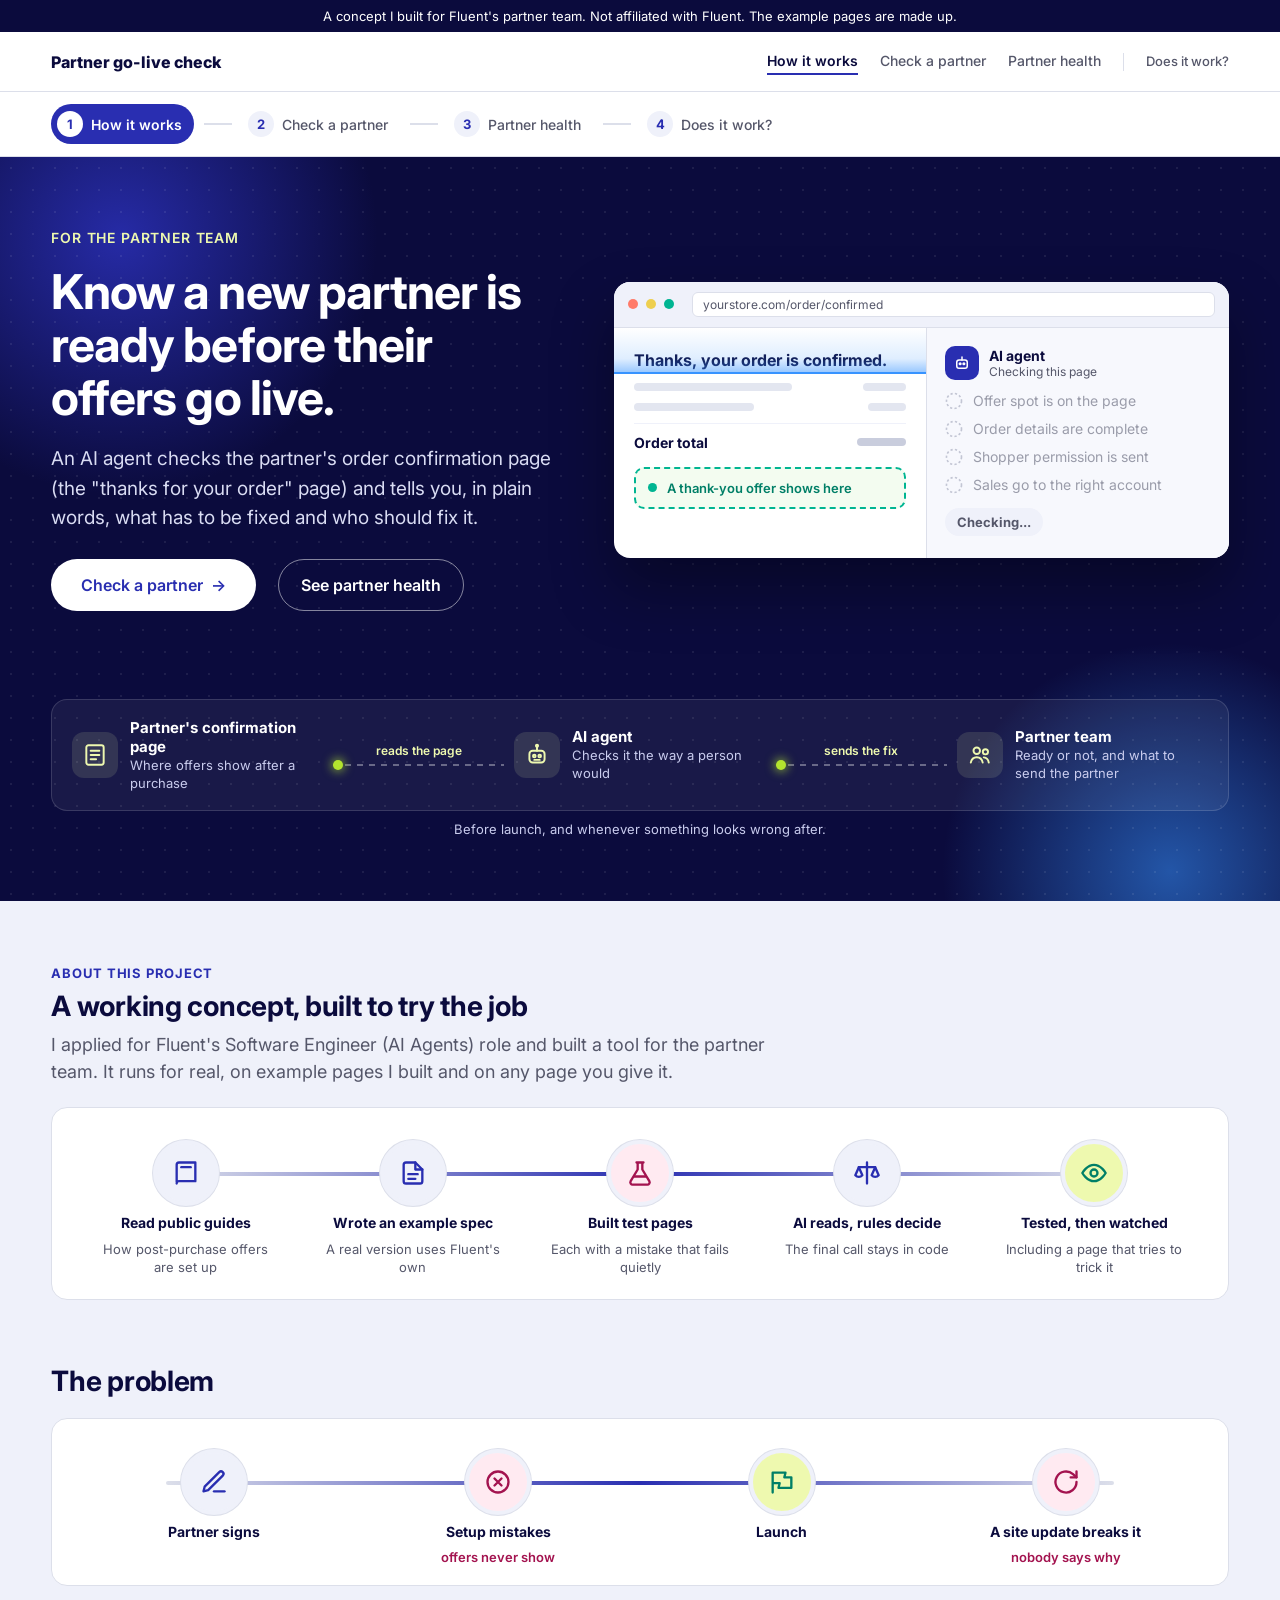
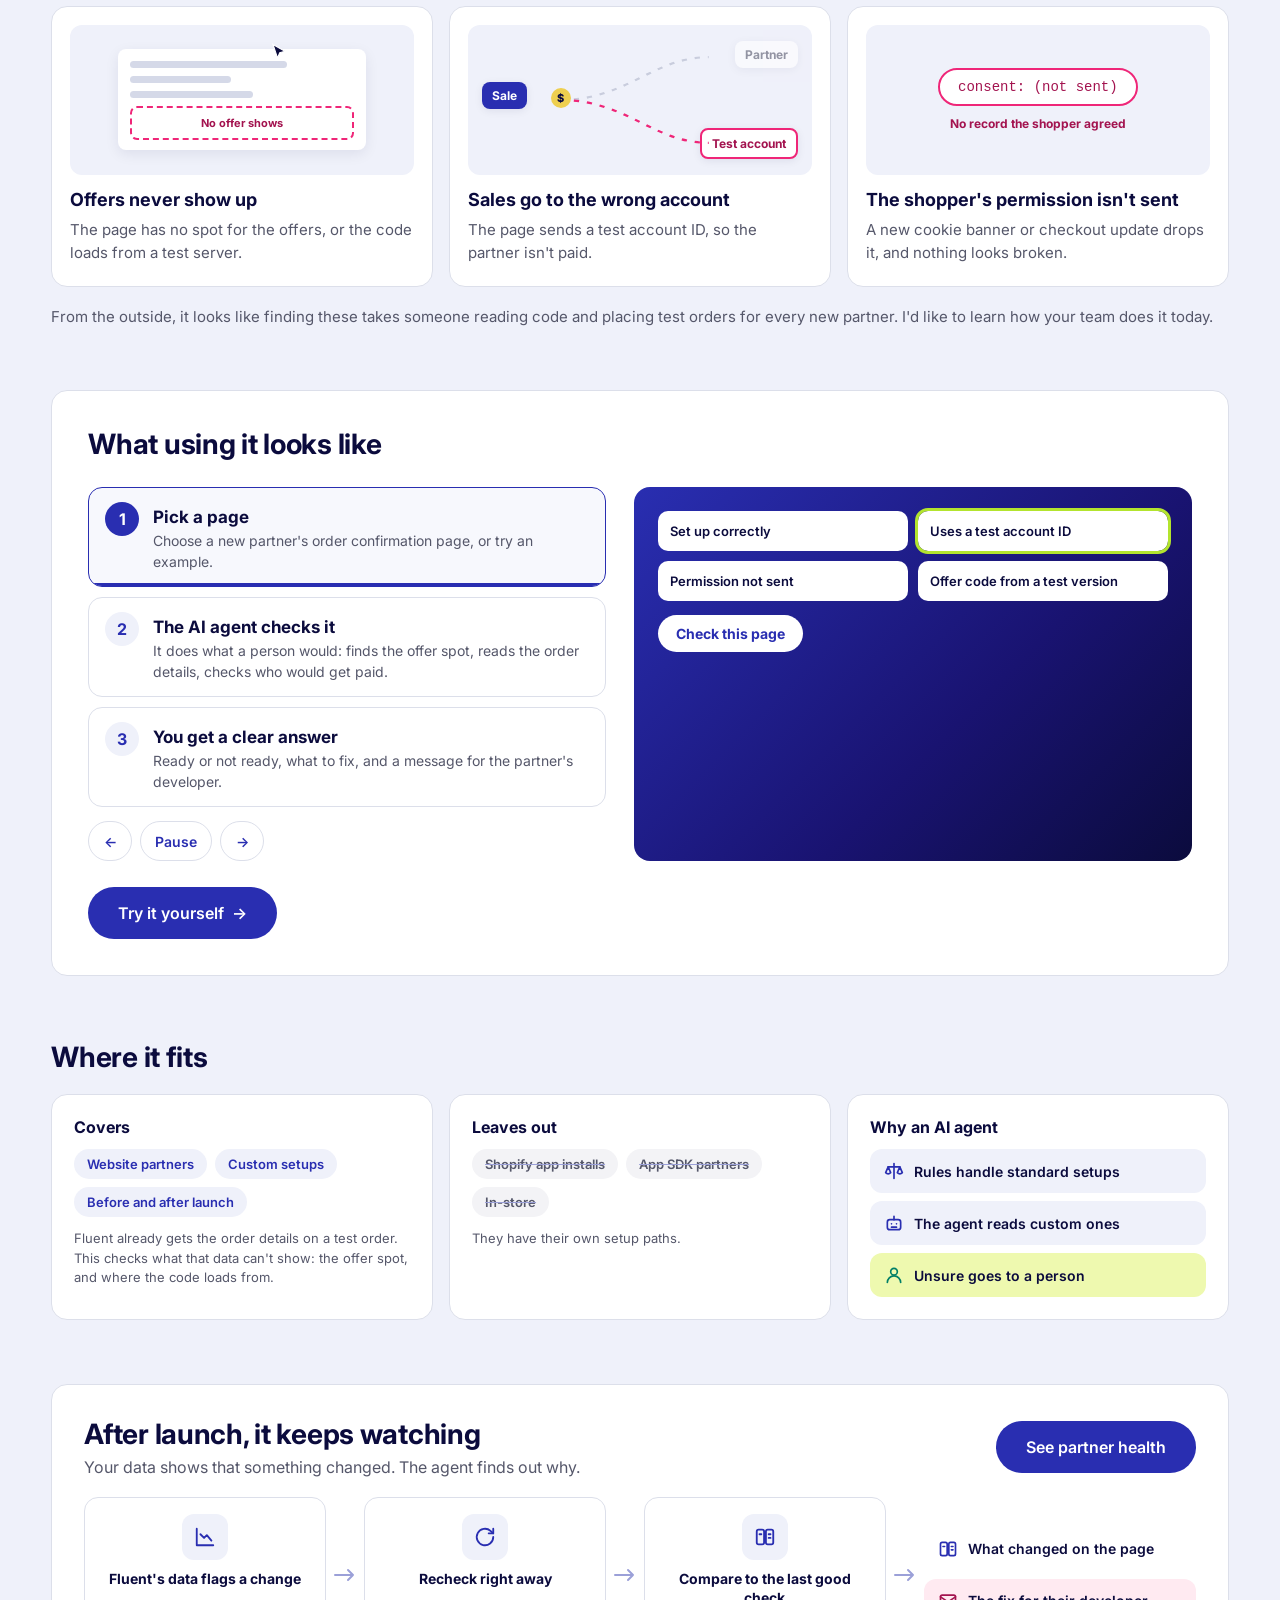
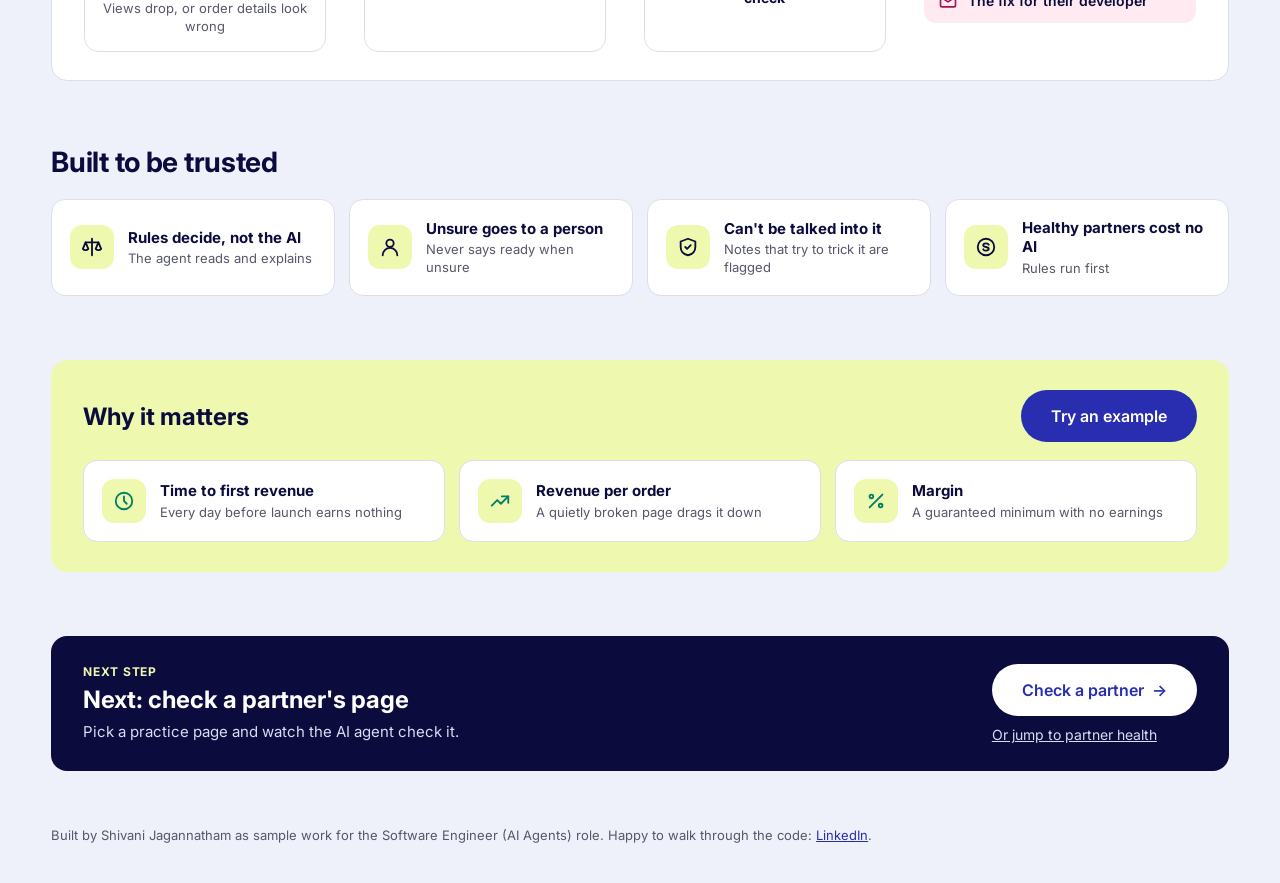
==== commit 02f8ea17: "Diagram-first sections on every page" ====
--- a/index.html
+++ b/index.html
@@ -84,21 +84,33 @@
   </section>
 
   <main style="max-width: 1440px; margin: 0 auto; padding: 64px clamp(20px, 4vw, 64px) 56px; display: flex; flex-direction: column; gap: 64px">
-    <section style="display: flex; flex-direction: column; gap: 20px">
+    <section style="display: flex; flex-direction: column; gap: 22px">
       <div class="reveal" style="display: flex; flex-direction: column; gap: 8px">
         <p style="margin: 0; font-size: 13px; font-weight: 700; letter-spacing: .06em; text-transform: uppercase; color: #292EB1">About this project</p>
-        <h2 style="margin: 0; font-size: 28px; letter-spacing: -0.01em">What this is, why I built it, and how</h2>
-      </div>
-      <div style="display: grid; grid-template-columns: repeat(auto-fit, minmax(260px, 1fr)); gap: 16px">
-        <div class="card reveal" style="padding:24px;display:flex;flex-direction:column;gap:10px"><div class="aico"><svg width="22" height="22" viewBox="0 0 24 24" fill="none" stroke="#292EB1" stroke-width="2" stroke-linecap="round" stroke-linejoin="round" aria-hidden="true"><circle cx="12" cy="12" r="9"></circle><path d="M12 11v5"></path><circle cx="12" cy="7.5" r=".6" fill="#292EB1"></circle></svg></div><h3 style="margin:0;font-size:19px">What this is</h3><p style="margin:0;font-size:15px;line-height:1.6;color:#55576A">A working concept of a tool for Fluent&#39;s partner team. An AI agent checks a partner&#39;s order confirmation page before offers go live, then keeps watching it after launch. Everything on this site runs for real, on example pages I built and on any page you give it.</p></div>
-        <div class="card reveal" style="padding:24px;display:flex;flex-direction:column;gap:10px"><div class="aico"><svg width="22" height="22" viewBox="0 0 24 24" fill="none" stroke="#292EB1" stroke-width="2" stroke-linecap="round" stroke-linejoin="round" aria-hidden="true"><path d="M12 3l2.6 5.6 6.1.6-4.6 4.1 1.3 6-5.4-3.2-5.4 3.2 1.3-6L3.3 9.2l6.1-.6z"></path></svg></div><h3 style="margin:0;font-size:19px">Why I built it</h3><p style="margin:0;font-size:15px;line-height:1.6;color:#55576A">I applied for Fluent&#39;s Software Engineer (AI Agents) role. Most of Fluent&#39;s growth now comes from commerce partners, and every new partner has to be set up correctly and kept that way. A setup mistake quietly costs the partner and Fluent money, so it felt like the right problem to try the job on.</p></div>
-        <div class="card reveal" style="padding:24px;display:flex;flex-direction:column;gap:10px"><div class="aico"><svg width="22" height="22" viewBox="0 0 24 24" fill="none" stroke="#292EB1" stroke-width="2" stroke-linecap="round" stroke-linejoin="round" aria-hidden="true"><path d="M4 6h10M4 12h16M4 18h12"></path><circle cx="18" cy="6" r="2"></circle><circle cx="20" cy="18" r="2"></circle></svg></div><h3 style="margin:0;font-size:19px">How I approached it</h3><ol style="margin:0;padding-left:18px;font-size:15px;line-height:1.6;color:#55576A"><li>Read public guides on how post-purchase offers are set up, and wrote an example spec from them. A real version would use Fluent&#39;s own spec.</li><li>Listed the mistakes that fail quietly.</li><li>Built example pages with those mistakes.</li><li>Let the AI agent read the page, but kept the final call in code.</li><li>Tested it, including a page that tries to trick it.</li><li>Added monitoring for after launch.</li></ol></div>
+        <h2 style="margin: 0; font-size: 28px; letter-spacing: -0.01em">A working concept, built to try the job</h2>
+        <p class="vlead">I applied for Fluent&#39;s Software Engineer (AI Agents) role and built a tool for the partner team. It runs for real, on example pages I built and on any page you give it.</p>
+      </div>
+      <div class="card reveal" style="padding: 28px 24px 22px">
+        <div class="vtl" style="--n:5">
+          <div class="vtp"><div class="vd" style="background:#EFF1FA"><svg width="28" height="28" viewBox="0 0 24 24" fill="none" stroke="#292EB1" stroke-width="2" stroke-linecap="round" stroke-linejoin="round" aria-hidden="true"><path d="M4 19.5V5a2 2 0 0 1 2-2h14v16H6a2 2 0 0 0-2 2"/><path d="M8 7h8"/></svg></div><b>Read public guides</b><span>How post-purchase offers are set up</span></div>
+          <div class="vtp"><div class="vd" style="background:#EFF1FA"><svg width="28" height="28" viewBox="0 0 24 24" fill="none" stroke="#292EB1" stroke-width="2" stroke-linecap="round" stroke-linejoin="round" aria-hidden="true"><path d="M14 3H6a2 2 0 0 0-2 2v14a2 2 0 0 0 2 2h12a2 2 0 0 0 2-2V9z"/><path d="M14 3v6h6M8 13h8M8 17h6"/></svg></div><b>Wrote an example spec</b><span>A real version uses Fluent&#39;s own</span></div>
+          <div class="vtp"><div class="vd" style="background:#FFEAF1"><svg width="28" height="28" viewBox="0 0 24 24" fill="none" stroke="#A3134F" stroke-width="2" stroke-linecap="round" stroke-linejoin="round" aria-hidden="true"><path d="M9 3h6M10 3v6L4 19a2 2 0 0 0 2 3h12a2 2 0 0 0 2-3l-6-10V3"/><path d="M7 15h10"/></svg></div><b>Built test pages</b><span>Each with a mistake that fails quietly</span></div>
+          <div class="vtp"><div class="vd" style="background:#EFF1FA"><svg width="28" height="28" viewBox="0 0 24 24" fill="none" stroke="#292EB1" stroke-width="2" stroke-linecap="round" stroke-linejoin="round" aria-hidden="true"><path d="M12 3v18M5 7h14"/><path d="m5 7-3 7a4 4 0 0 0 6 0z"/><path d="m19 7-3 7a4 4 0 0 0 6 0z"/></svg></div><b>AI reads, rules decide</b><span>The final call stays in code</span></div>
+          <div class="vtp"><div class="vd" style="background:#EEF9AF"><svg width="28" height="28" viewBox="0 0 24 24" fill="none" stroke="#007F67" stroke-width="2" stroke-linecap="round" stroke-linejoin="round" aria-hidden="true"><path d="M2 12s4-7 10-7 10 7 10 7-4 7-10 7S2 12 2 12z"/><circle cx="12" cy="12" r="3"/></svg></div><b>Tested, then watched</b><span>Including a page that tries to trick it</span></div>
+        </div>
       </div>
     </section>
 
     <section class="reveal" style="display: flex; flex-direction: column; gap: 20px">
       <h2 style="margin: 0; font-size: 28px; letter-spacing: -0.01em">The problem</h2>
-      <p style="margin: 0; font-size: 17px; line-height: 1.6; color: #55576A; max-width: 680px">When a partner adds offers to their checkout, small setup mistakes are easy to miss. Most of them fail quietly, so nobody notices until money is lost.</p>
+      <div class="card reveal" style="padding: 26px 24px 20px">
+        <div class="vtl" style="--n:4">
+          <div class="vtp"><div class="vd" style="background:#EFF1FA"><svg width="28" height="28" viewBox="0 0 24 24" fill="none" stroke="#292EB1" stroke-width="2" stroke-linecap="round" stroke-linejoin="round" aria-hidden="true"><path d="M12 20h9"/><path d="M16.5 3.5a2.1 2.1 0 0 1 3 3L7 19l-4 1 1-4z"/></svg></div><b>Partner signs</b></div>
+          <div class="vtp"><div class="vd" style="background:#FFEAF1"><svg width="28" height="28" viewBox="0 0 24 24" fill="none" stroke="#A3134F" stroke-width="2" stroke-linecap="round" stroke-linejoin="round" aria-hidden="true"><circle cx="12" cy="12" r="9"/><path d="m9 9 6 6M15 9l-6 6"/></svg></div><b>Setup mistakes</b><small>offers never show</small></div>
+          <div class="vtp"><div class="vd" style="background:#EEF9AF"><svg width="28" height="28" viewBox="0 0 24 24" fill="none" stroke="#007F67" stroke-width="2" stroke-linecap="round" stroke-linejoin="round" aria-hidden="true"><path d="M4 21V4h11l-1 4h6v9H9l1-4H4"/></svg></div><b>Launch</b></div>
+          <div class="vtp"><div class="vd" style="background:#FFEAF1"><svg width="28" height="28" viewBox="0 0 24 24" fill="none" stroke="#A3134F" stroke-width="2" stroke-linecap="round" stroke-linejoin="round" aria-hidden="true"><path d="M21 12a9 9 0 1 1-3-6.7L21 8"/><path d="M21 3v5h-5"/></svg></div><b>A site update breaks it</b><small>nobody says why</small></div>
+        </div>
+      </div>
       <div class="pgrid">
         <div class="pcardx reveal">
           <div class="viz" aria-hidden="true">
@@ -171,26 +183,58 @@
     <section class="reveal" style="display: flex; flex-direction: column; gap: 20px">
       <h2 style="margin: 0; font-size: 28px; letter-spacing: -0.01em">Where it fits</h2>
       <div style="display: grid; grid-template-columns: repeat(auto-fit, minmax(280px, 1fr)); gap: 16px">
-        <div class="card" style="padding: 24px; display: flex; flex-direction: column; gap: 10px"><h3 style="margin: 0; font-size: 19px">What it covers</h3><p style="margin: 0; font-size: 15px; line-height: 1.6; color: #55576A">Website partners who add the offer code to their own checkout. That&#39;s where setups vary most and mistakes hide. Fluent already receives the order details on a test order. This checks what that data can&#39;t show, like whether the offer spot is on the page and which server the code loads from, and turns each problem into the developer&#39;s fix. A real version would read the test-order data too.</p></div>
-        <div class="card" style="padding: 24px; display: flex; flex-direction: column; gap: 10px"><h3 style="margin: 0; font-size: 19px">What it leaves out</h3><p style="margin: 0; font-size: 15px; line-height: 1.6; color: #55576A">Shopify merchants who install through an app like Rebuy Monetize, partners using the app SDK, and in-store partners have their own setup paths, so I left them out.</p></div>
-        <div class="card" style="padding: 24px; display: flex; flex-direction: column; gap: 10px"><h3 style="margin: 0; font-size: 19px">Why an AI agent</h3><p style="margin: 0; font-size: 15px; line-height: 1.6; color: #55576A">Fixed rules handle pages set up the standard way, and they run first. Many partners set things up their own way, mapping order details through a data layer or their own scripts. That&#39;s where the agent earns its place: it reads the setup like an engineer would and writes the fix in the developer&#39;s terms. Fixed rules still make the final call, and anything it can&#39;t confirm, like code added by a tag manager, goes to a person.</p></div>
-      </div>
-    </section>
-
-    <section class="card reveal" style="padding: 32px 36px; display: flex; flex-wrap: wrap; align-items: center; justify-content: space-between; gap: 20px">
-      <div style="display: flex; flex-direction: column; gap: 8px; max-width: 620px">
-        <h2 style="margin: 0; font-size: 28px; letter-spacing: -0.01em">After launch, it keeps watching</h2>
-        <p style="margin: 0; font-size: 16px; line-height: 1.6; color: #55576A">Partners update their sites all the time. Your own data shows when something changes: offer views drop, or orders start arriving without the shopper&#39;s permission. It doesn&#39;t show why. That signal starts a recheck of the partner right away, and the same AI agent finds what changed on the page and writes the fix for their developer. A regular recheck of every live partner is the backstop.</p>
-      </div>
-      <a href="health.html" class="btn" style="color: #FFFFFF">See partner health</a>
-    </section>
-
-    <section class="reveal" style="background: #EEF9AF; border-radius: 16px; padding: 32px 36px; display: flex; flex-wrap: wrap; align-items: center; justify-content: space-between; gap: 20px">
-      <div style="display: flex; flex-direction: column; gap: 6px; max-width: 620px">
-        <h2 style="margin: 0; font-size: 22px; color: #0B0B3D">Why it matters</h2>
-        <p style="margin: 0; font-size: 16px; line-height: 1.55; color: #0B0B3D">Every day between signing a partner and their first live order is a day of no revenue. Every day a live partner is quietly broken costs revenue per order and margin. If the partner has a guaranteed minimum, it means paying for traffic that earns nothing.</p>
-      </div>
-      <a href="check.html" style="display: inline-flex; align-items: center; justify-content: center; min-height: 52px; padding: 0 30px; background: #292EB1; color: #FFFFFF; border-radius: 999px; font-weight: 600; font-size: 16px; text-decoration: none">Try an example</a>
+        <div class="card" style="padding: 22px; display: flex; flex-direction: column; gap: 12px">
+          <b style="font-size: 16px">Covers</b>
+          <div class="vchips"><span class="vchip">Website partners</span><span class="vchip">Custom setups</span><span class="vchip">Before and after launch</span></div>
+          <small style="font-size: 13px; color: #55576A; line-height: 1.5">Fluent already gets the order details on a test order. This checks what that data can&#39;t show: the offer spot, and where the code loads from.</small>
+        </div>
+        <div class="card" style="padding: 22px; display: flex; flex-direction: column; gap: 12px">
+          <b style="font-size: 16px">Leaves out</b>
+          <div class="vchips"><span class="vchip no">Shopify app installs</span><span class="vchip no">App SDK partners</span><span class="vchip no">In-store</span></div>
+          <small style="font-size: 13px; color: #55576A; line-height: 1.5">They have their own setup paths.</small>
+        </div>
+        <div class="card" style="padding: 22px; display: flex; flex-direction: column; gap: 12px">
+          <b style="font-size: 16px">Why an AI agent</b>
+          <div style="display: flex; flex-direction: column; gap: 8px">
+            <div class="vout" style="background:#EFF1FA"><svg width="20" height="20" viewBox="0 0 24 24" fill="none" stroke="#292EB1" stroke-width="2" stroke-linecap="round" stroke-linejoin="round" aria-hidden="true"><path d="M12 3v18M5 7h14"/><path d="m5 7-3 7a4 4 0 0 0 6 0z"/><path d="m19 7-3 7a4 4 0 0 0 6 0z"/></svg> Rules handle standard setups</div>
+            <div class="vout" style="background:#EFF1FA"><svg width="20" height="20" viewBox="0 0 24 24" fill="none" stroke="#292EB1" stroke-width="2" stroke-linecap="round" stroke-linejoin="round" aria-hidden="true"><rect x="4" y="8" width="16" height="12" rx="3"/><path d="M12 4v4M9 13h.01M15 13h.01M9 17h6"/></svg> The agent reads custom ones</div>
+            <div class="vout" style="background:#EEF9AF"><svg width="20" height="20" viewBox="0 0 24 24" fill="none" stroke="#007F67" stroke-width="2" stroke-linecap="round" stroke-linejoin="round" aria-hidden="true"><circle cx="12" cy="8" r="4"/><path d="M4 21a8 8 0 0 1 16 0"/></svg> Unsure goes to a person</div>
+          </div>
+        </div>
+      </div>
+    </section>
+
+    <section class="card reveal" style="padding: 32px 32px 28px; display: flex; flex-direction: column; gap: 20px">
+      <div style="display: flex; flex-wrap: wrap; align-items: center; justify-content: space-between; gap: 16px">
+        <div style="display: flex; flex-direction: column; gap: 6px">
+          <h2 style="margin: 0; font-size: 28px; letter-spacing: -0.01em">After launch, it keeps watching</h2>
+          <p style="margin: 0; font-size: 16px; color: #55576A">Your data shows that something changed. The agent finds out why.</p>
+        </div>
+        <a href="health.html" class="btn" style="color: #FFFFFF">See partner health</a>
+      </div>
+      <div class="vflow"><div class="vnode"><div class="vi"><svg width="22" height="22" viewBox="0 0 24 24" fill="none" stroke="#292EB1" stroke-width="2" stroke-linecap="round" stroke-linejoin="round" aria-hidden="true"><path d="M3 3v18h18"/><path d="m7 9 4 4 3-3 5 6"/></svg></div><b>Fluent's data flags a change</b><small>Views drop, or order details look wrong</small></div><div class="varr" aria-hidden="true"><svg width="22" height="16" viewBox="0 0 22 16"><path d="M1 8h18M14 3l5 5-5 5" fill="none" stroke="currentColor" stroke-width="2" stroke-linecap="round" stroke-linejoin="round"/></svg></div><div class="vnode"><div class="vi"><svg width="22" height="22" viewBox="0 0 24 24" fill="none" stroke="#292EB1" stroke-width="2" stroke-linecap="round" stroke-linejoin="round" aria-hidden="true"><path d="M21 12a9 9 0 1 1-3-6.7L21 8"/><path d="M21 3v5h-5"/></svg></div><b>Recheck right away</b></div><div class="varr" aria-hidden="true"><svg width="22" height="16" viewBox="0 0 22 16"><path d="M1 8h18M14 3l5 5-5 5" fill="none" stroke="currentColor" stroke-width="2" stroke-linecap="round" stroke-linejoin="round"/></svg></div><div class="vnode"><div class="vi"><svg width="22" height="22" viewBox="0 0 24 24" fill="none" stroke="#292EB1" stroke-width="2" stroke-linecap="round" stroke-linejoin="round" aria-hidden="true"><rect x="3" y="4" width="8" height="16" rx="2"/><rect x="13" y="4" width="8" height="16" rx="2"/><path d="M6 9h2M16 9h2M16 13h2"/></svg></div><b>Compare to the last good check</b></div><div class="varr" aria-hidden="true"><svg width="22" height="16" viewBox="0 0 22 16"><path d="M1 8h18M14 3l5 5-5 5" fill="none" stroke="currentColor" stroke-width="2" stroke-linecap="round" stroke-linejoin="round"/></svg></div><div class="vouts"><div class="vout" style="background:#FFFFFF"><svg width="20" height="20" viewBox="0 0 24 24" fill="none" stroke="#292EB1" stroke-width="2" stroke-linecap="round" stroke-linejoin="round" aria-hidden="true"><rect x="3" y="4" width="8" height="16" rx="2"/><rect x="13" y="4" width="8" height="16" rx="2"/><path d="M6 9h2M16 9h2M16 13h2"/></svg> What changed on the page</div><div class="vout" style="background:#FFEAF1"><svg width="20" height="20" viewBox="0 0 24 24" fill="none" stroke="#A3134F" stroke-width="2" stroke-linecap="round" stroke-linejoin="round" aria-hidden="true"><rect x="3" y="5" width="18" height="14" rx="2"/><path d="m3 7 9 6 9-6"/></svg> The fix for their developer</div></div></div>
+    </section>
+
+    <section class="reveal" style="display: flex; flex-direction: column; gap: 20px">
+      <h2 style="margin: 0; font-size: 28px; letter-spacing: -0.01em">Built to be trusted</h2>
+      <div class="vtiles">
+        <div class="vtile"><div class="vi"><svg width="22" height="22" viewBox="0 0 24 24" fill="none" stroke="#0B0B3D" stroke-width="2" stroke-linecap="round" stroke-linejoin="round" aria-hidden="true"><path d="M12 3v18M5 7h14"/><path d="m5 7-3 7a4 4 0 0 0 6 0z"/><path d="m19 7-3 7a4 4 0 0 0 6 0z"/></svg></div><div><b>Rules decide, not the AI</b><small>The agent reads and explains</small></div></div>
+        <div class="vtile"><div class="vi"><svg width="22" height="22" viewBox="0 0 24 24" fill="none" stroke="#0B0B3D" stroke-width="2" stroke-linecap="round" stroke-linejoin="round" aria-hidden="true"><circle cx="12" cy="8" r="4"/><path d="M4 21a8 8 0 0 1 16 0"/></svg></div><div><b>Unsure goes to a person</b><small>Never says ready when unsure</small></div></div>
+        <div class="vtile"><div class="vi"><svg width="22" height="22" viewBox="0 0 24 24" fill="none" stroke="#0B0B3D" stroke-width="2" stroke-linecap="round" stroke-linejoin="round" aria-hidden="true"><path d="M12 3 4 6v6c0 5 3.5 8 8 9 4.5-1 8-4 8-9V6z"/><path d="m9 12 2 2 4-4"/></svg></div><div><b>Can&#39;t be talked into it</b><small>Notes that try to trick it are flagged</small></div></div>
+        <div class="vtile"><div class="vi"><svg width="22" height="22" viewBox="0 0 24 24" fill="none" stroke="#0B0B3D" stroke-width="2" stroke-linecap="round" stroke-linejoin="round" aria-hidden="true"><circle cx="12" cy="12" r="9"/><path d="M15 9.5c-.5-1-1.6-1.5-3-1.5-1.7 0-3 .8-3 2s1.3 1.7 3 2 3 .8 3 2-1.3 2-3 2c-1.4 0-2.5-.5-3-1.5"/></svg></div><div><b>Healthy partners cost no AI</b><small>Rules run first</small></div></div>
+      </div>
+    </section>
+
+    <section class="reveal" style="background: #EEF9AF; border-radius: 16px; padding: 30px 32px; display: flex; flex-direction: column; gap: 18px">
+      <div style="display: flex; flex-wrap: wrap; align-items: center; justify-content: space-between; gap: 16px">
+        <h2 style="margin: 0; font-size: 24px; color: #0B0B3D">Why it matters</h2>
+        <a href="check.html" class="btn" style="color: #FFFFFF">Try an example</a>
+      </div>
+      <div class="vtiles">
+        <div class="vtile"><div class="vi"><svg width="22" height="22" viewBox="0 0 24 24" fill="none" stroke="#007F67" stroke-width="2" stroke-linecap="round" stroke-linejoin="round" aria-hidden="true"><circle cx="12" cy="12" r="9"/><path d="M12 7v5l3 3"/></svg></div><div><b>Time to first revenue</b><small>Every day before launch earns nothing</small></div></div>
+        <div class="vtile"><div class="vi"><svg width="22" height="22" viewBox="0 0 24 24" fill="none" stroke="#007F67" stroke-width="2" stroke-linecap="round" stroke-linejoin="round" aria-hidden="true"><path d="m3 17 6-6 4 4 8-8"/><path d="M14 7h7v7"/></svg></div><div><b>Revenue per order</b><small>A quietly broken page drags it down</small></div></div>
+        <div class="vtile"><div class="vi"><svg width="22" height="22" viewBox="0 0 24 24" fill="none" stroke="#007F67" stroke-width="2" stroke-linecap="round" stroke-linejoin="round" aria-hidden="true"><path d="M19 5 5 19"/><circle cx="7" cy="7" r="2"/><circle cx="17" cy="17" r="2"/></svg></div><div><b>Margin</b><small>A guaranteed minimum with no earnings</small></div></div>
+      </div>
     </section>
   </main>
 
--- a/site.css
+++ b/site.css
@@ -219,3 +219,30 @@
 .hbad{background:#FFEAF1;color:#A3134F}
 @media (max-width:560px){.hpanel{border-left:0;border-top:1px solid #DCDFEA}}
 @media (prefers-reduced-motion: reduce){.hscan{display:none}}
+
+/* ---------- diagrams shared across pages: flows, timelines, icon tiles, chips ---------- */
+.vflow{display:flex;align-items:stretch;gap:8px;flex-wrap:wrap}
+.vnode{flex:1 1 140px;min-width:120px;background:#FFFFFF;border:1px solid #DCDFEA;border-radius:14px;padding:16px 12px;display:flex;flex-direction:column;align-items:center;gap:10px;text-align:center}
+.vnode .vi{width:46px;height:46px;border-radius:12px;background:#EFF1FA;display:flex;align-items:center;justify-content:center}
+.vnode b{font-size:14px;line-height:1.3}
+.vnode small{font-size:13px;color:#55576A;line-height:1.4}
+.varr{flex:none;display:flex;align-items:center;color:#9BA0D8}
+.vouts{flex:1 1 170px;display:flex;flex-direction:column;gap:8px;justify-content:center}
+.vout{border-radius:12px;padding:12px 14px;display:flex;align-items:center;gap:10px;font-size:14px;font-weight:600}
+.vtl{position:relative;display:grid;grid-template-columns:repeat(var(--n,4),1fr);gap:8px;padding-top:4px}
+.vtl::before{content:"";position:absolute;left:8%;right:8%;top:36px;height:4px;border-radius:2px;background:linear-gradient(90deg,#DCDFEA,#292EB1 50%,#DCDFEA)}
+.vtp{position:relative;display:flex;flex-direction:column;align-items:center;gap:8px;text-align:center}
+.vtp .vd{width:66px;height:66px;border-radius:50%;display:flex;align-items:center;justify-content:center;border:4px solid #EFF1FA;box-shadow:0 0 0 1px #DCDFEA}
+.vtp b{font-size:14px;line-height:1.3}
+.vtp small{font-size:13px;font-weight:600;color:#A3134F}
+.vtp span{font-size:13px;color:#55576A;line-height:1.4;max-width:180px}
+.vtiles{display:grid;grid-template-columns:repeat(auto-fit,minmax(220px,1fr));gap:14px}
+.vtile{background:#FFFFFF;border:1px solid #DCDFEA;border-radius:14px;padding:18px;display:flex;align-items:center;gap:14px}
+.vtile .vi{width:44px;height:44px;border-radius:12px;background:#EEF9AF;display:flex;align-items:center;justify-content:center;flex:none}
+.vtile b{display:block;font-size:15px;line-height:1.3}
+.vtile small{display:block;margin-top:2px;font-size:13px;color:#55576A;line-height:1.4}
+.vchips{display:flex;flex-wrap:wrap;gap:8px}
+.vchip{font-size:13px;font-weight:600;padding:7px 13px;border-radius:999px;background:#EFF1FA;color:#292EB1}
+.vchip.no{background:#F3F3F6;color:#55576A;text-decoration:line-through;text-decoration-color:#9BA0D8}
+.vlead{margin:0;font-size:18px;line-height:1.5;color:#55576A;max-width:760px}
+@media (max-width:720px){.varr{transform:rotate(90deg);width:100%;justify-content:center}.vnode,.vouts{flex-basis:100%}.vtl{grid-template-columns:repeat(2,1fr);row-gap:20px}.vtl::before{display:none}}
